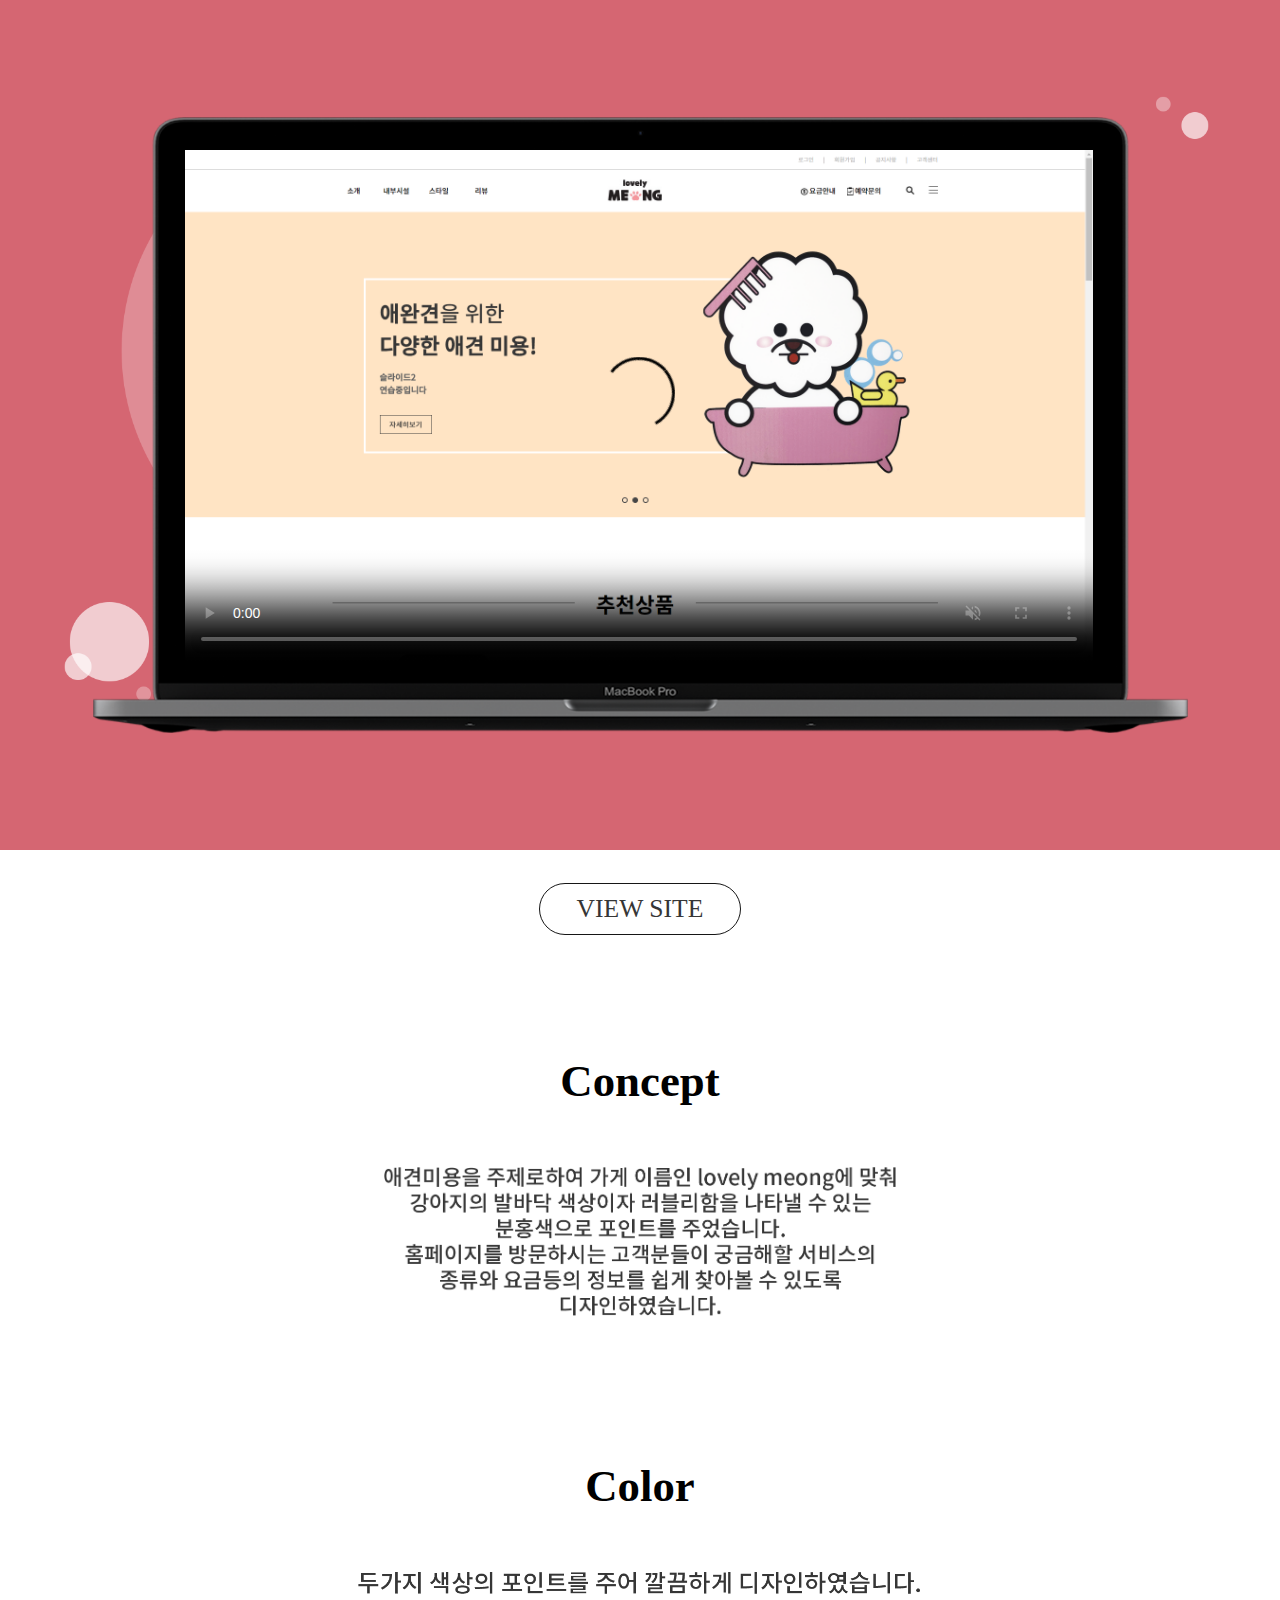
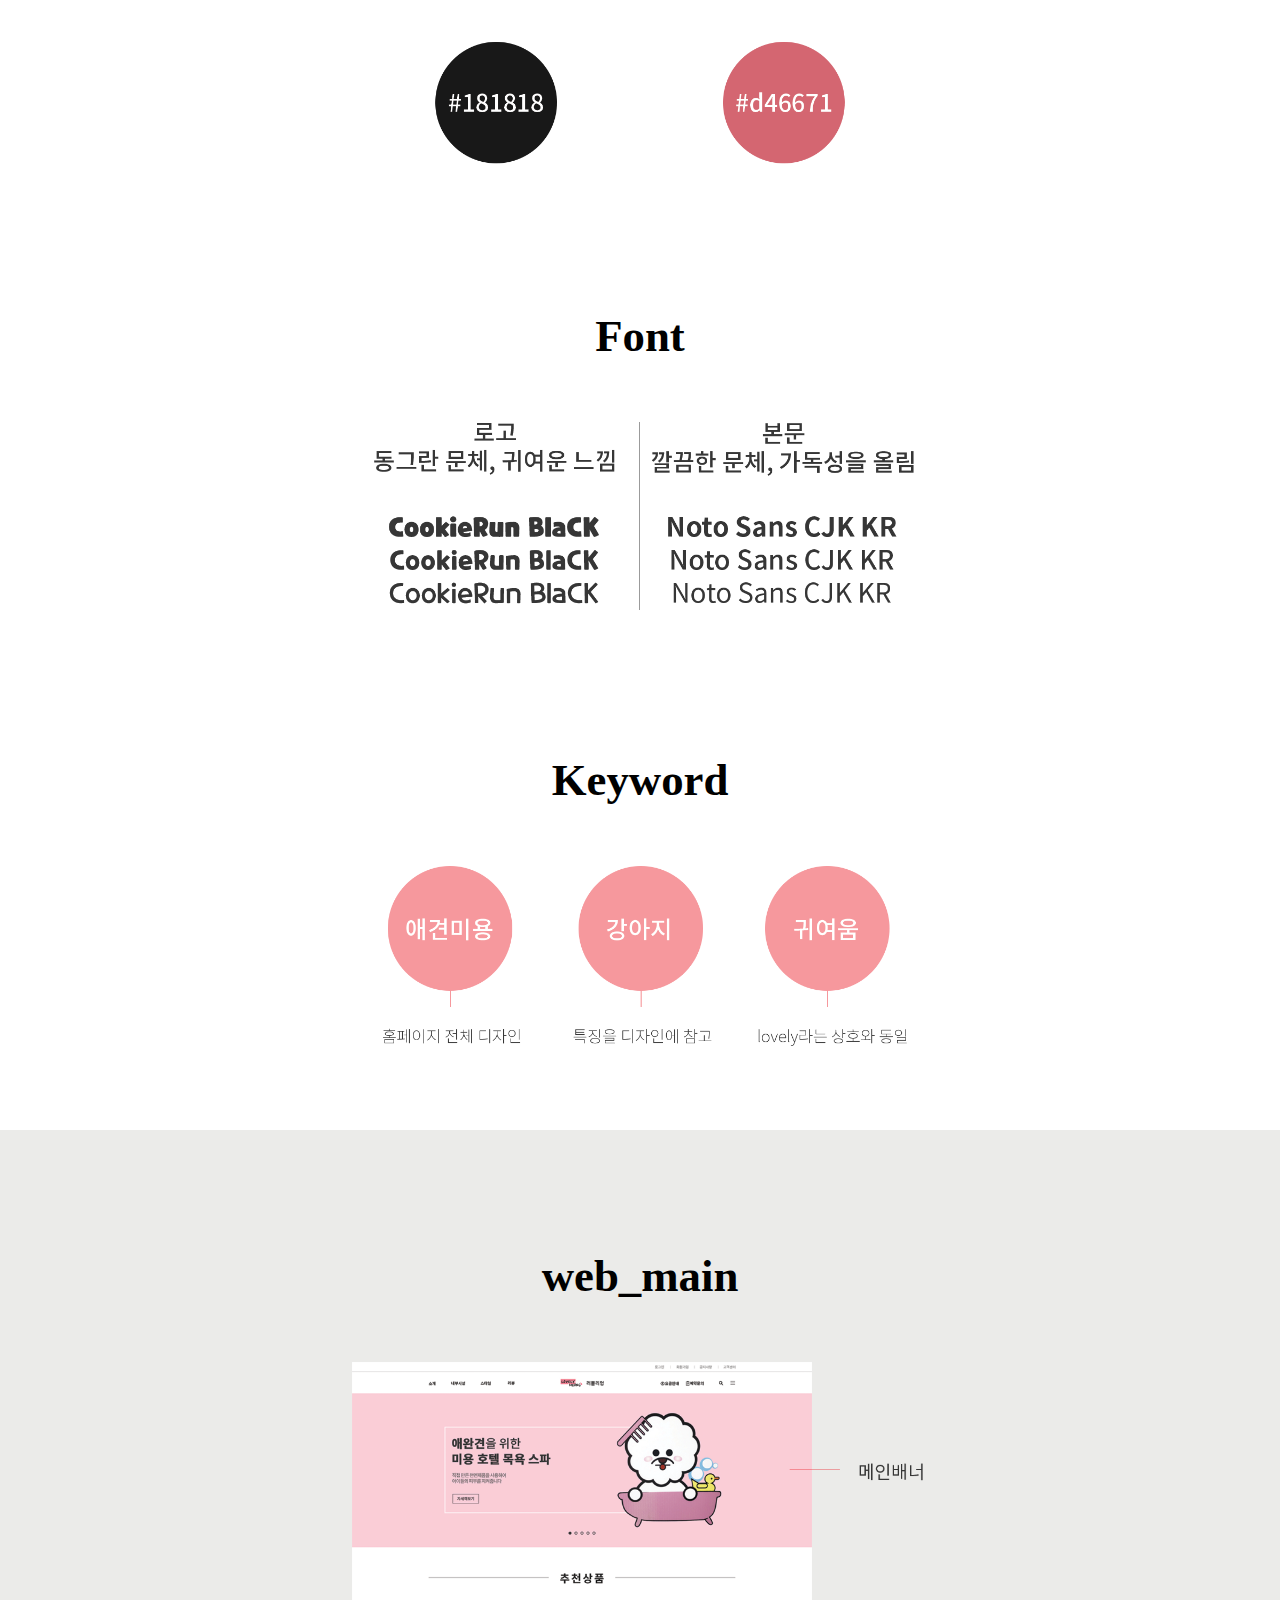
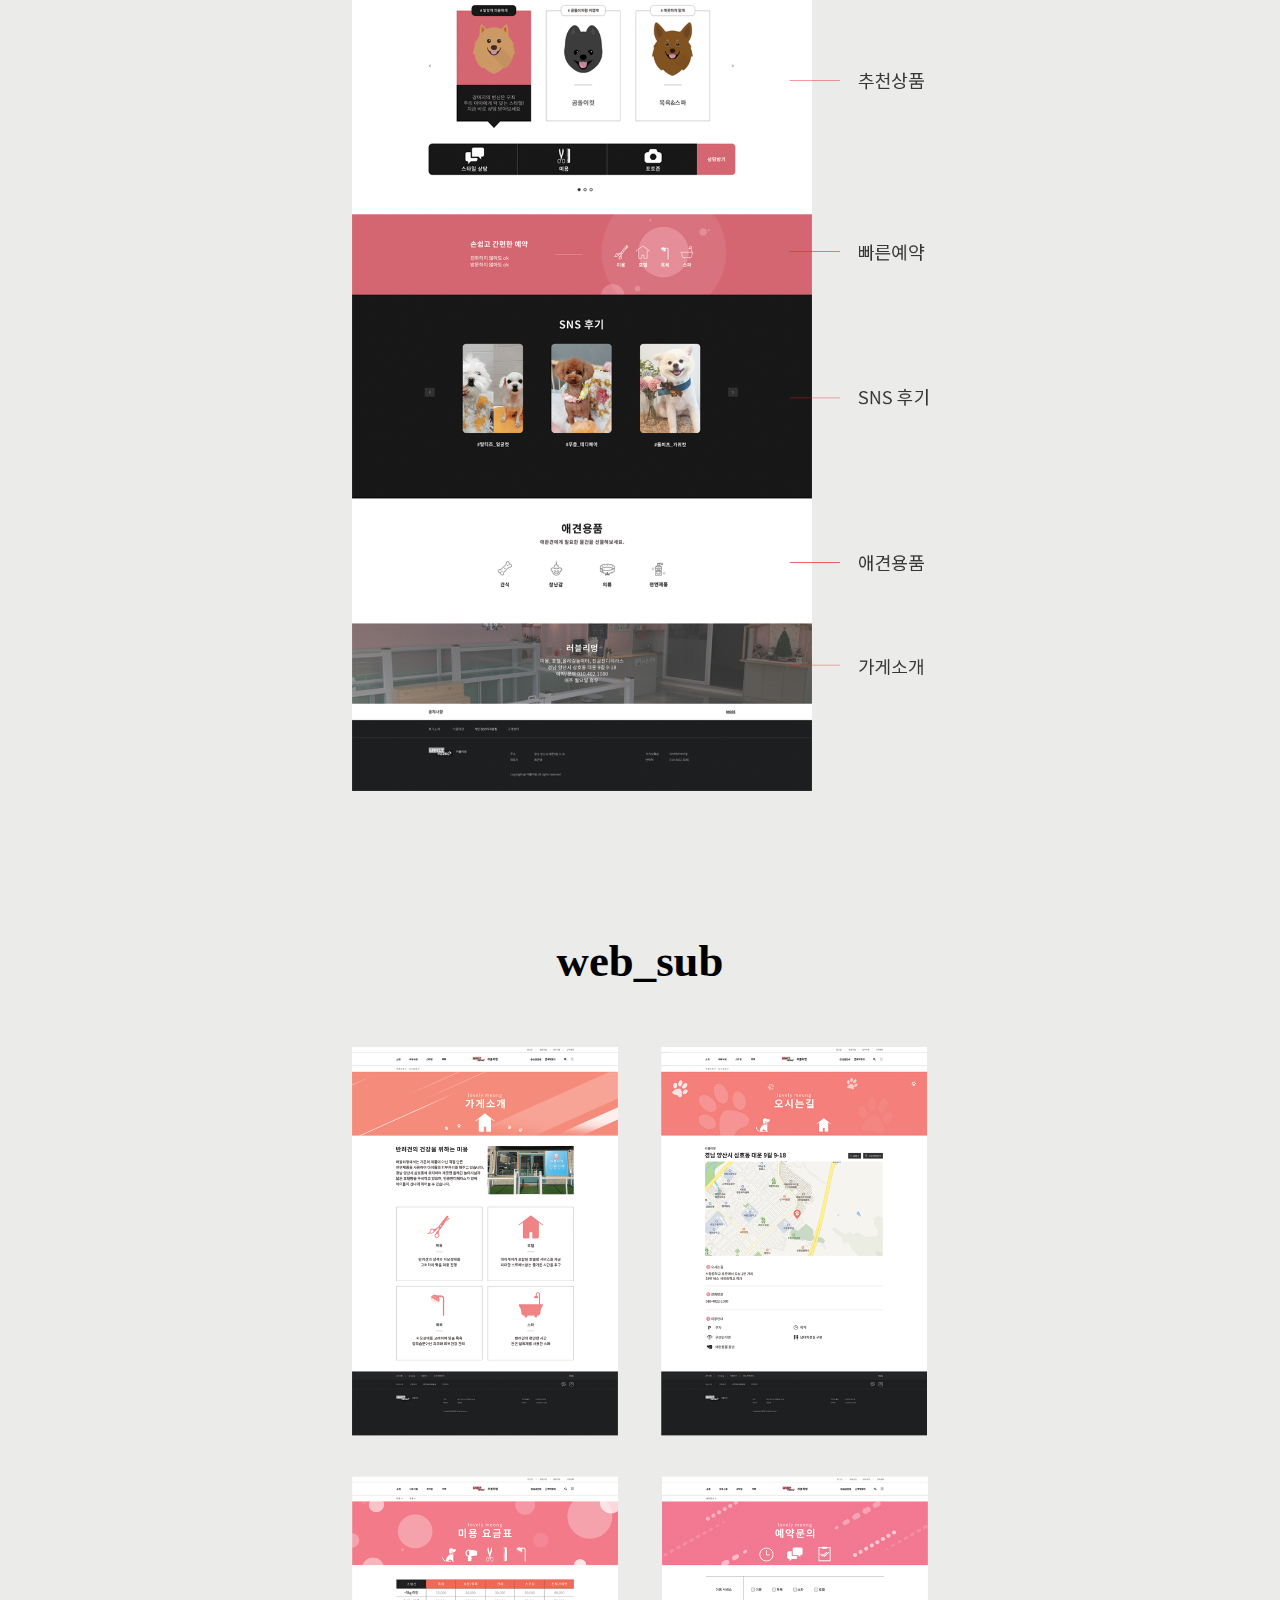
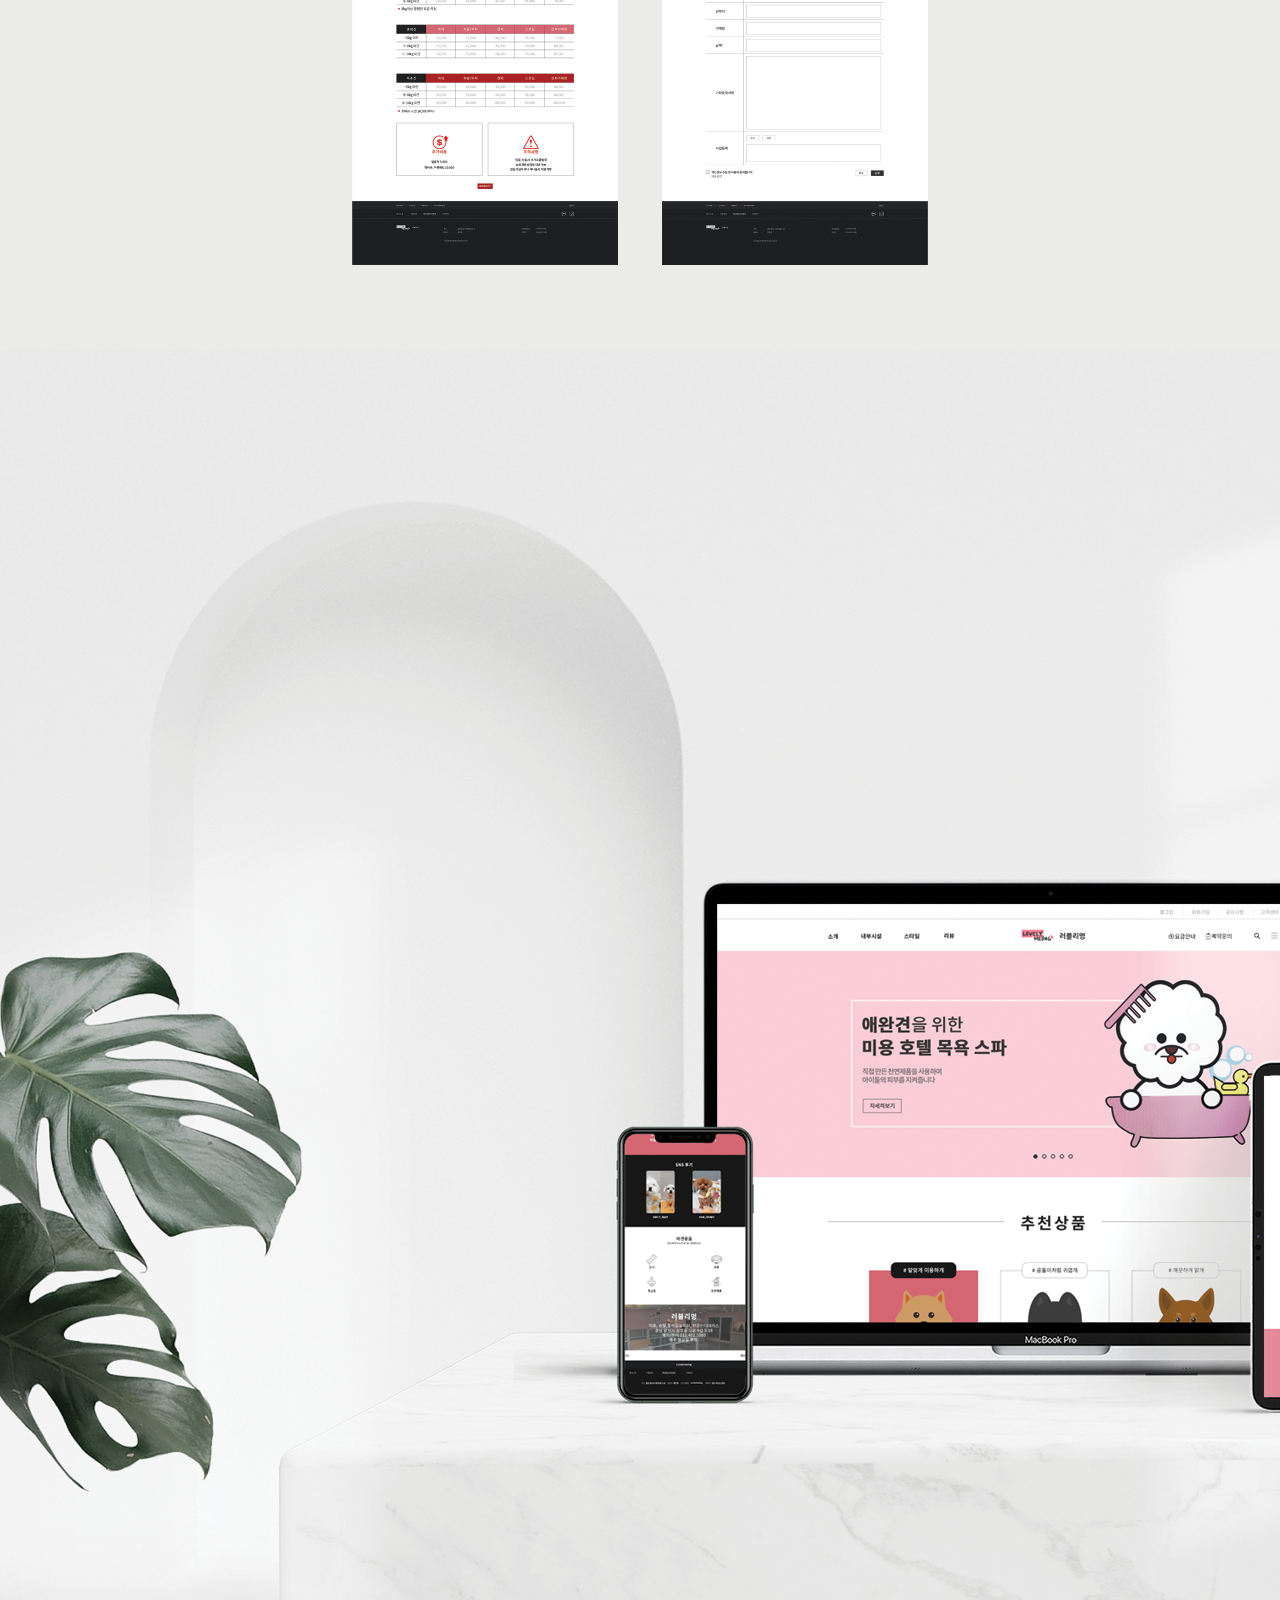
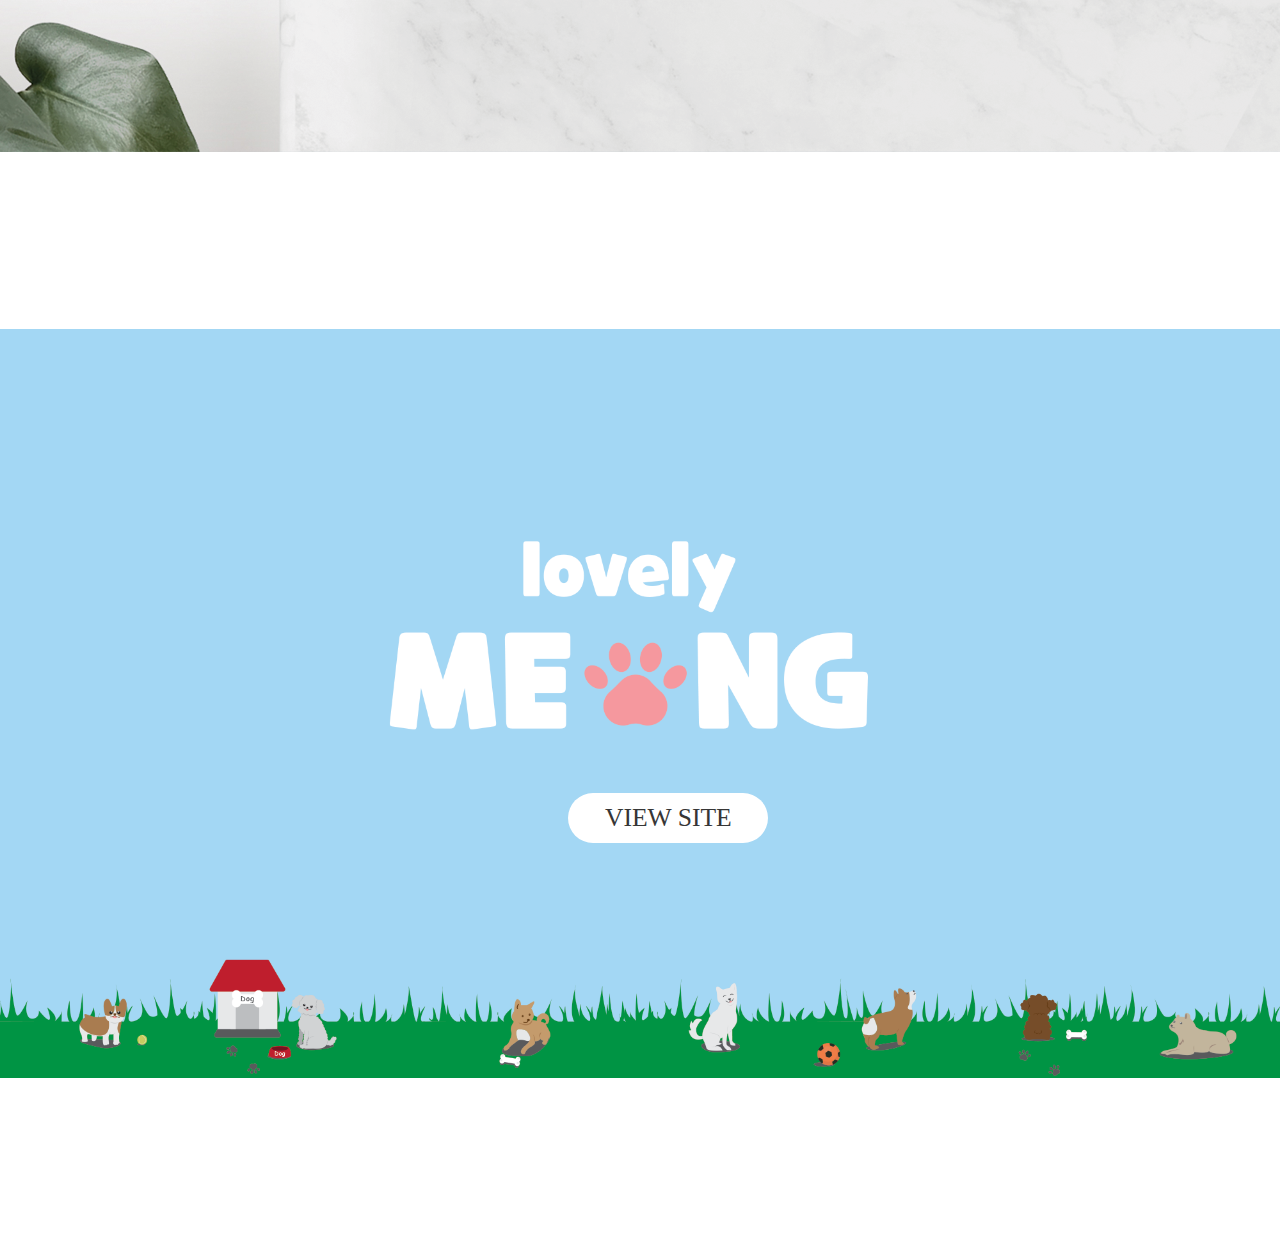
==== sub1.html @ d94467ea "up" ====
<!DOCTYPE html>
<html lang="en">
<head>
    <meta charset="UTF-8">
    <title>JeongRim_project1</title>
    <link href="css/sub_style.css" rel="stylesheet" type="text/css">
</head>
<body>
    <header>
        <div class="sub_pc inner">
            <video src="images/subimg/lovely_meong.mp4" controls loop muted autoplay poster="images/subimg/sub_headimg.png">이 브라우저는 재생할 수 없습니다.</video>
        </div>
    </header>
    <section class="inner">
        <p><a href="#">VIEW SITE</a></p>
        <!--
        <h3>Concept</h3>
        <p>애견미용을 주제로 하여 가게 이름인 lovely meong에 맞춰<br>강아지의 발바닥 색상이자 러블리함을 나타낼 수 있는<br>분홍색으로 포인트를 주었습니다.<br>홈페이지를 방문하시는 고객분들이 궁금해할 서비스의<br>종류와 요금 등의 정보를 쉽게 찾아볼 수 있도록<br>디자인하였습니다.</p>
        
        <h3>Color</h3>
        <p>두 가지 색상의 포인트를 주어 깔끔하게 디자인하였습니다.</p>
        <div class="sub_color">
            <p>#181818</p>
            <p>#d46671</p>
        </div>
        
        <h3>Font</h3>
        <div class="sub_font">
            <div class="sub_font_left">
                <p>로고<br>동그란 문체, 귀여운 느낌</p>
                <img src="images/subimg/sub_en.png" alt="로고글자설명">
            </div>
            <div class="sub_font_right">
                <p>본문<br>깔끔한 문체, 가독성을 올림</p>
                <img src="images/subimg/sub_en2.png" alt="본문글자설명">
            </div>
        </div>
        
        <h3>Keyworde</h3>
        <div class="sub_key">
            <p>
                <img src="images/subimg/sub_key1.png" alt="키워드1">
                <br>홈페이지 전체 디자인
            </p>
            <p>
                <img src="images/subimg/sub_key2.png" alt="키워드2">
                <br>특징을 디자인에 참고
            </p>
            <p>
                <img src="images/subimg/sub_key3.png" alt="키워드3">
                <br>lovely라는 상호와 동일
            </p>
        </div>-->
    </section>
    
    <section id="sec1" class="sec">
    <h2>Concept</h2>
    <img src="images/subimg/x_sub_1.png" alt="1">
    </section>
    <section id="sec2" class="sec">
    <h2>Color</h2>
    <img src="images/subimg/x_sub_2.png" alt="2">
    </section>
    <section id="sec3" class="sec">
    <h2>Font</h2>
    <img src="images/subimg/x_sub_3.png" alt="3">
    </section>
    <section id="sec4" class="sec">
    <h2>Keyword</h2>
    <img src="images/subimg/x_sub_4.png" alt="4">
    </section>
    <section id="sec5" class="sec">
    <h2>web_main</h2>
    <img src="images/subimg/x_sub_5.png" alt="5">
    </section>
    <section id="sec6" class="sec">
    <h2>web_sub</h2>
    <img src="images/subimg/x_sub_6.png" alt="6">
    </section>   
    
    <section id="sec7">
       <!--<div class="inner">
        <h3>web_main</h3>
        <img src="images/subimg/sub_mainpage.png" alt="메인설명">
        
        <h3>web_sub</h3>
        <div class="sub_sub1">
            <img src="images/subimg/sub_subpage1.jpg" alt="서브페이지">
            <img src="images/subimg/sub_subpage2.jpg" alt="서브페이지">
        </div>
        <div class="sub_sub2">
            <img src="images/subimg/sub_subpage3.jpg" alt="서브페이지">
            <img src="images/subimg/sub_subpage4.jpg" alt="서브페이지">
        </div>
       </div>-->
       <img src="images/subimg/sub_img.png" alt="이미지">
    </section>
    <footer>
        <p class="f_view"><a href="#" >VIEW SITE</a></p>
    </footer>
</body>
</html>
---- css/sub_style.css ----
@font-face {font-family: 'NotoSansCJKkr-Bold';
src: url("font/NotoSansCJKkr-Bold.otf") format('opentype');}
@font-face {font-family: 'NotoSansCJKkr-Medium';
src: url("font/NotoSansCJKkr-Medium.otf") format('opentype');}
@font-face {font-family: 'NotoSansCJKkr-Regular';
src: url("font/NotoSansCJKkr-Regular.otf") format("opentype");}
@font-face {font-family: 'NotoSansCJKkr-Thin';
src: url("font/NotoSansCJKkr-Thin.otf") format("opentype");}

*{padding: 0; margin: 0}
body{overflow-x: hidden; font-family: 'NotoSansCJKkr-Medium'; width: 100%; text-align: center}
ul{list-style: none}
.inner{width: 1280px; margin: 0 auto}



header{background-image: url(../images/subimg/sub_head.png); background-repeat: no-repeat; background-size: contain; background-color: #d56672; height: 850px; background-position: center; margin-bottom: 33px}
.sub_pc{background-image:url(../images/subimg/sub_headpc2.png);background-repeat: no-repeat; height: 850px; background-position: center; position: relative; background-size: contain; width: 1095px }
.sub_pc>video{position: absolute; top: 150px; left: 92px; width: 908px}

p{border: 1px solid #161616; border-radius: 50px;  font-size: 1.6rem; background: #fff; width: 200px; margin: 0 auto}
p:hover{background-color: #d46671; border: 1px solid #d46671}
p:hover a{color: #fff}

a{display: block; text-decoration: none; color: #363636; padding: 10px 35px;}

h2{font-size: 2.8rem; padding: 60px}

footer{background-image: url(../images/subimg/sub_footer.png); background-repeat: no-repeat; background-size: 100%; background-position: center; height: 1110px; position: relative}
p.f_view{border:none; margin: 0px; position: absolute; top: 58%; left: 44.4%}
.sec img{width: 45%; height: 100%; margin-bottom: 80px}
#sec1 h2, #sec5 h2{padding-top: 120px}
#sec1 img{width: 40%}
#sec5,#sec6{background-color: #ebebe9}
#sec7{height: 1400px}

footer#fotter_p2{background-image: url(../images/subimg/z_sub_8.png); background-repeat: no-repeat; background-size: 100%; background-position: center; height: 1110px; position: relative}
footer#fotter_p2>p.f_view{top: 55%}
p.p2:hover{background-color: #363493; border: 1px solid #363493}
body.p2 #sec3 img{width: 22%}
body.p2 header{background-image: url(../images/subimg/sub_head.png); background-repeat: no-repeat; background-size: contain; background-color: #86cef2; height: 850px; background-position: center; margin-bottom: 33px}
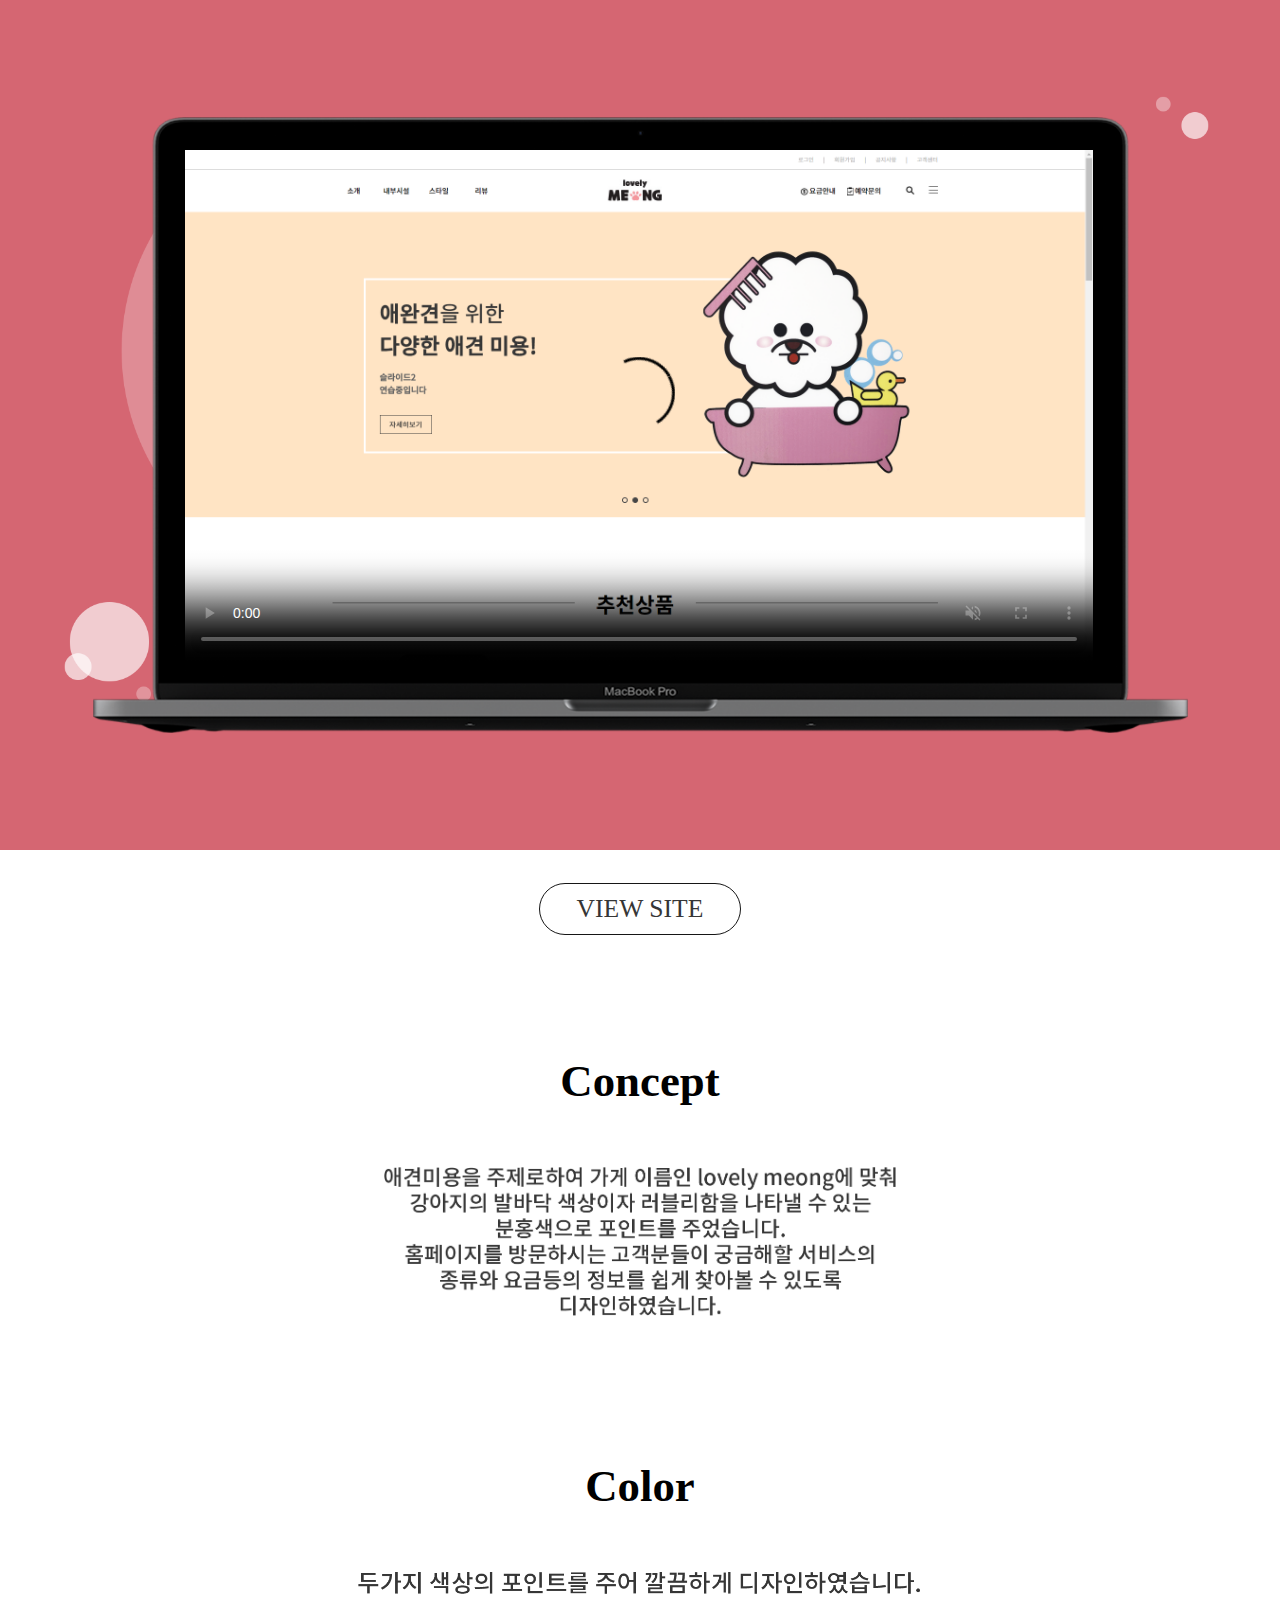
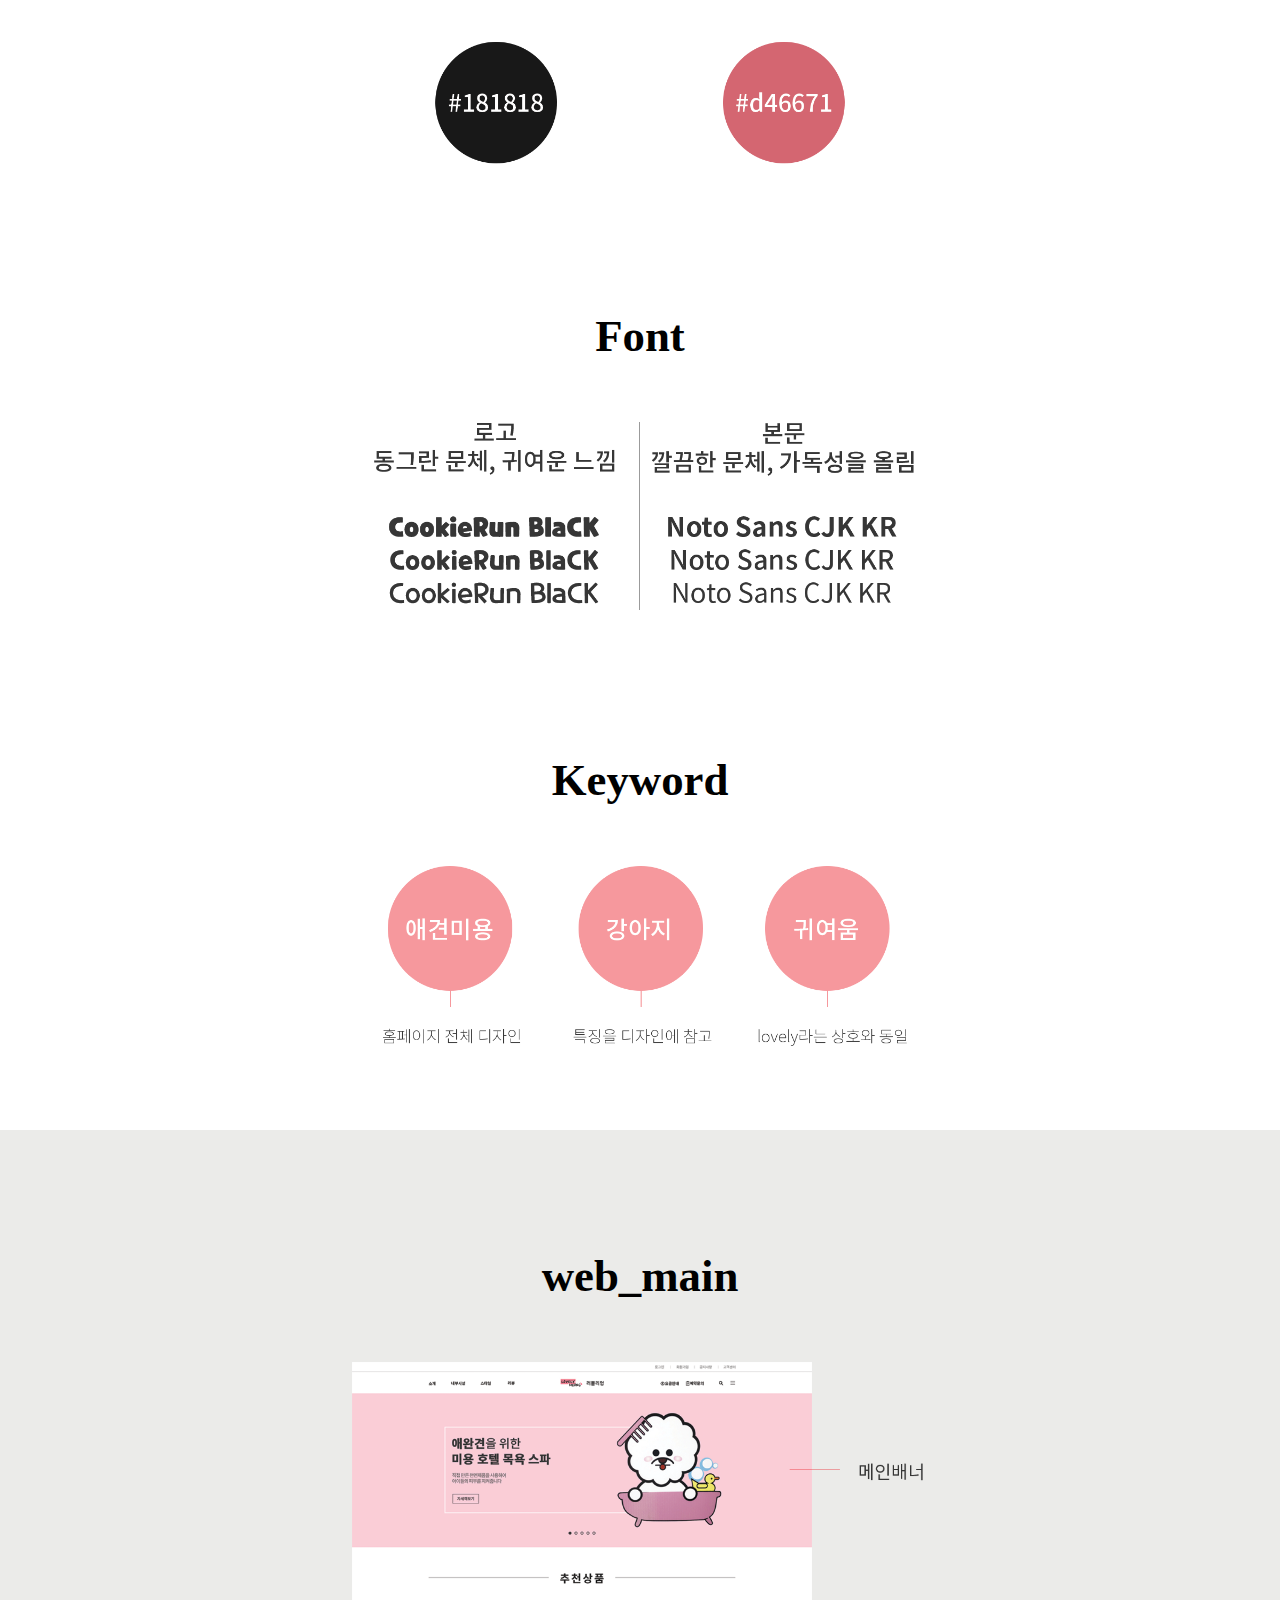
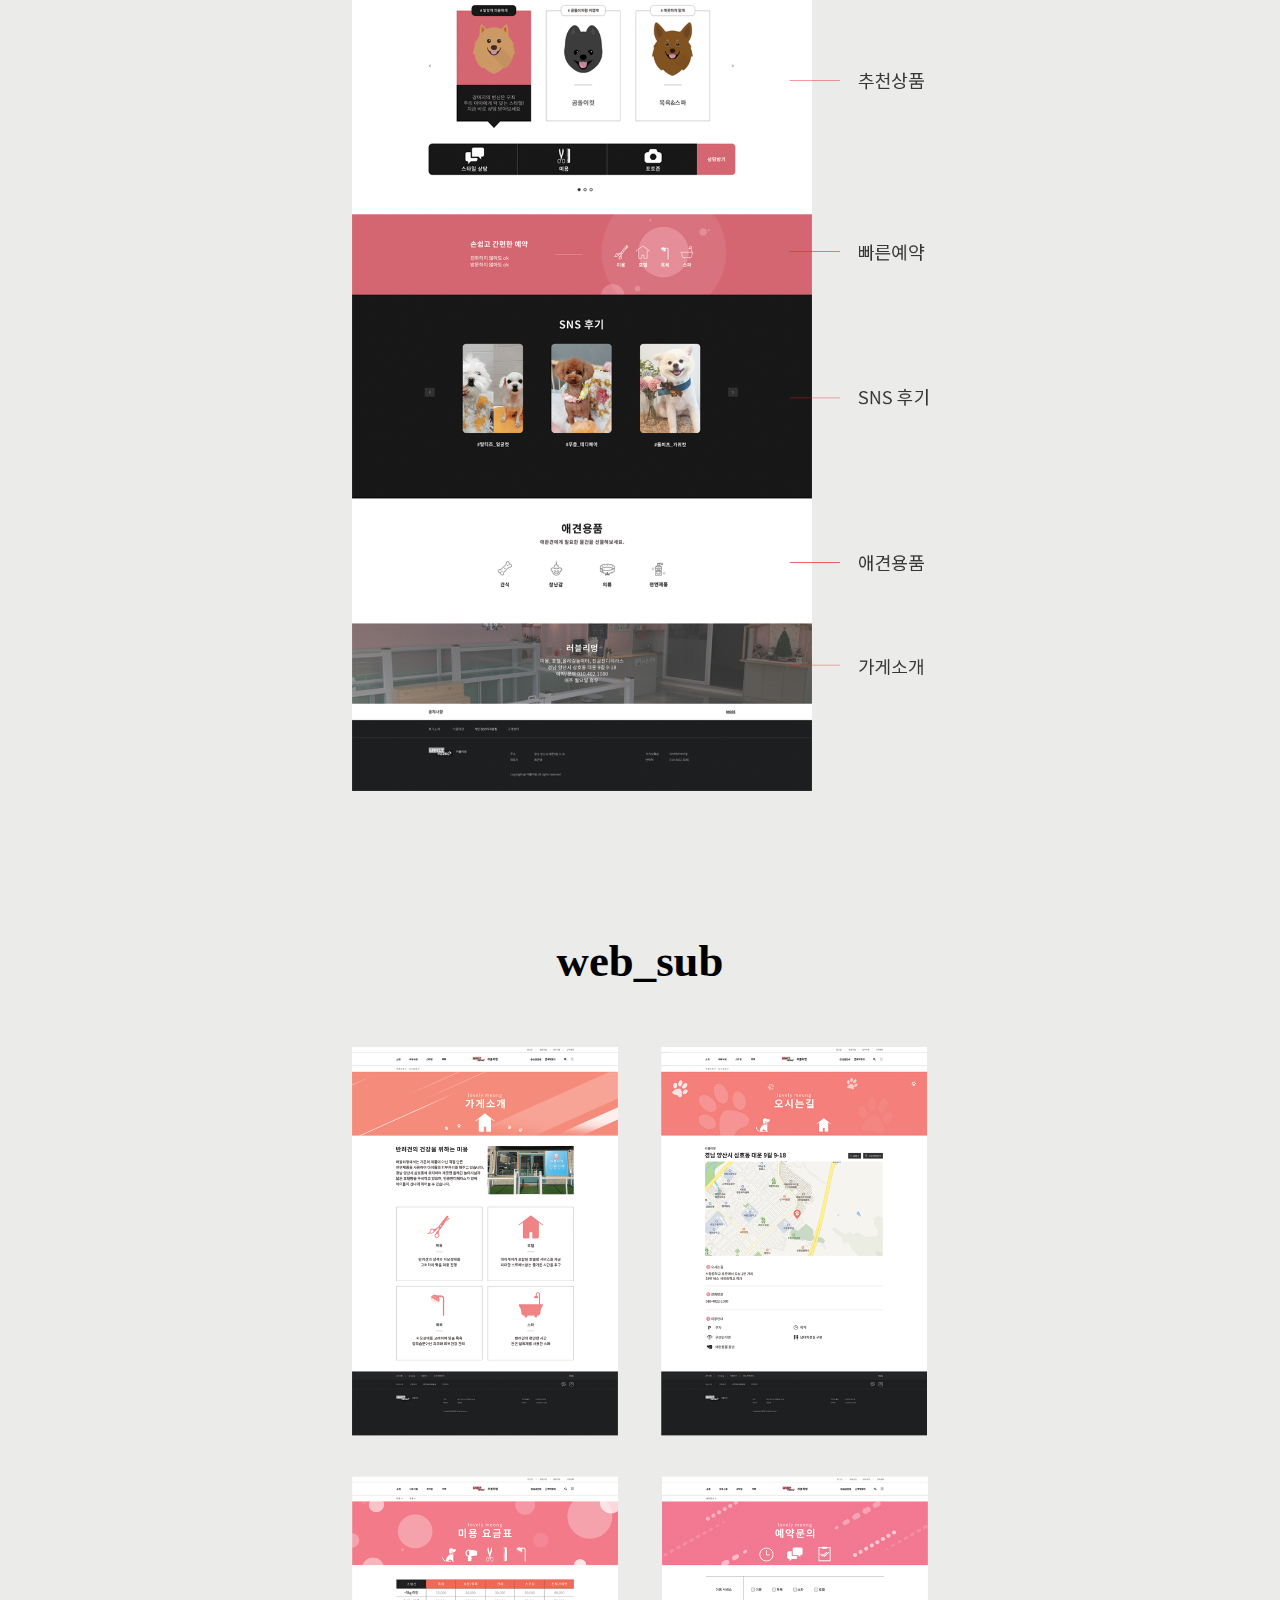
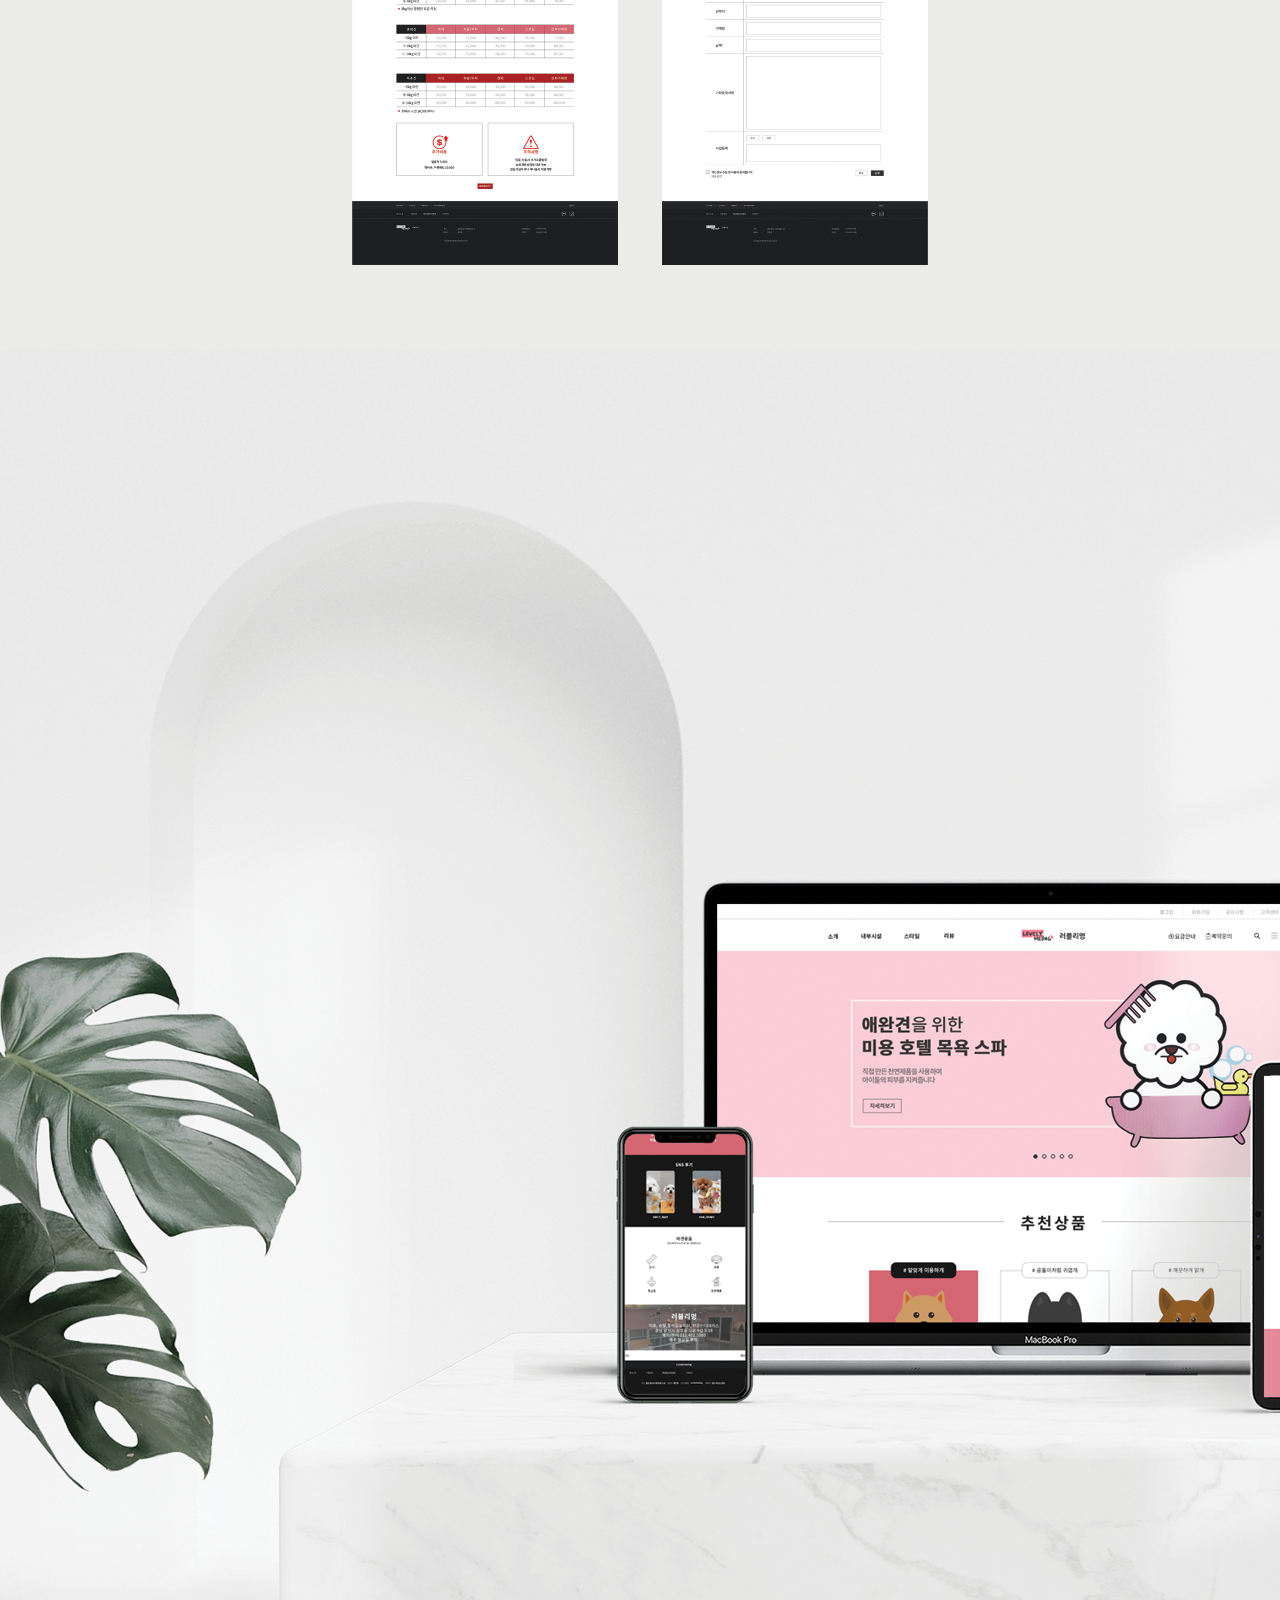
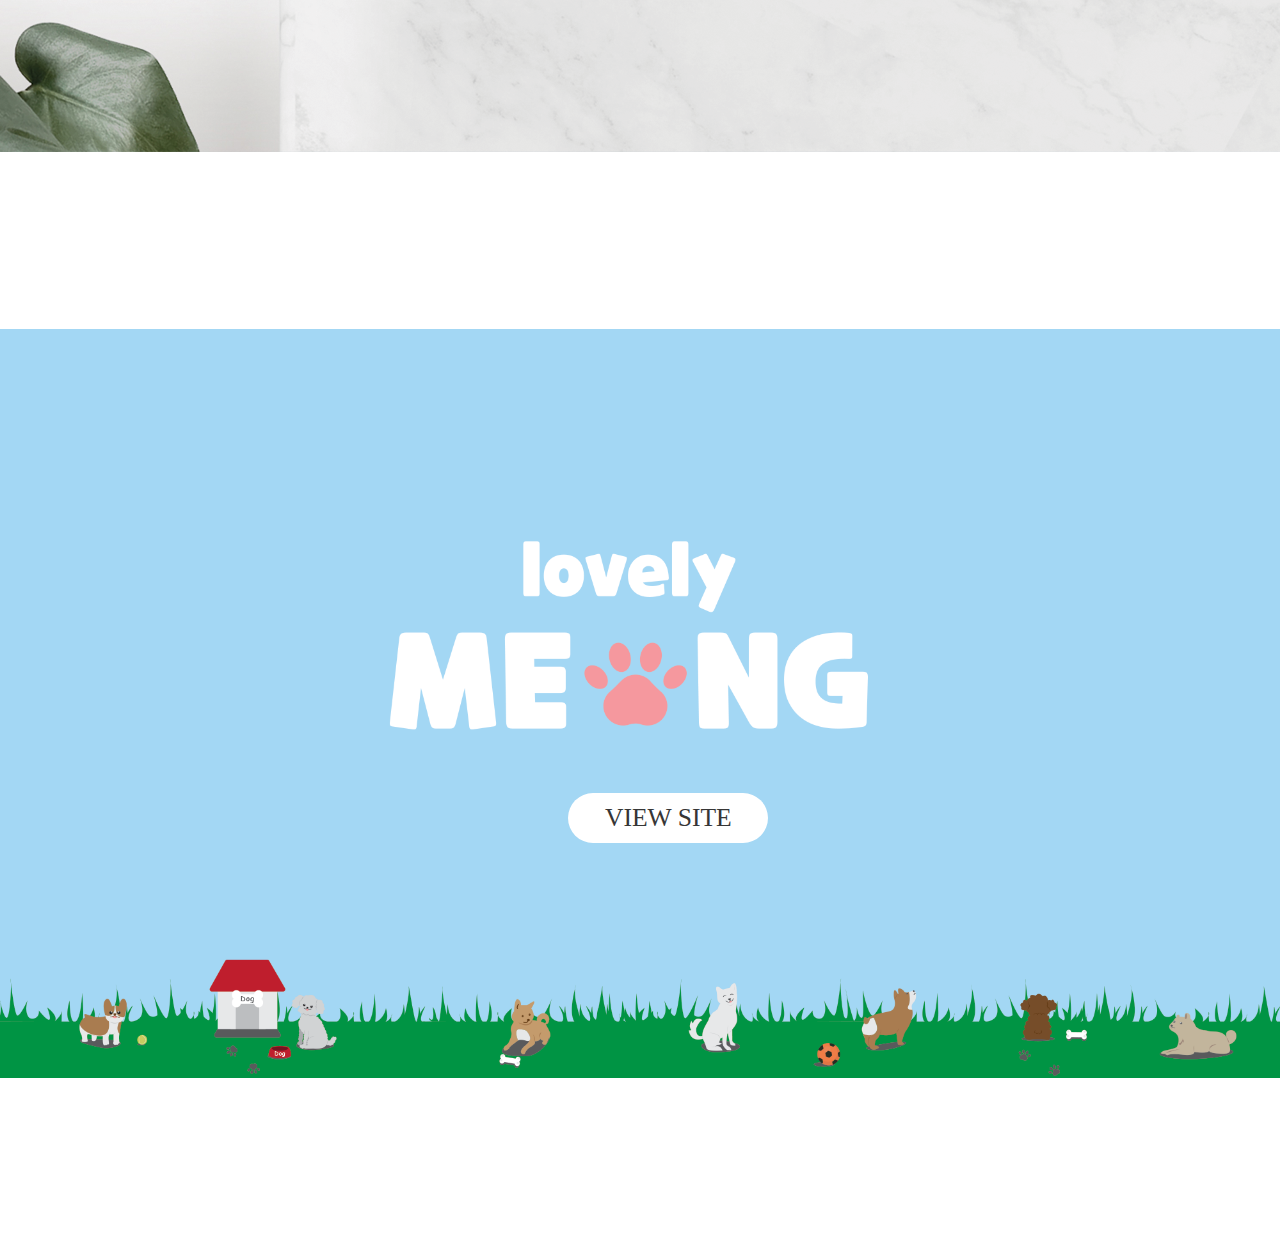
==== commit fbd1c116: "up" ====
--- a/sub1.html
+++ b/sub1.html
@@ -12,7 +12,7 @@
         </div>
     </header>
     <section class="inner">
-        <p><a href="#">VIEW SITE</a></p>
+        <p><a href="https://tkanfkeo7.github.io/project1/">VIEW SITE</a></p>
         <!--
         <h3>Concept</h3>
         <p>애견미용을 주제로 하여 가게 이름인 lovely meong에 맞춰<br>강아지의 발바닥 색상이자 러블리함을 나타낼 수 있는<br>분홍색으로 포인트를 주었습니다.<br>홈페이지를 방문하시는 고객분들이 궁금해할 서비스의<br>종류와 요금 등의 정보를 쉽게 찾아볼 수 있도록<br>디자인하였습니다.</p>
@@ -96,7 +96,7 @@
        <img src="images/subimg/sub_img.png" alt="이미지">
     </section>
     <footer>
-        <p class="f_view"><a href="#" >VIEW SITE</a></p>
+        <p class="f_view"><a href="https://tkanfkeo7.github.io/project1/" >VIEW SITE</a></p>
     </footer>
 </body>
 </html>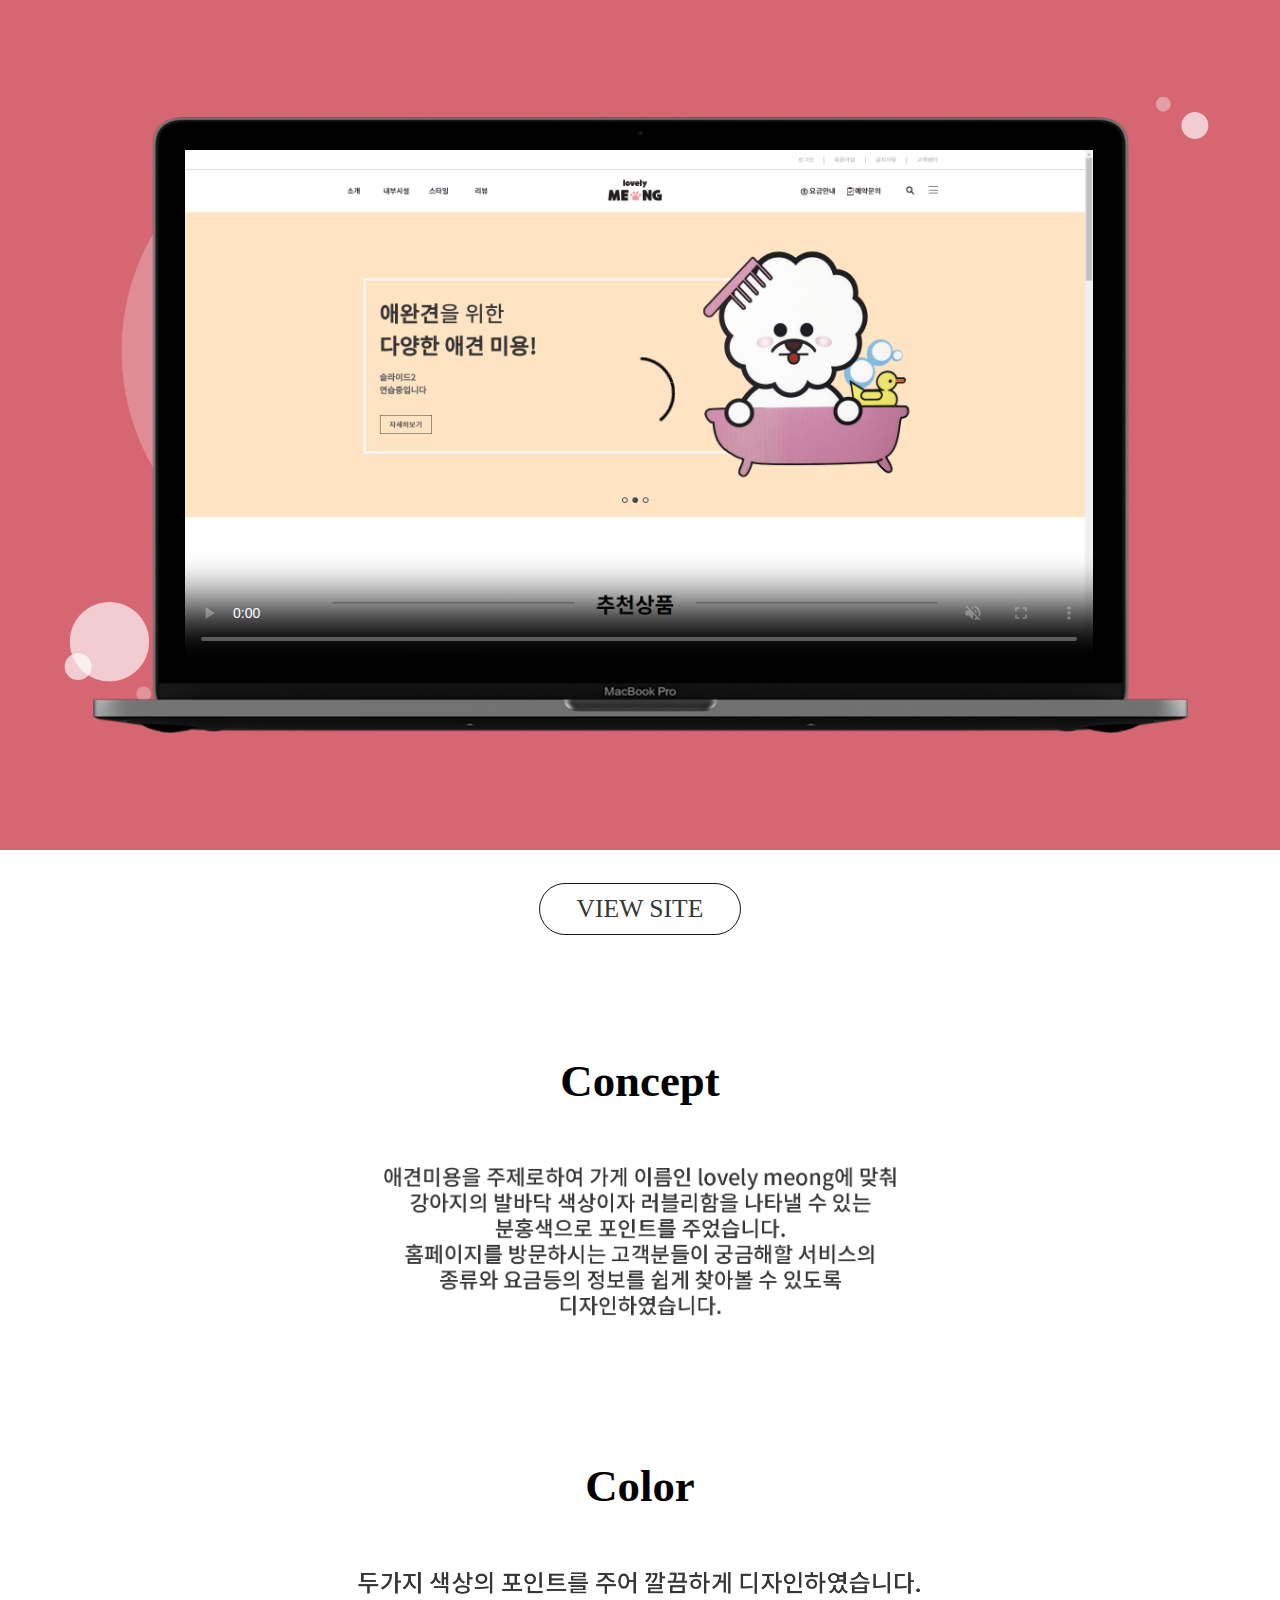
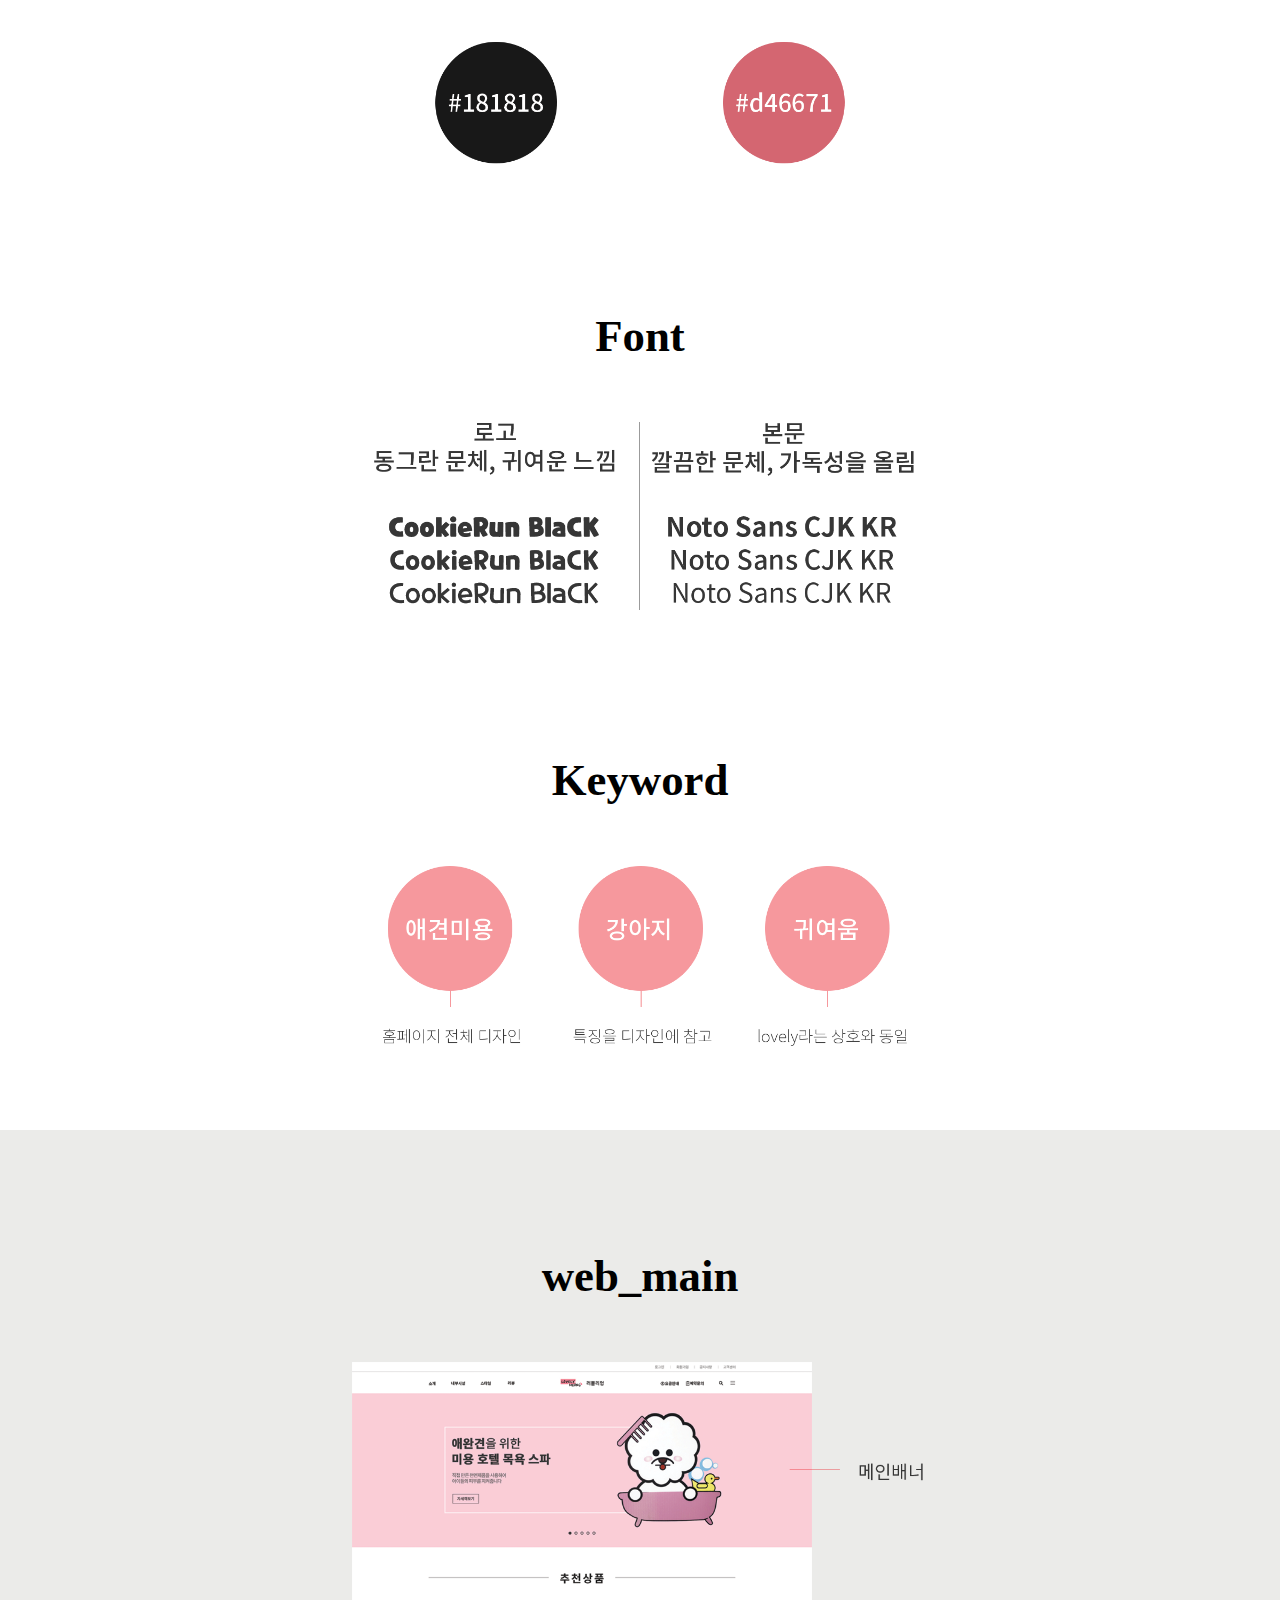
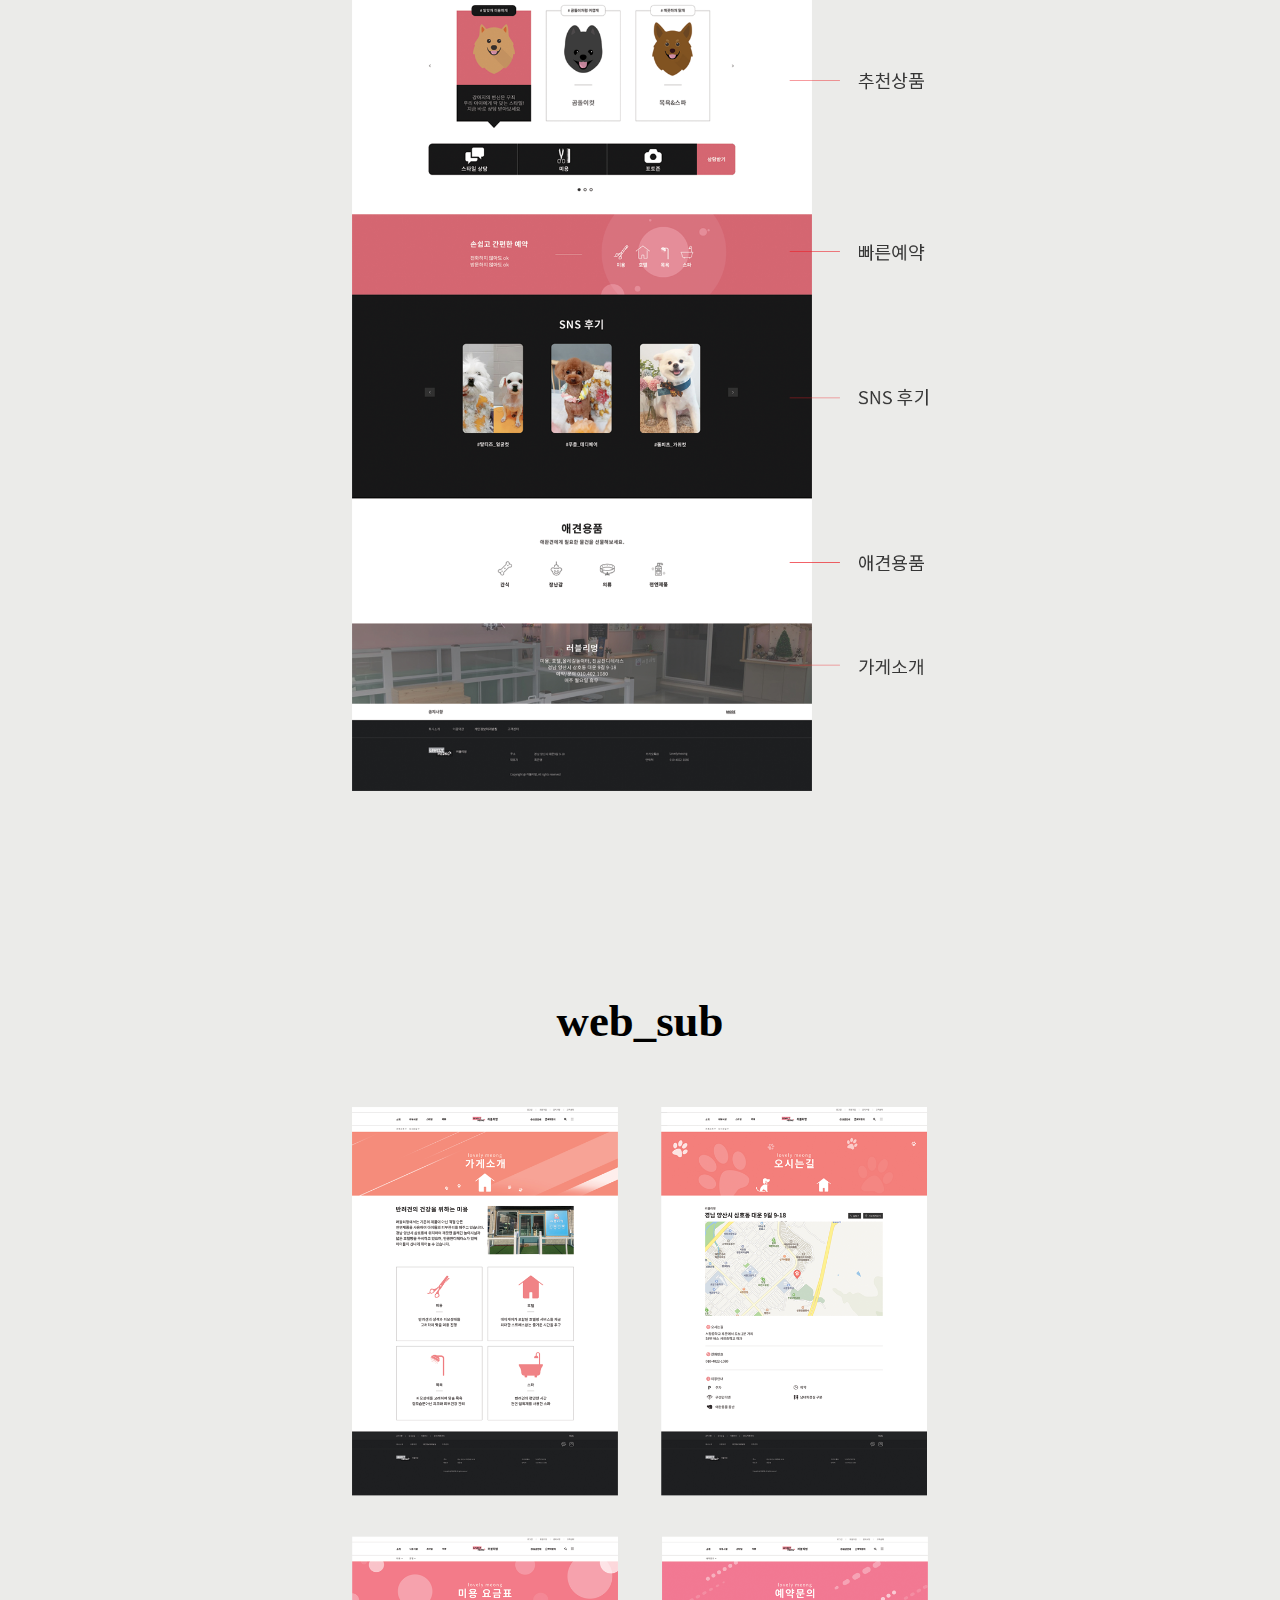
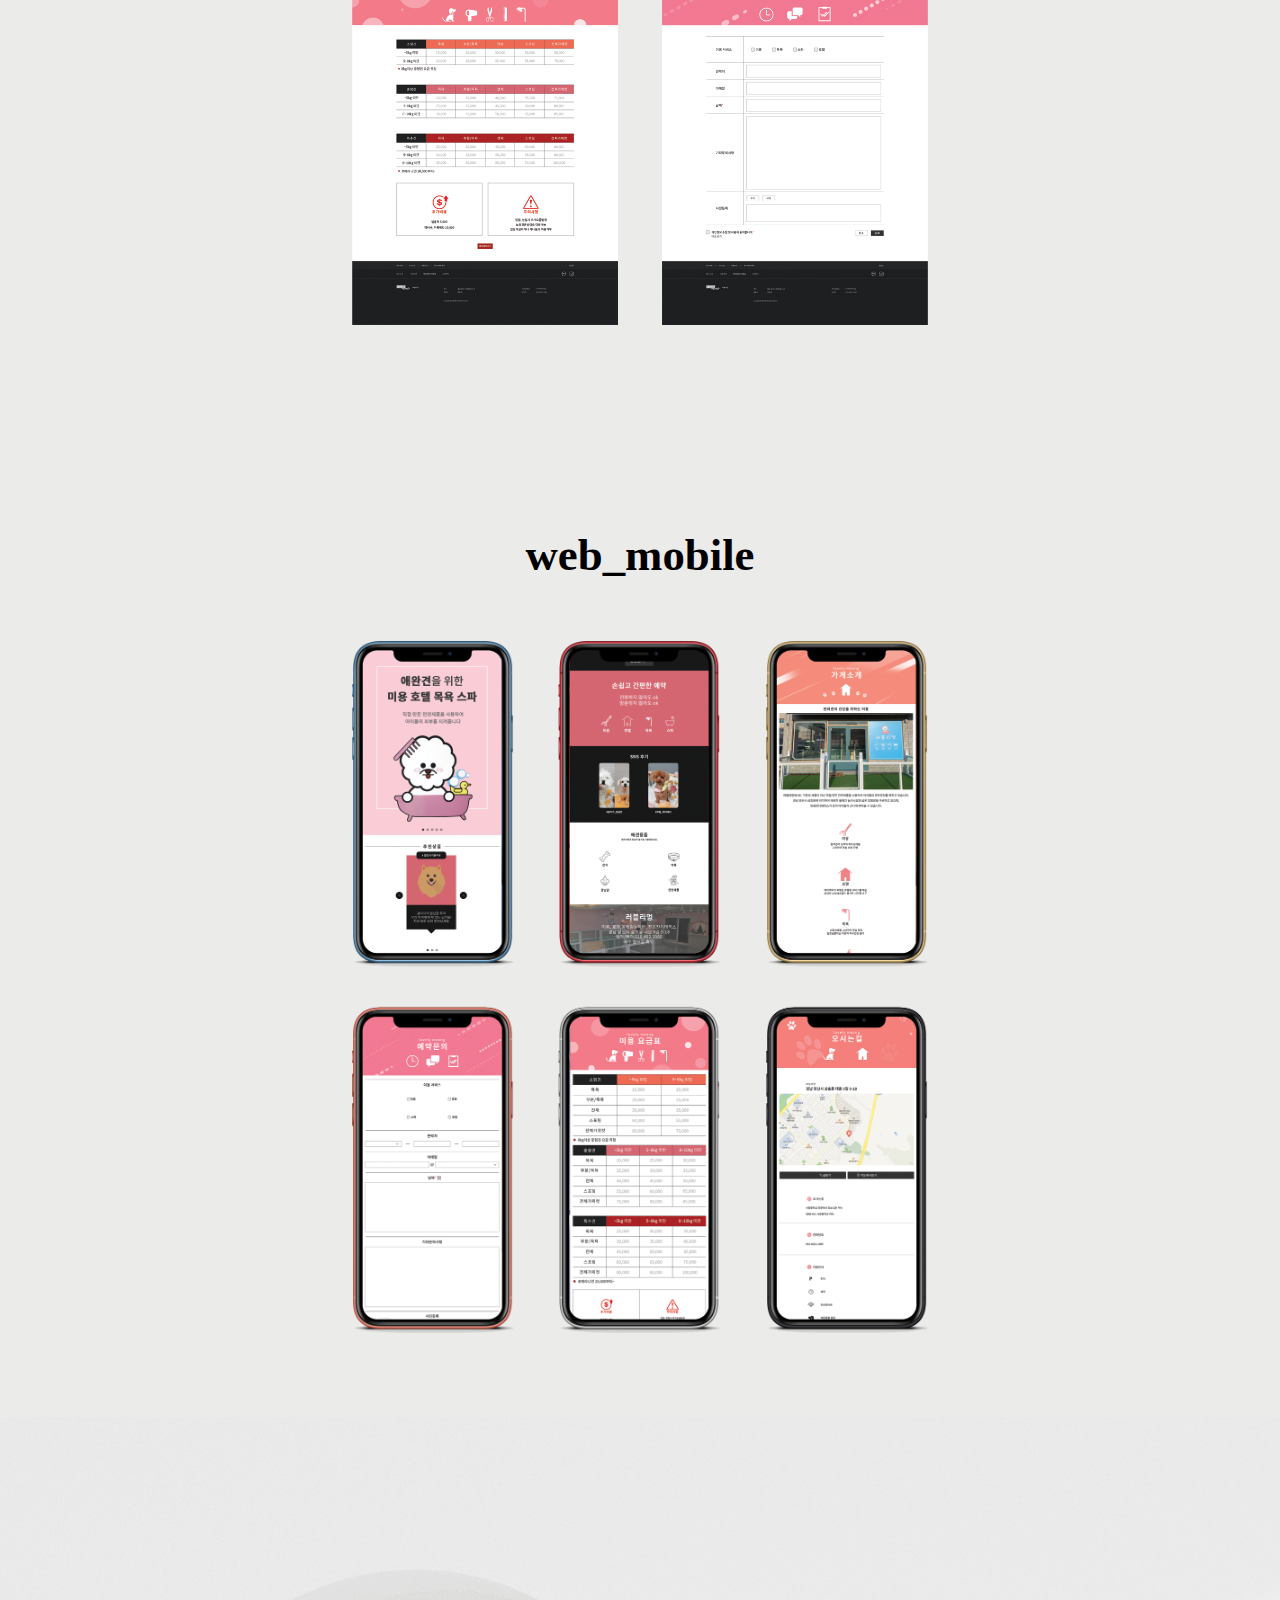
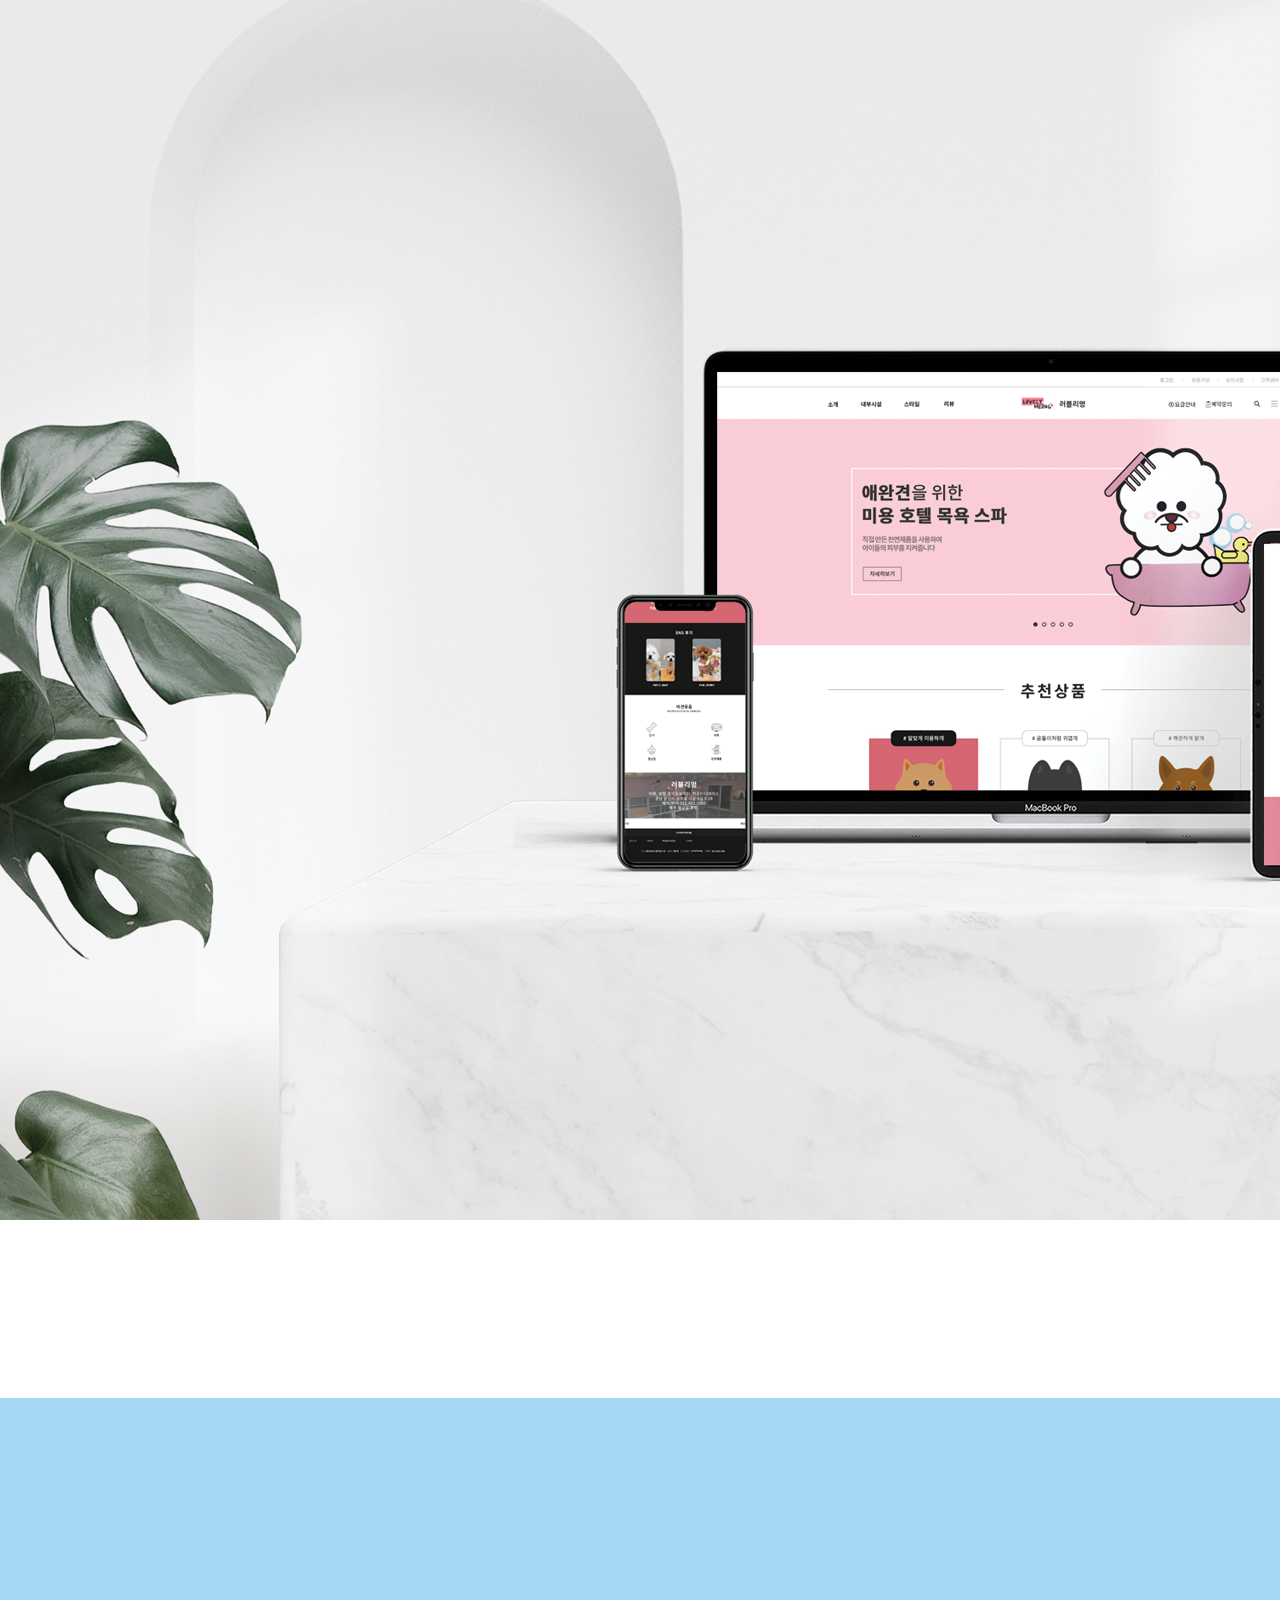
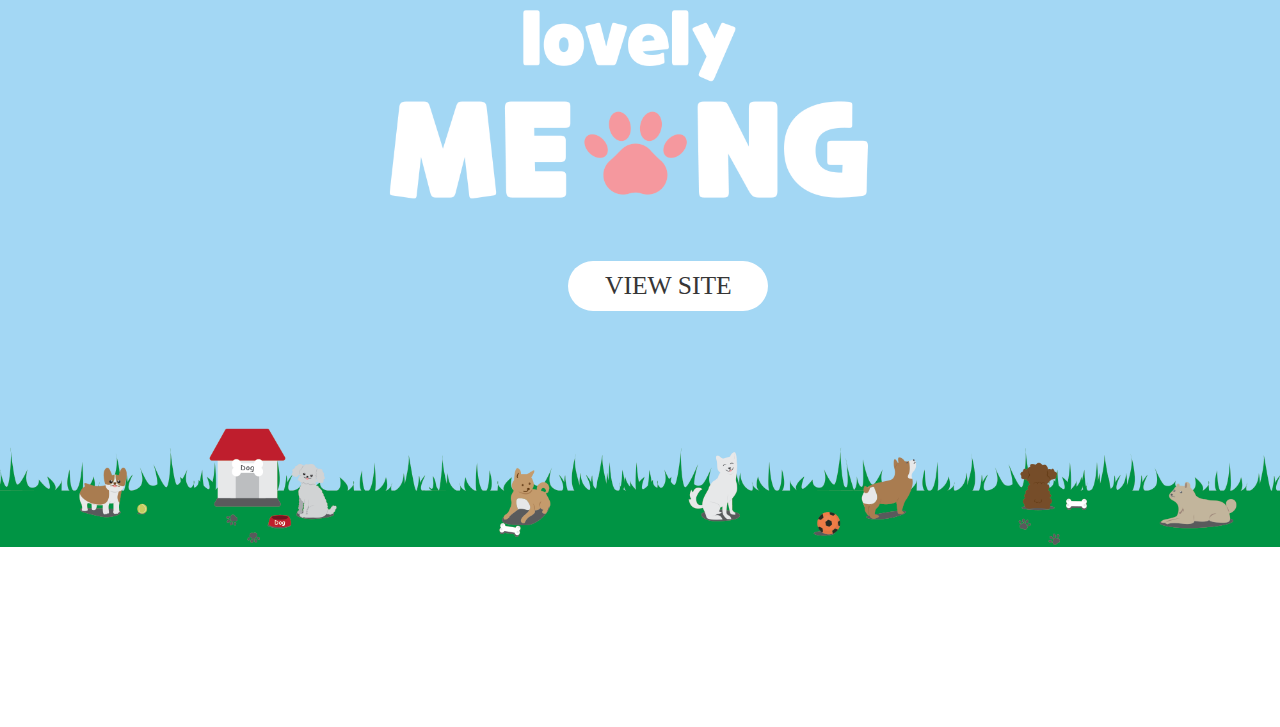
==== commit a9ecf1d3: "up" ====
--- a/sub1.html
+++ b/sub1.html
@@ -72,11 +72,11 @@
     <section id="sec5" class="sec">
     <h2>web_main</h2>
     <img src="images/subimg/x_sub_5.png" alt="5">
-    </section>
-    <section id="sec6" class="sec">
     <h2>web_sub</h2>
     <img src="images/subimg/x_sub_6.png" alt="6">
-    </section>   
+    <h2>web_mobile</h2>
+    <img src="images/subimg/x_sub_last.png" alt="last">
+    </section>
     
     <section id="sec7">
        <!--<div class="inner">
--- a/css/sub_style.css
+++ b/css/sub_style.css
@@ -31,7 +31,7 @@
 .sec img{width: 45%; height: 100%; margin-bottom: 80px}
 #sec1 h2, #sec5 h2{padding-top: 120px}
 #sec1 img{width: 40%}
-#sec5,#sec6{background-color: #ebebe9}
+#sec5{background-color: #ebebe9}
 #sec7{height: 1400px}
 
 footer#fotter_p2{background-image: url(../images/subimg/z_sub_8.png); background-repeat: no-repeat; background-size: 100%; background-position: center; height: 1110px; position: relative}
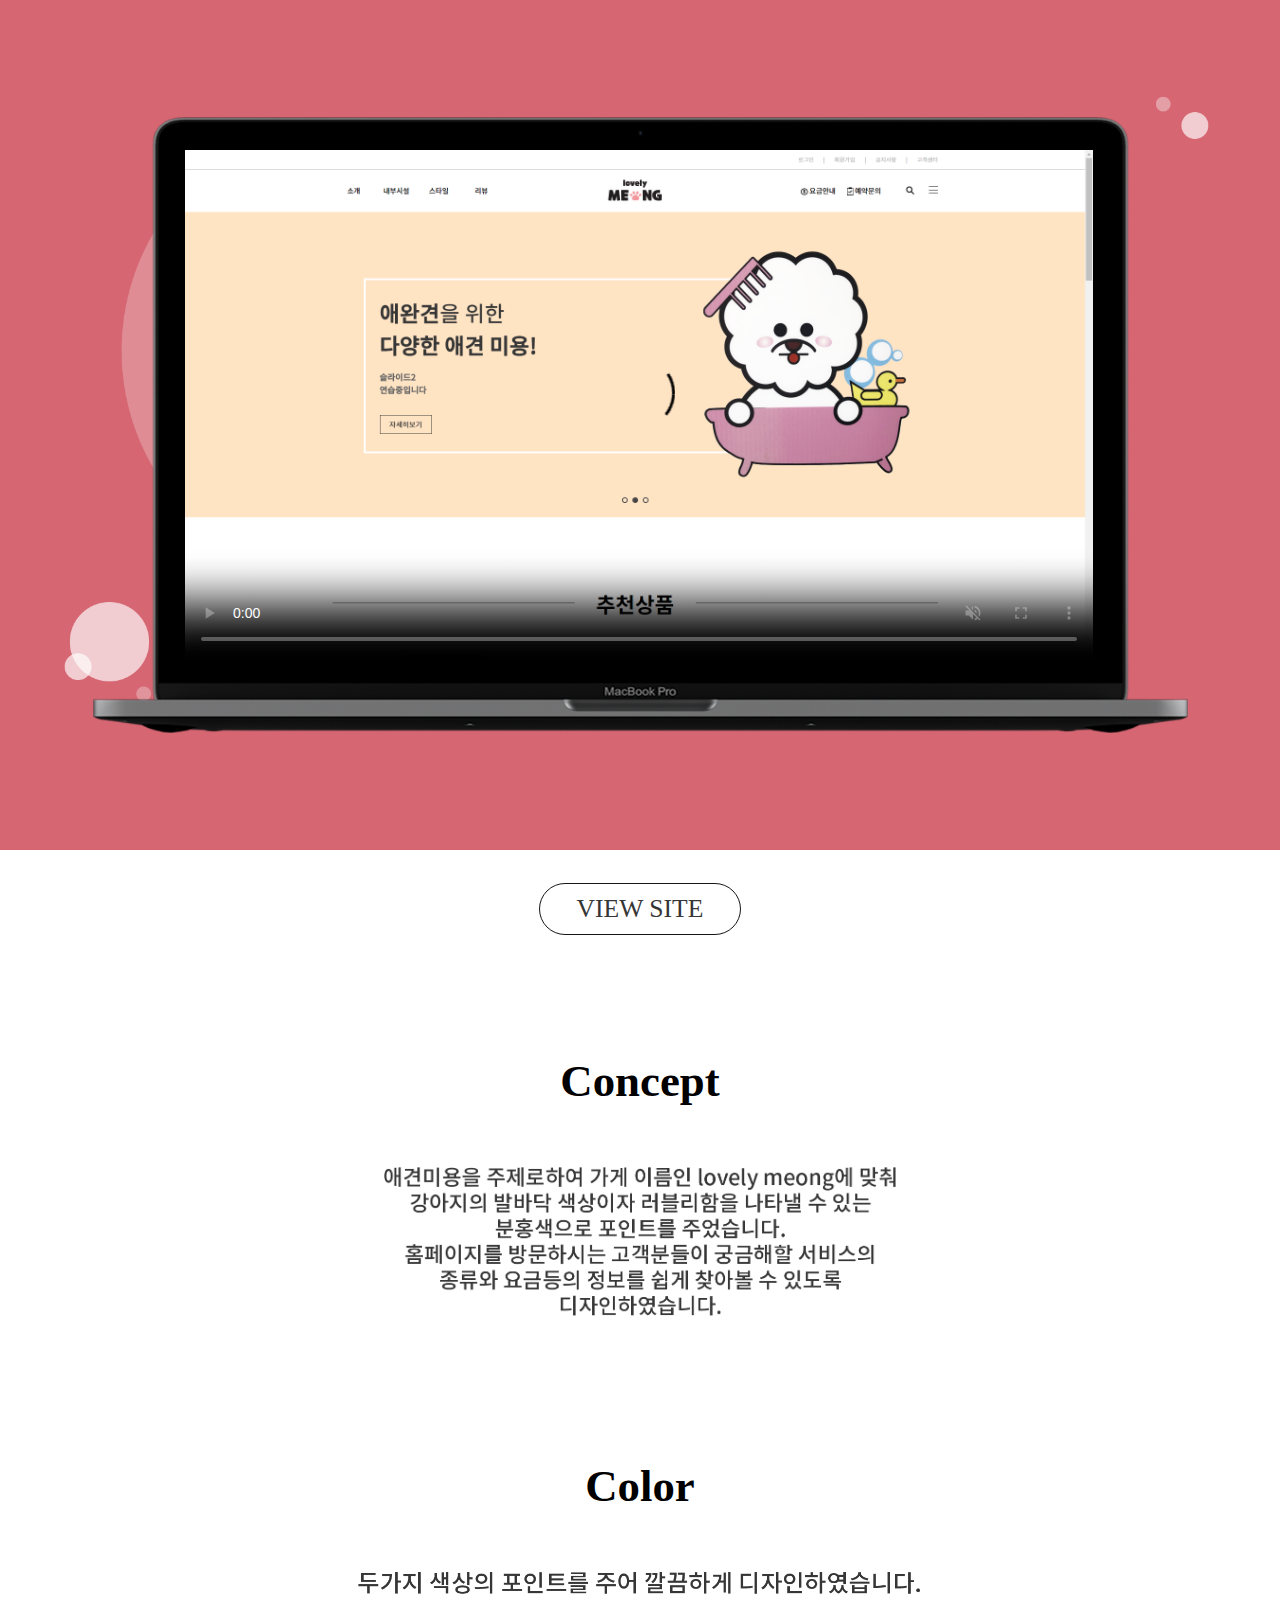
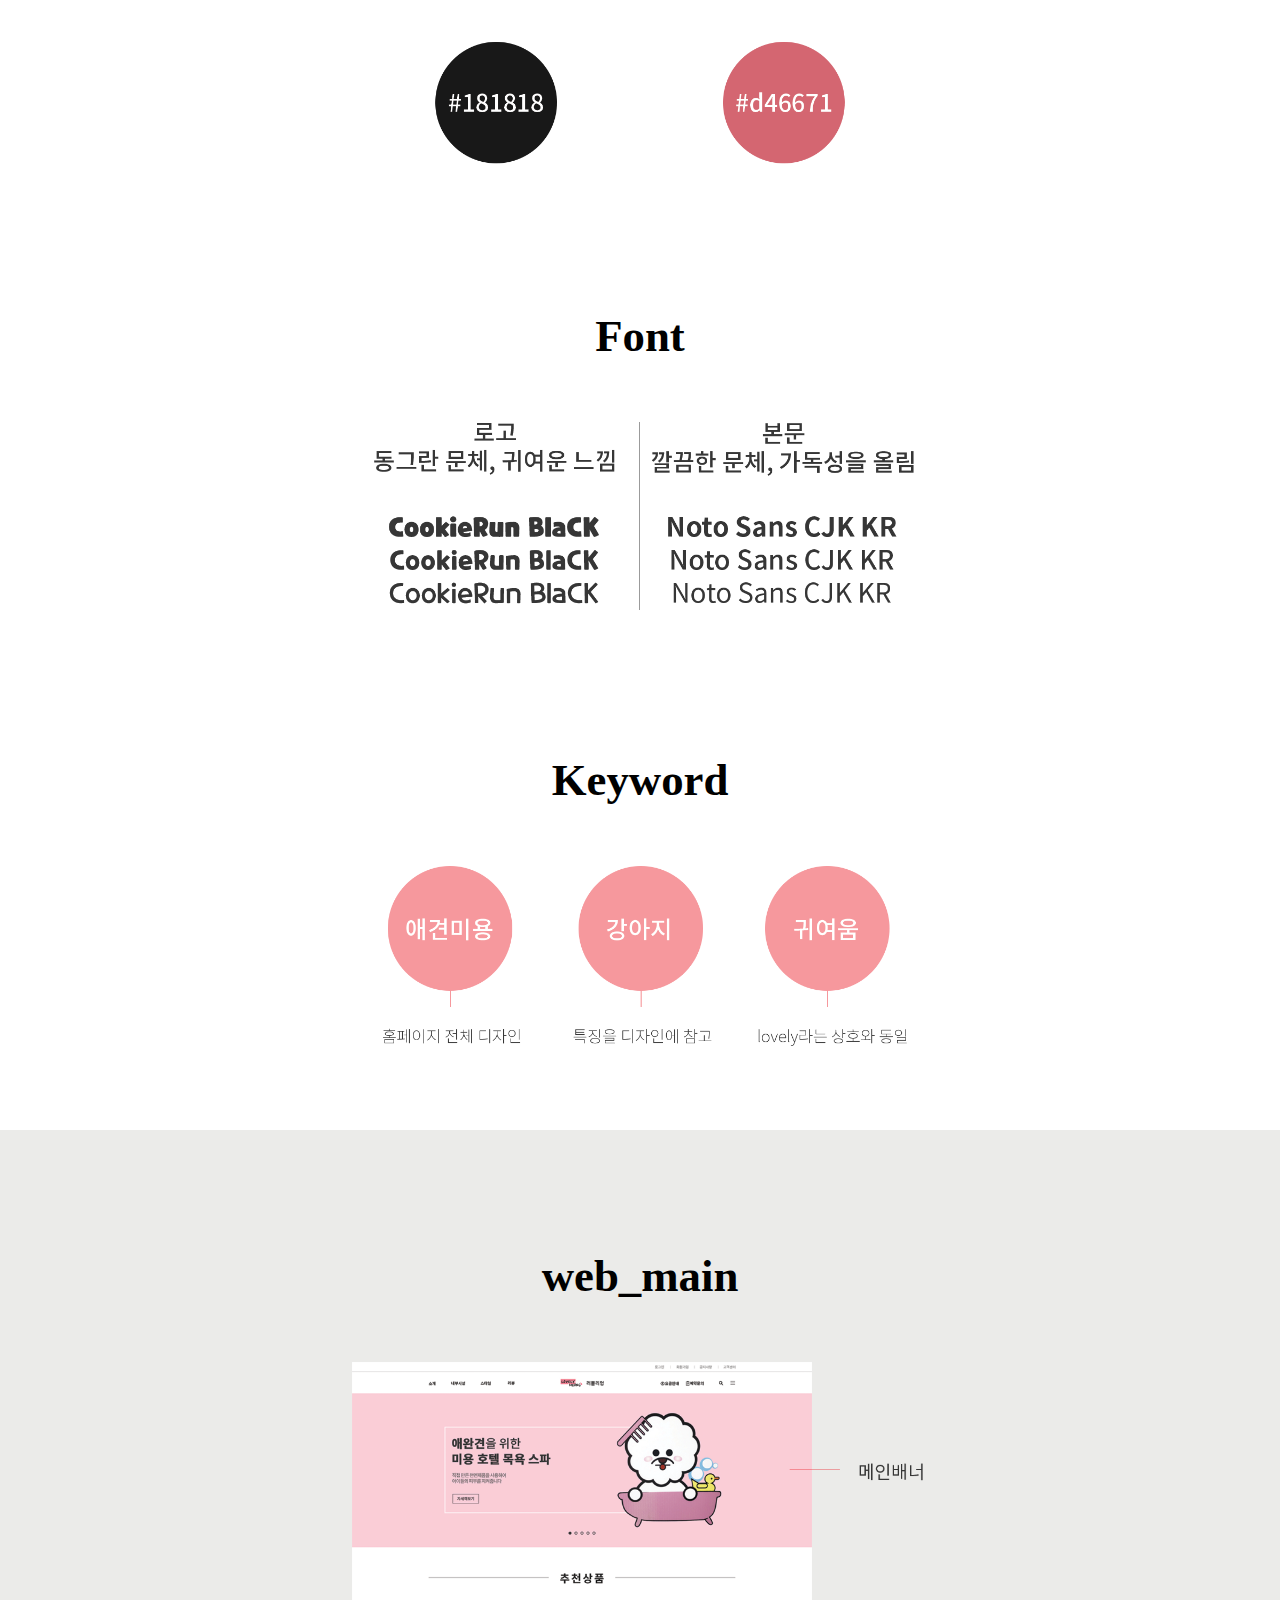
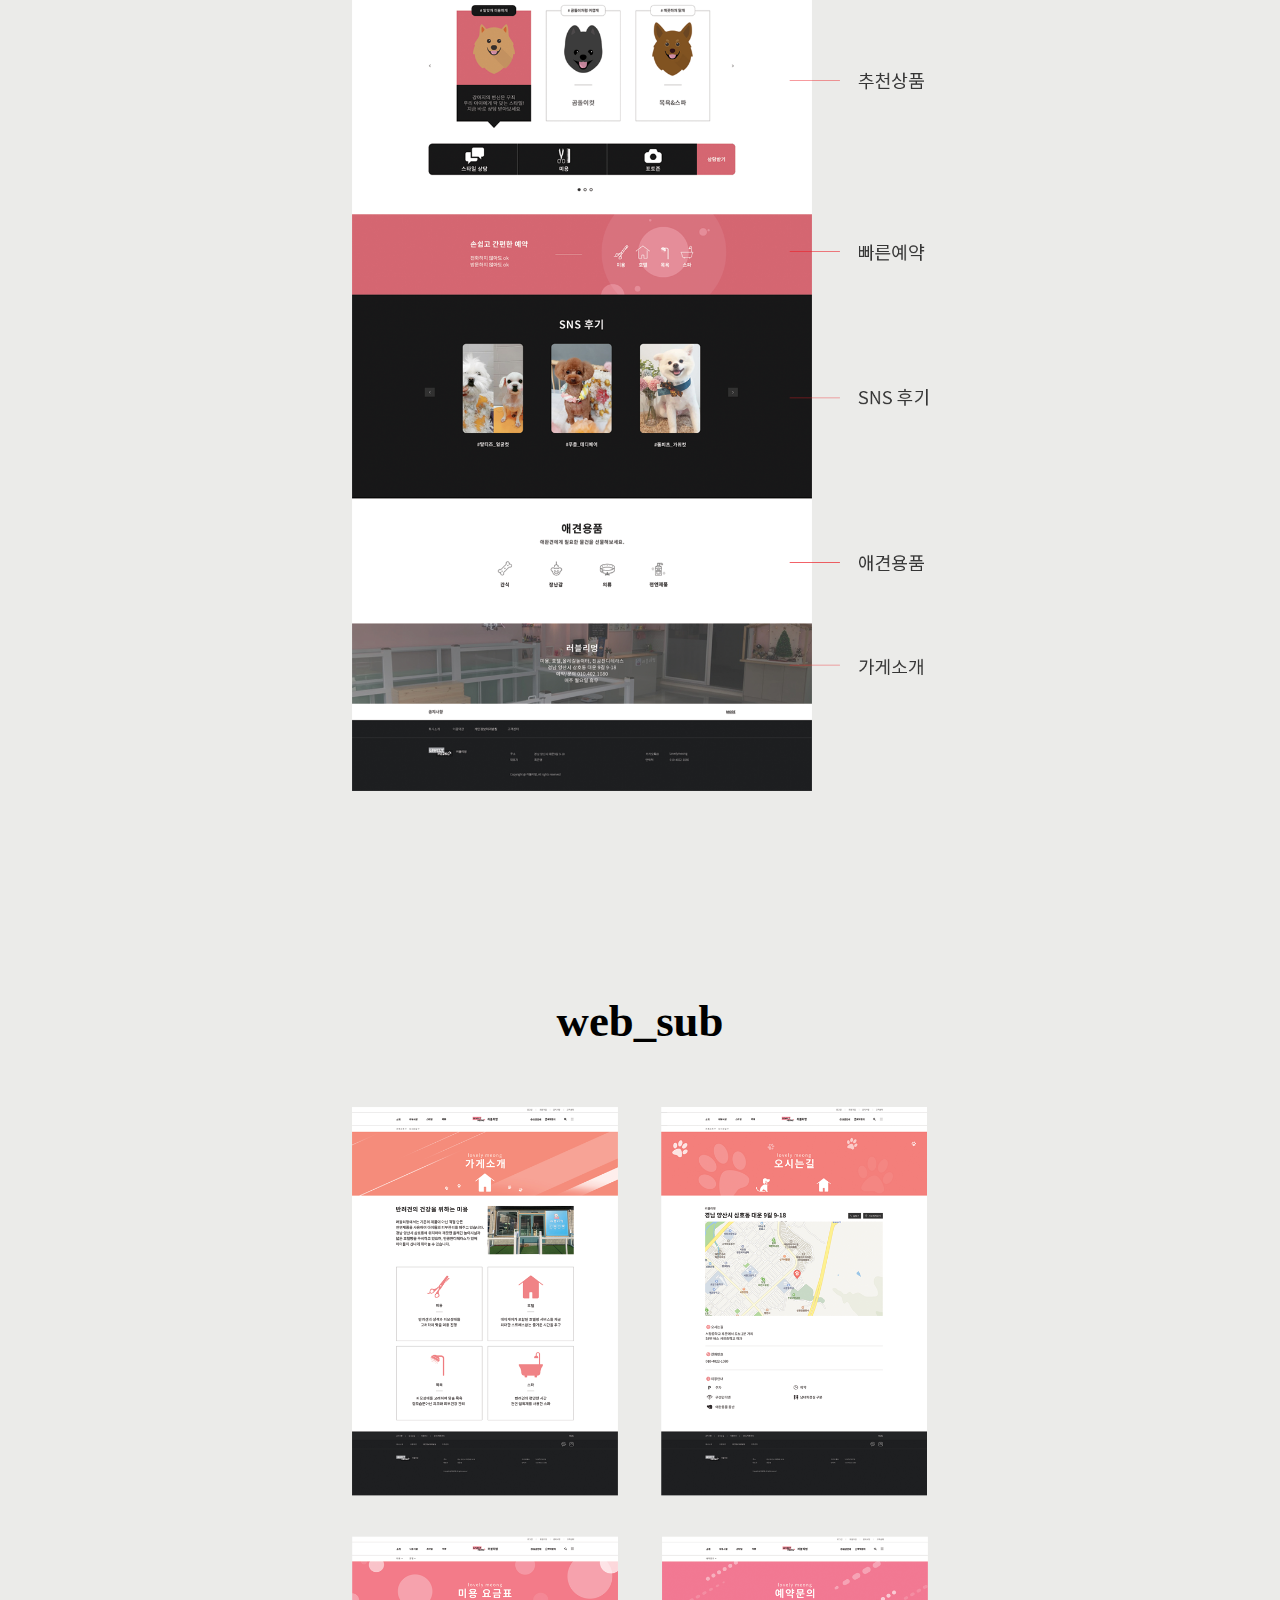
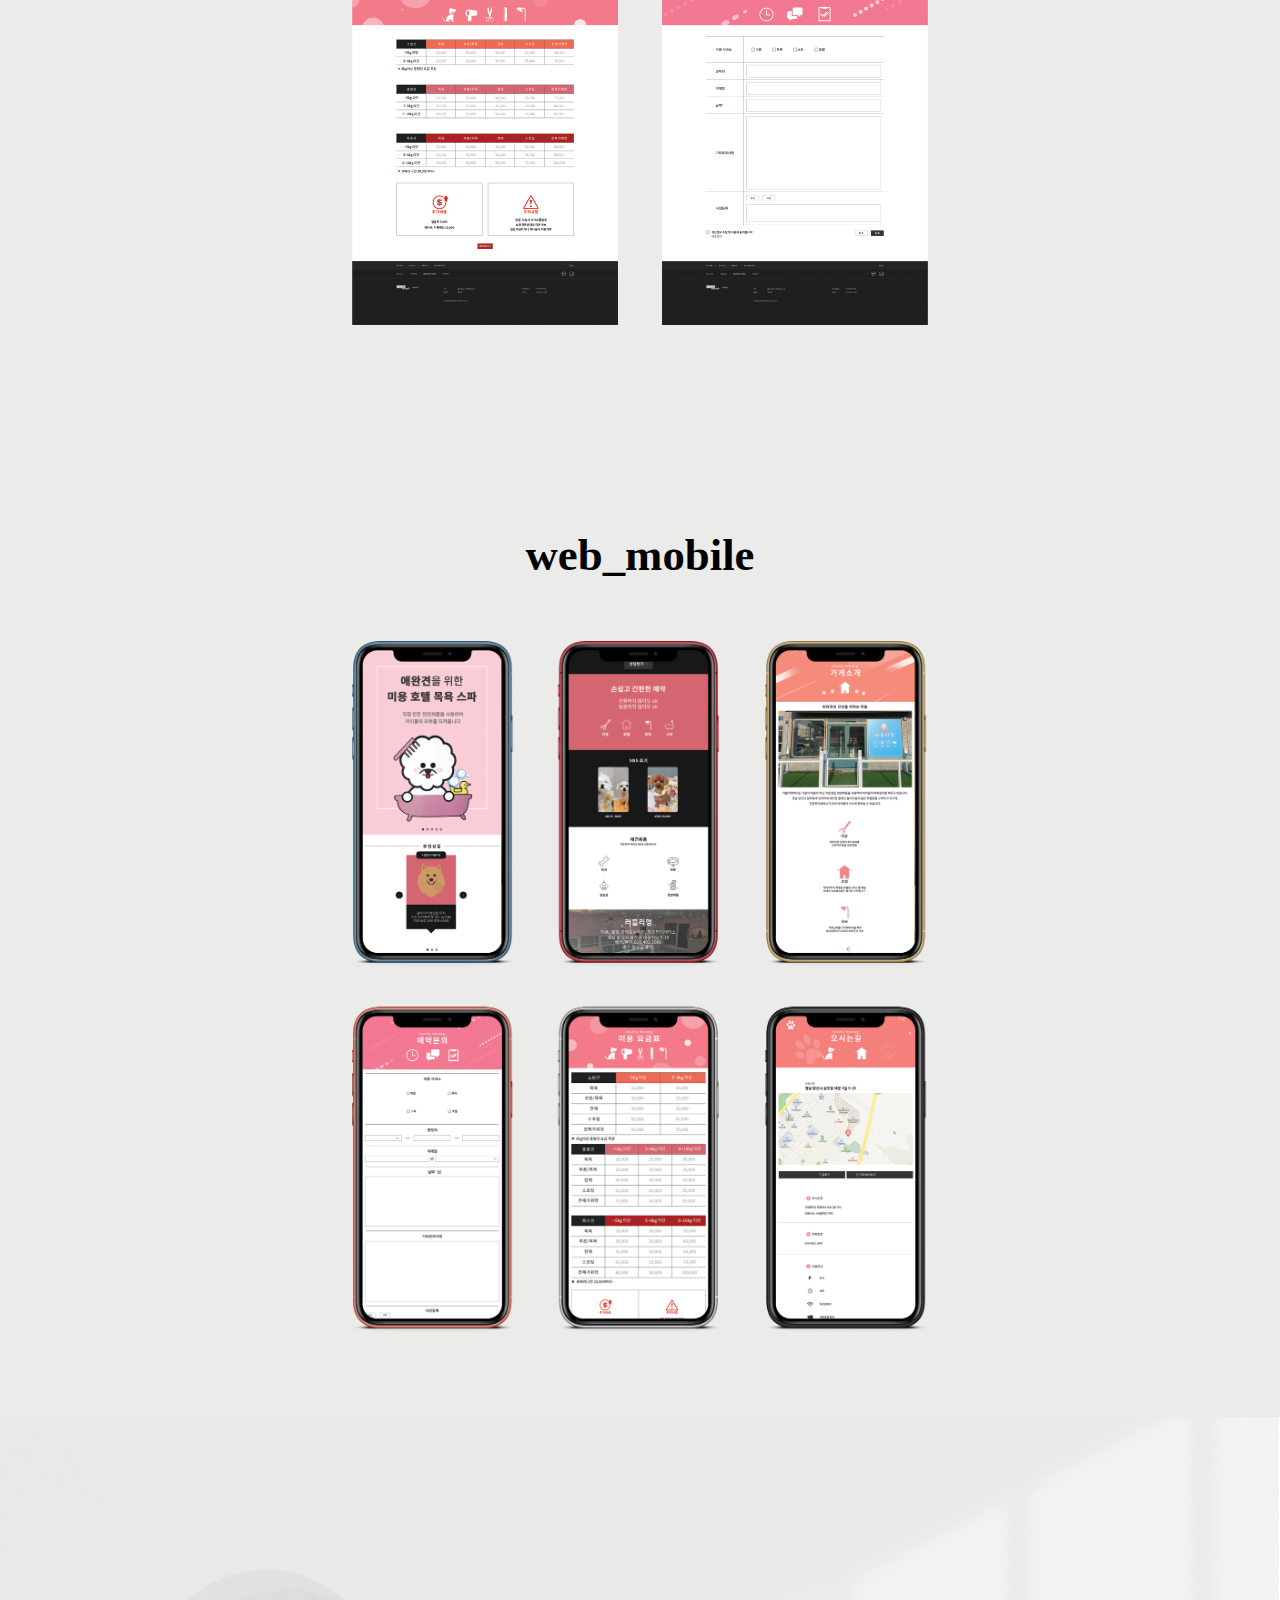
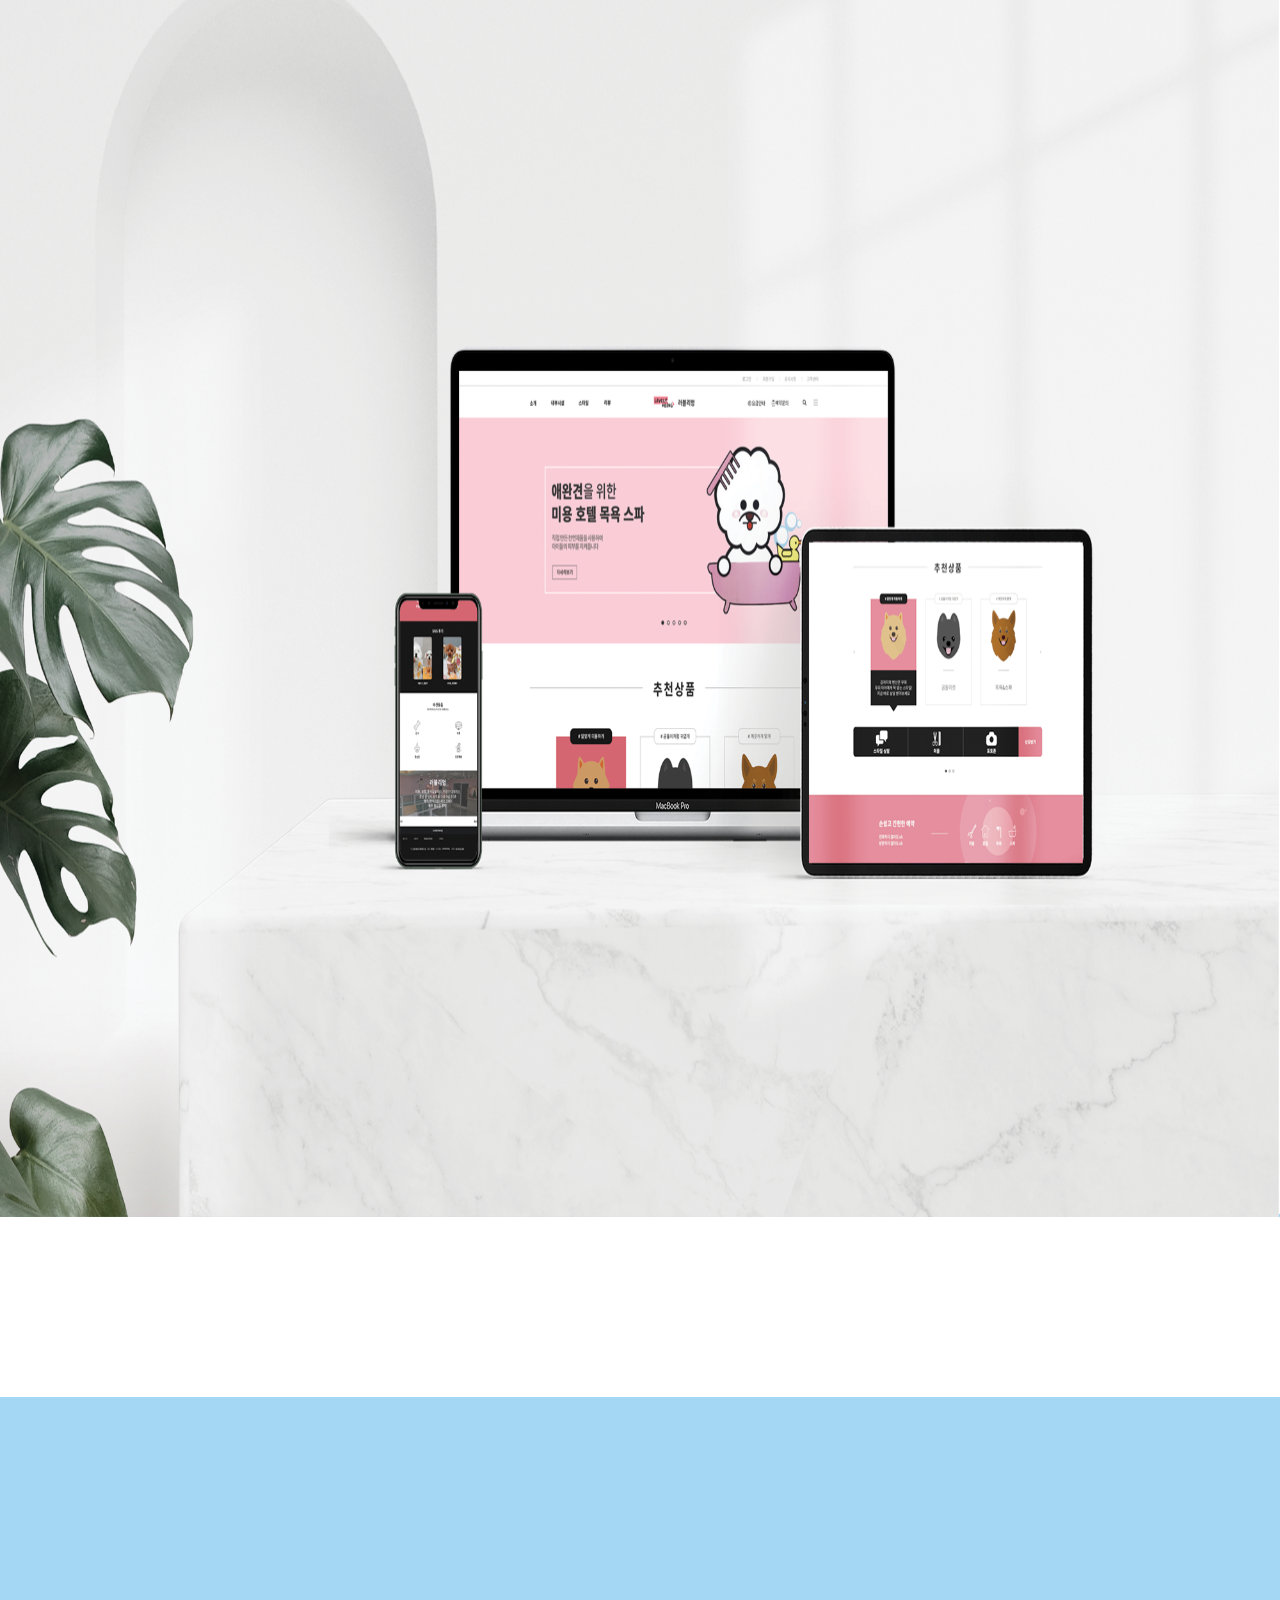
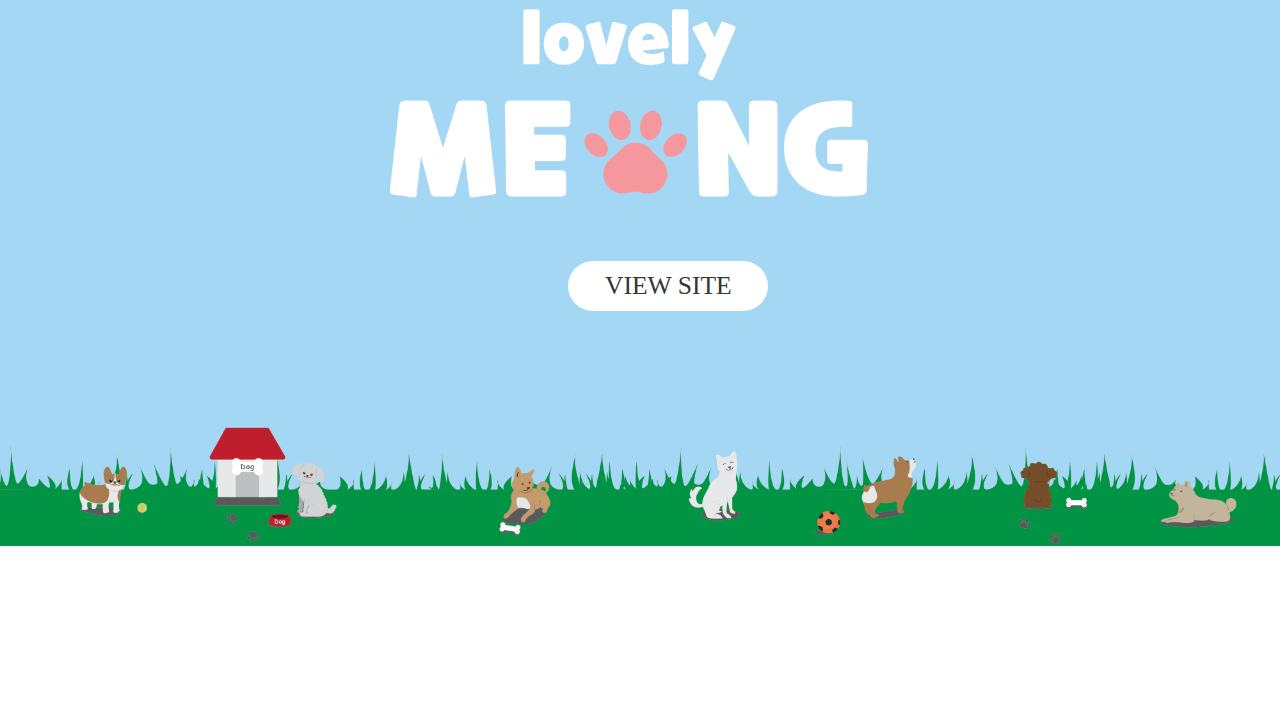
==== commit 7fe867de: "up" ====
--- a/sub1.html
+++ b/sub1.html
@@ -4,6 +4,7 @@
     <meta charset="UTF-8">
     <title>JeongRim_project1</title>
     <link href="css/sub_style.css" rel="stylesheet" type="text/css">
+    <link rel="shortcut icon" href="images/ico/lovely_favicon.ico" type="image/x-icon">
 </head>
 <body>
     <header>
--- a/css/sub_style.css
+++ b/css/sub_style.css
@@ -19,8 +19,8 @@
 .sub_pc>video{position: absolute; top: 150px; left: 92px; width: 908px}
 
 p{border: 1px solid #161616; border-radius: 50px;  font-size: 1.6rem; background: #fff; width: 200px; margin: 0 auto}
-p:hover{background-color: #d46671; border: 1px solid #d46671}
-p:hover a{color: #fff}
+p:hover{background-color: #d46671; border: 1px solid #d46671; transition: 1s}
+p:hover a{color: #fff; transition: 1s}
 
 a{display: block; text-decoration: none; color: #363636; padding: 10px 35px;}
 
@@ -33,12 +33,20 @@
 #sec1 img{width: 40%}
 #sec5{background-color: #ebebe9}
 #sec7{height: 1400px}
+#sec7 img{width: 100%; height: 100%}
 
+/*프2*/
 footer#fotter_p2{background-image: url(../images/subimg/z_sub_8.png); background-repeat: no-repeat; background-size: 100%; background-position: center; height: 1110px; position: relative}
 footer#fotter_p2>p.f_view{top: 55%}
-p.p2:hover{background-color: #363493; border: 1px solid #363493}
+p.p2:hover{background-color: #363493; border: 1px solid #363493; transition: 1s}
 body.p2 #sec3 img{width: 22%}
 body.p2 header{background-image: url(../images/subimg/sub_head.png); background-repeat: no-repeat; background-size: contain; background-color: #86cef2; height: 850px; background-position: center; margin-bottom: 33px}
+
+/*프3*/
+body.p3 p:hover{background-color: #f2622f; border: 1px solid #f2622f; transition: 1s}
+body.p3 header{background-image: url(../images/subimg/sub_head.png); background-repeat: no-repeat; background-size: contain; background-color: #f38920; height: 850px; background-position: center; margin-bottom: 33px}
+body.p3 footer{background-image: url(../images/subimg/y_sub_7.png); background-repeat: no-repeat; background-size: 100%; background-position: center; height: 1110px; position: relative}
+body.p3 footer>p.f_view{top: 47.5%}
 
 
 
@@ -55,8 +63,3 @@
 
 
 
-
-
-
-
-
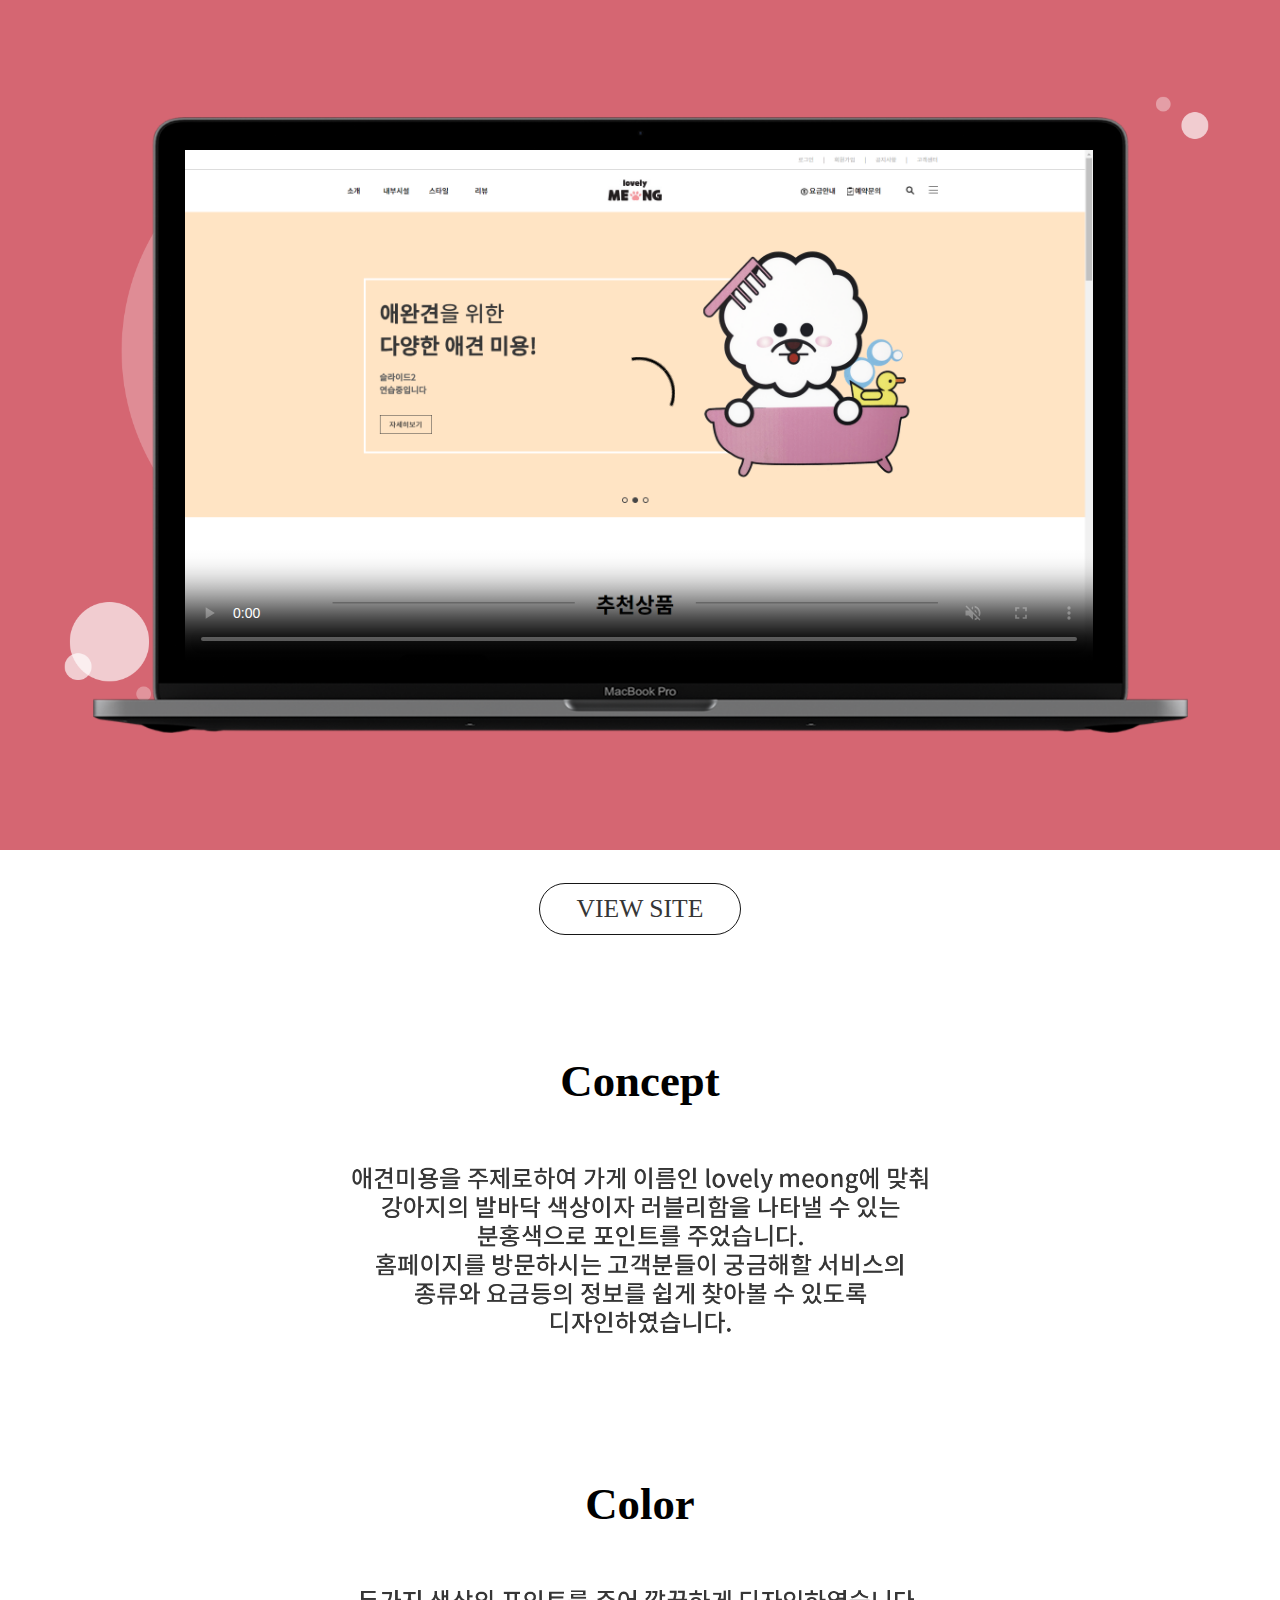
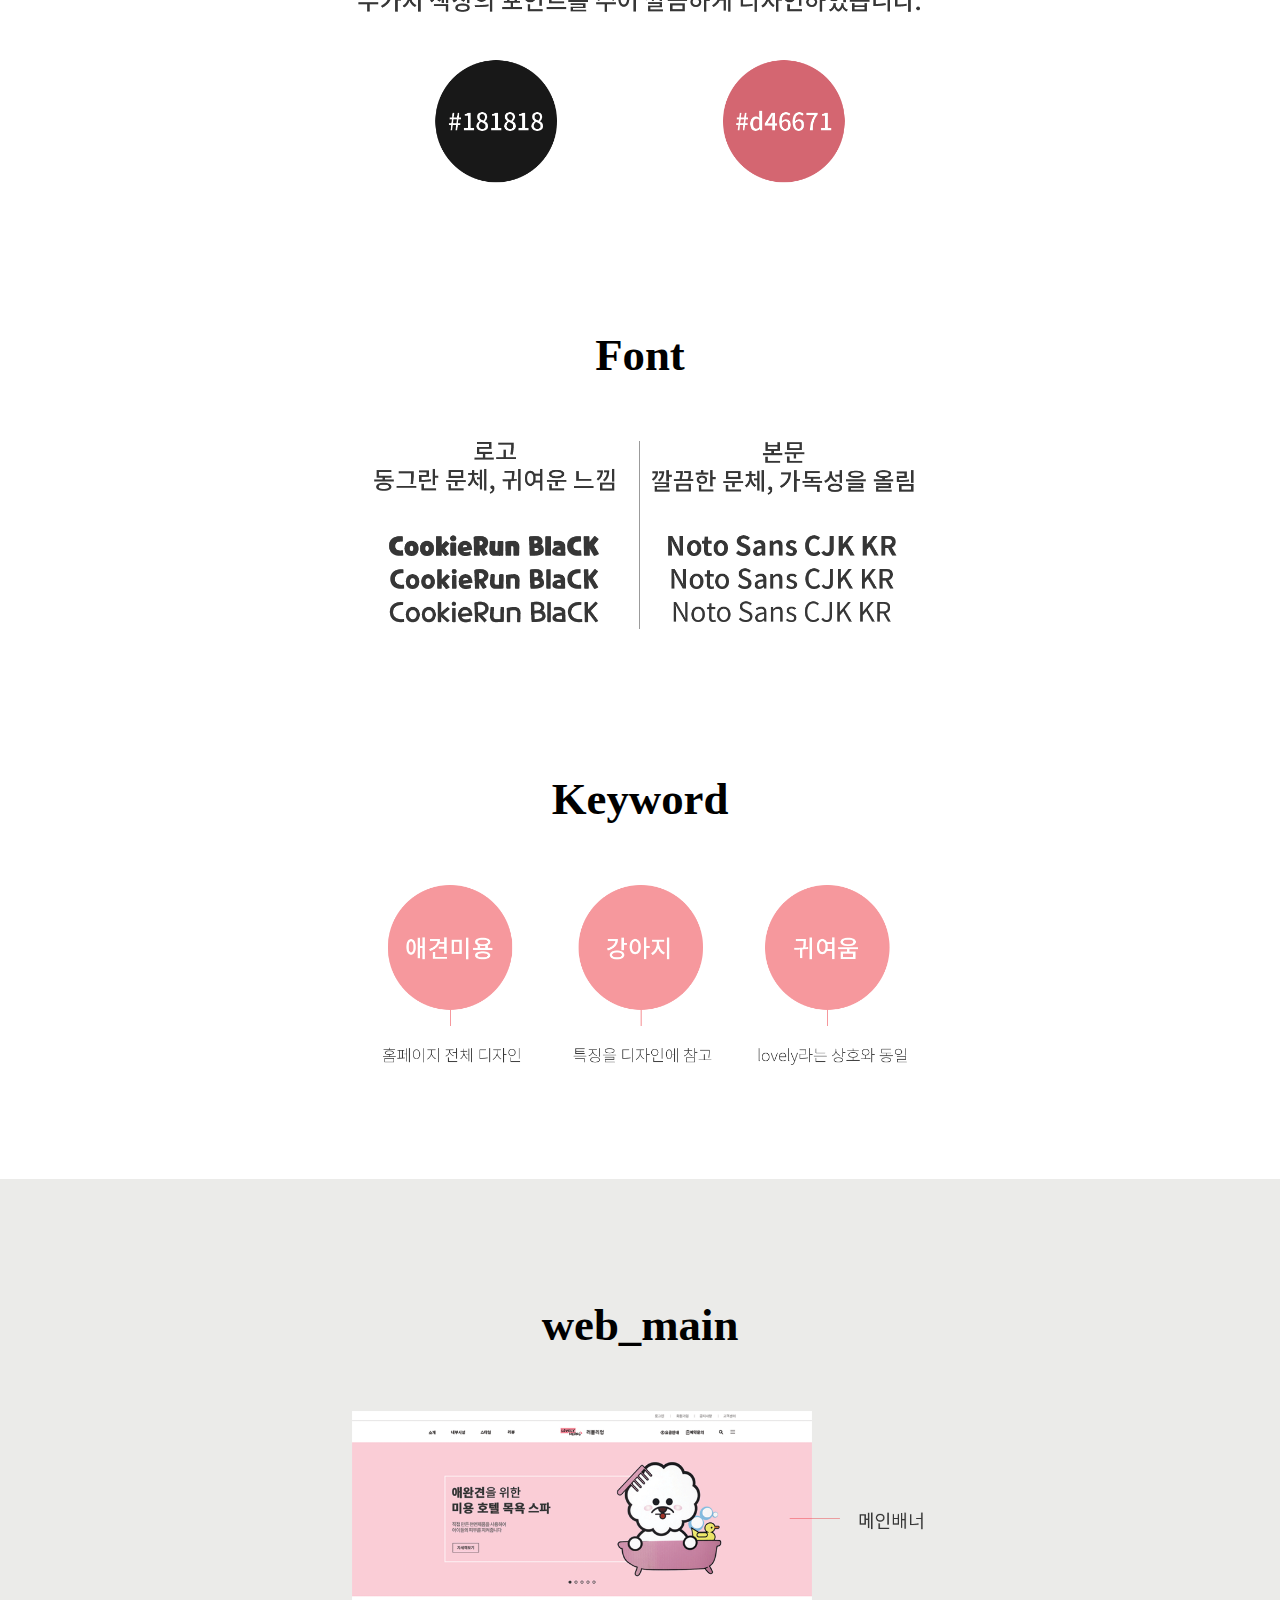
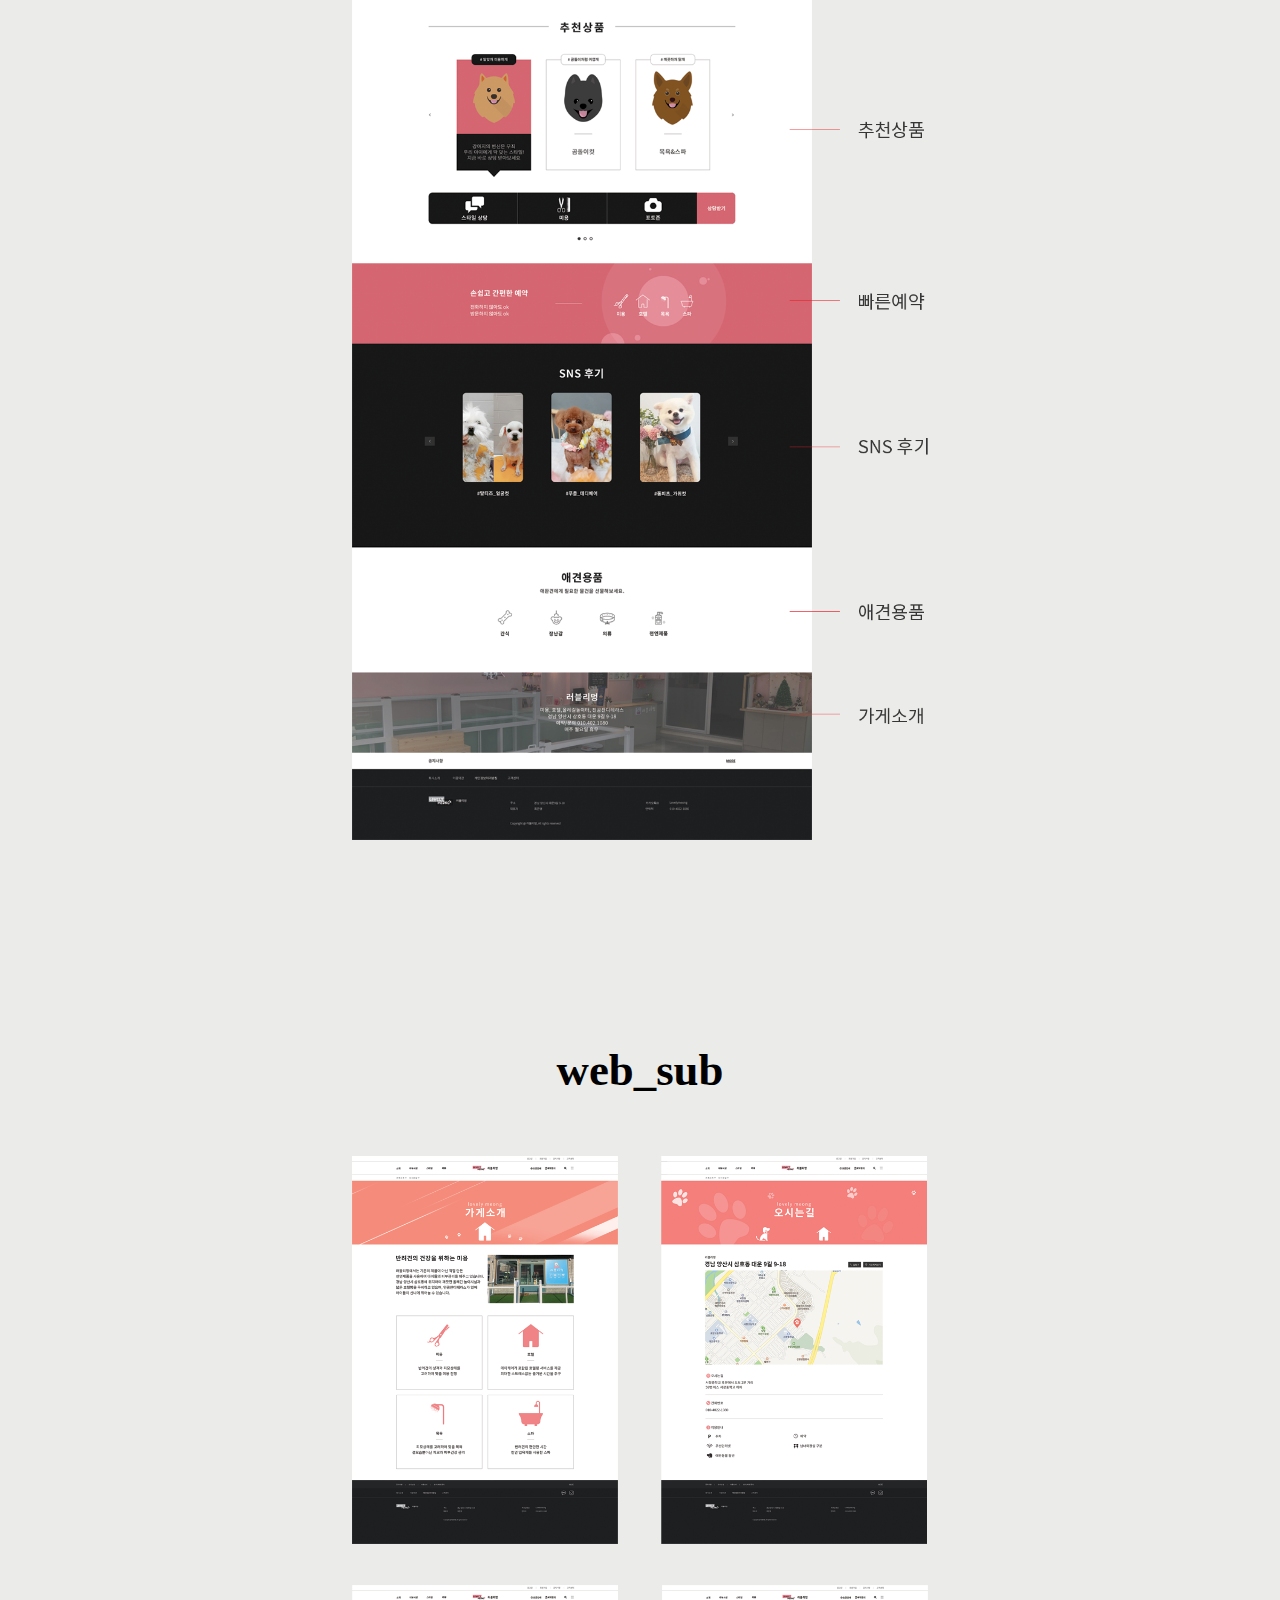
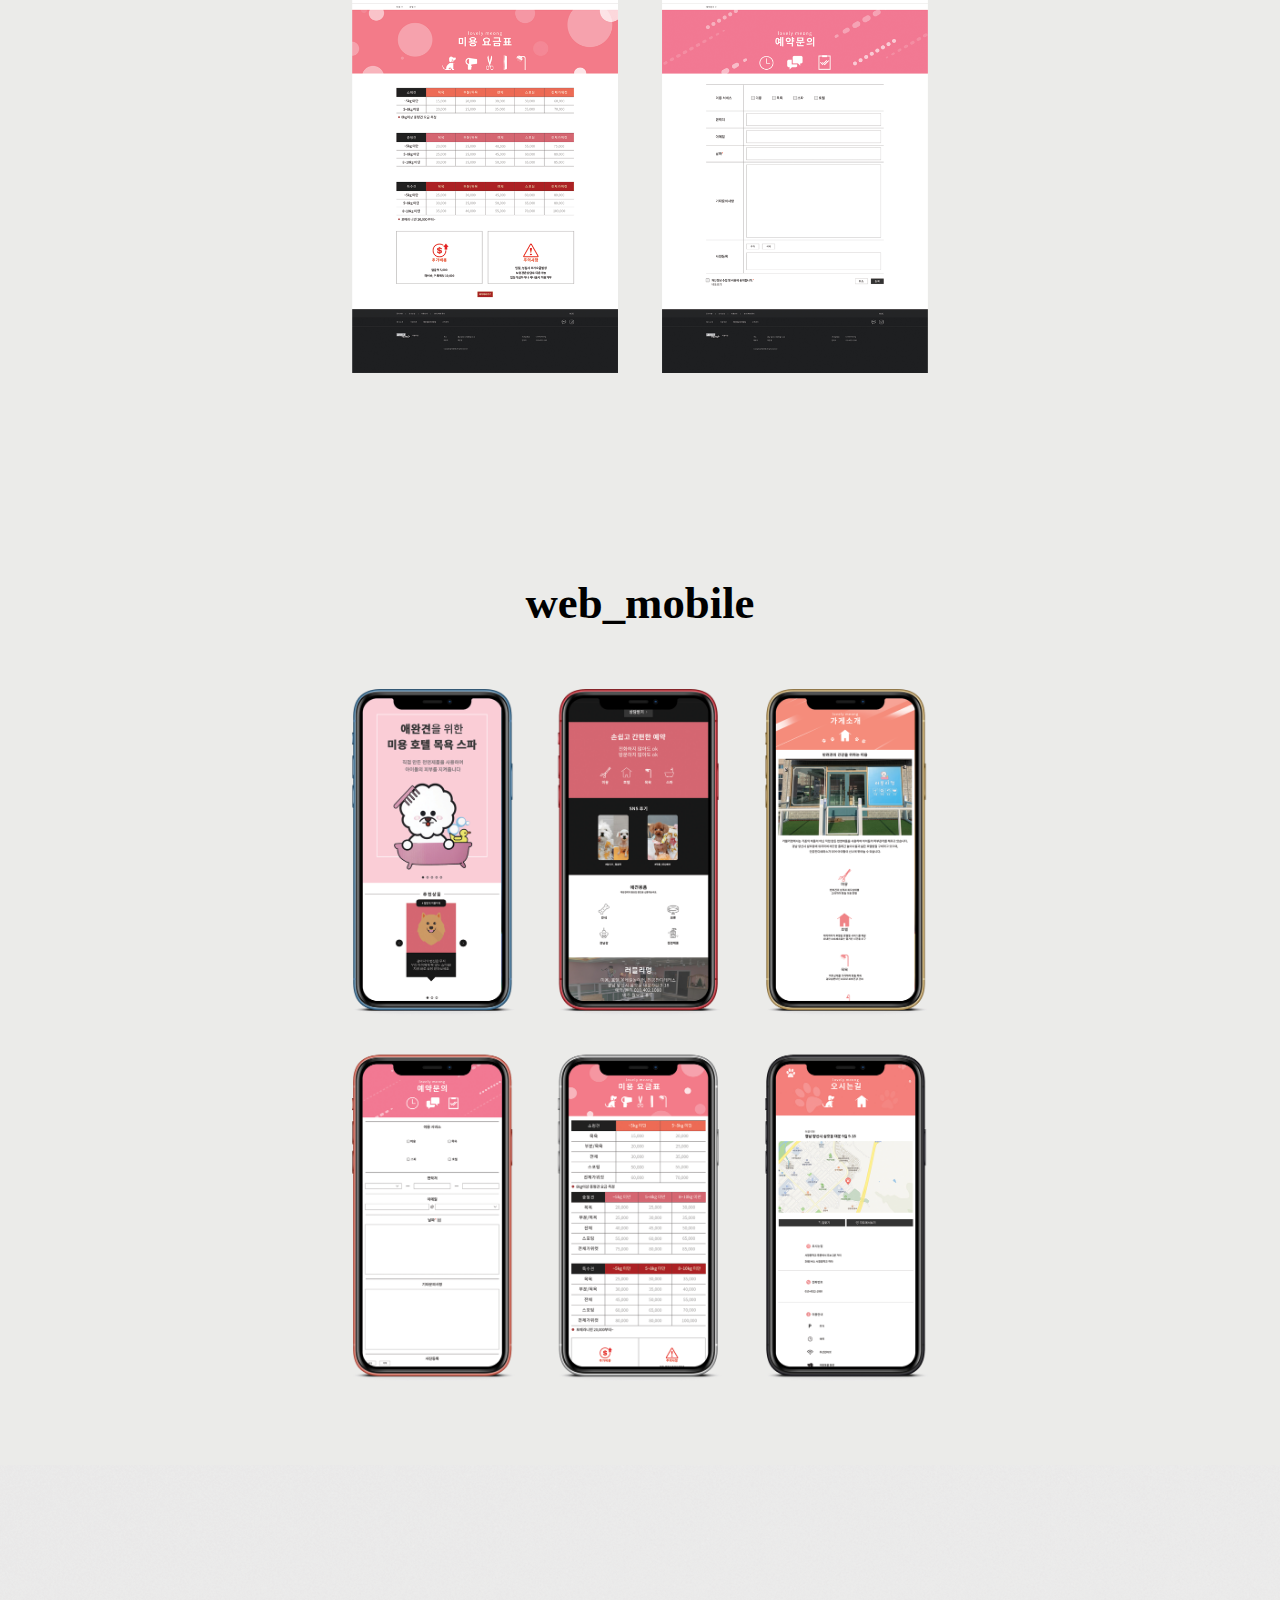
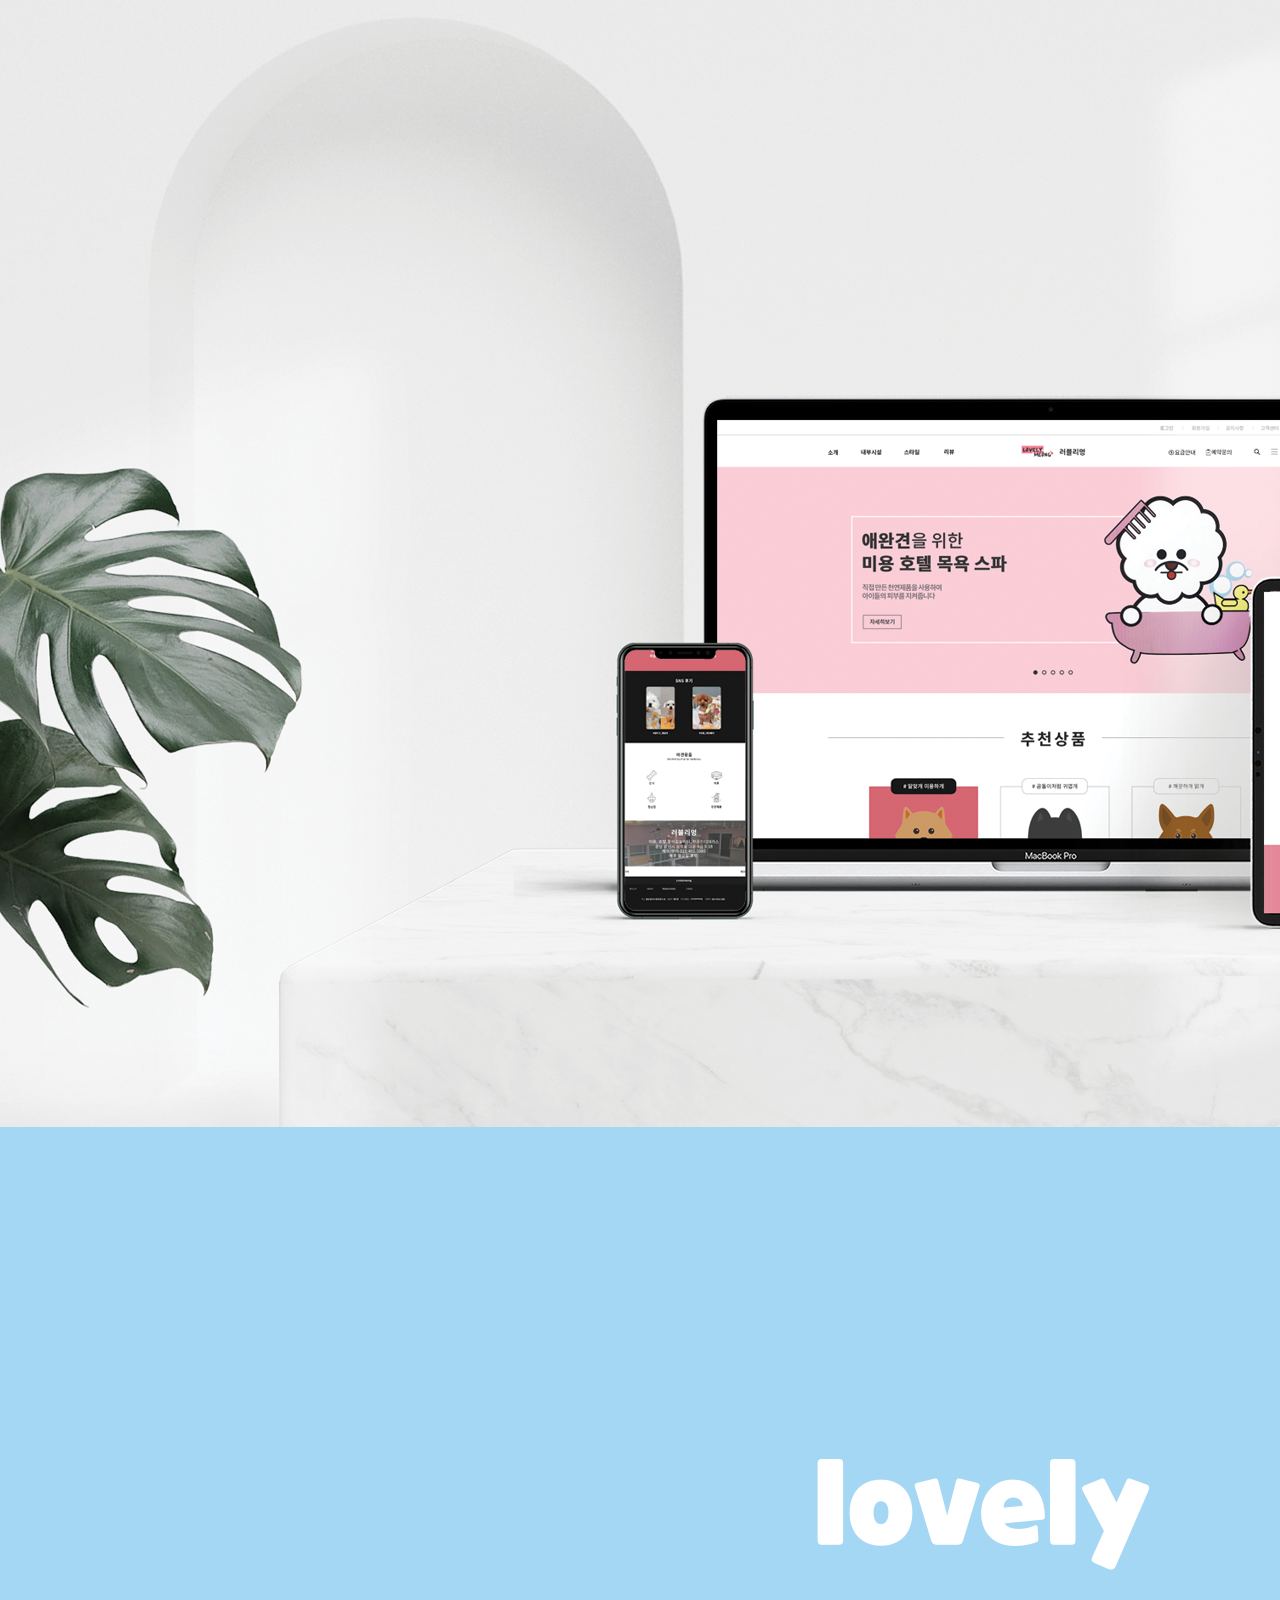
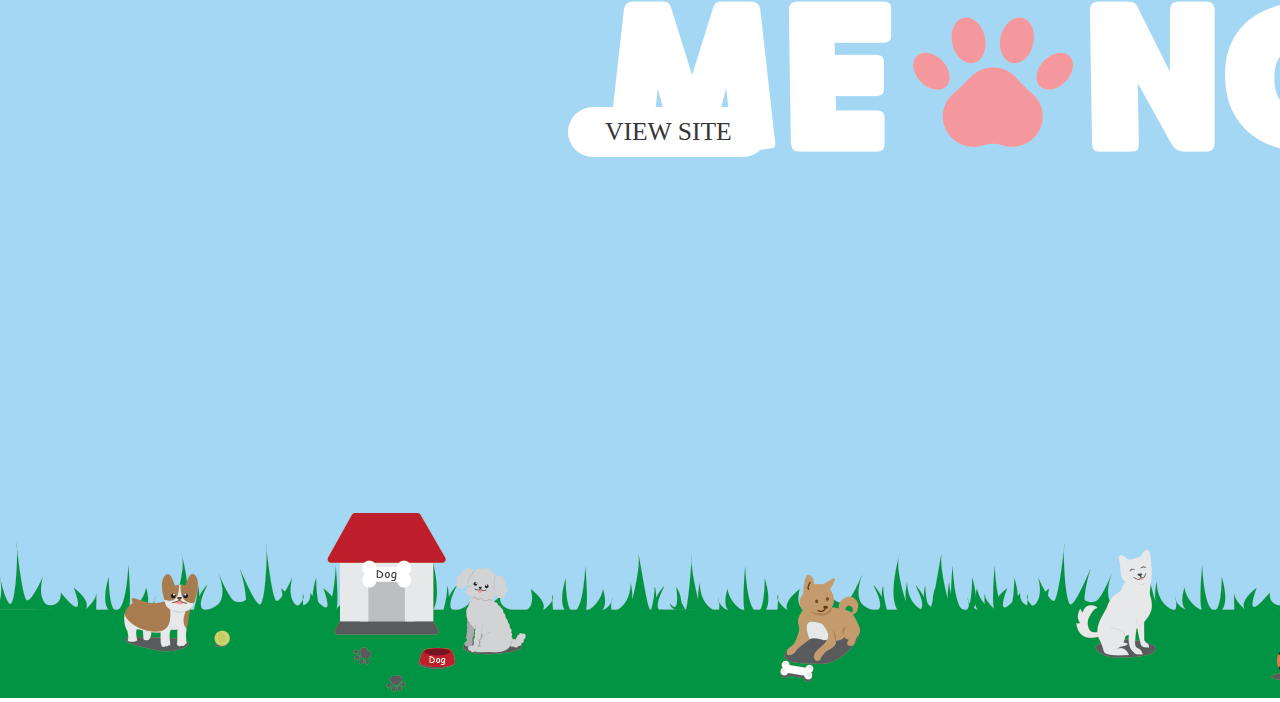
==== commit 8b5fdc49: "up" ====
--- a/sub1.html
+++ b/sub1.html
@@ -12,7 +12,7 @@
             <video src="images/subimg/lovely_meong.mp4" controls loop muted autoplay poster="images/subimg/sub_headimg.png">이 브라우저는 재생할 수 없습니다.</video>
         </div>
     </header>
-    <section class="inner">
+    <section class="">
         <p><a href="https://tkanfkeo7.github.io/project1/">VIEW SITE</a></p>
         <!--
         <h3>Concept</h3>
@@ -97,6 +97,7 @@
        <img src="images/subimg/sub_img.png" alt="이미지">
     </section>
     <footer>
+       <img src="images/subimg/sub_footer.png" alt="배경이미지">
         <p class="f_view"><a href="https://tkanfkeo7.github.io/project1/" >VIEW SITE</a></p>
     </footer>
 </body>
--- a/css/sub_style.css
+++ b/css/sub_style.css
@@ -26,27 +26,39 @@
 
 h2{font-size: 2.8rem; padding: 60px}
 
-footer{background-image: url(../images/subimg/sub_footer.png); background-repeat: no-repeat; background-size: 100%; background-position: center; height: 1110px; position: relative}
+footer{background-image: url(../images/subimg/sub_footer.png); background-repeat: no-repeat; background-size: 100%; background-position: center bottom; height: 1000px; position: relative}
 p.f_view{border:none; margin: 0px; position: absolute; top: 58%; left: 44.4%}
 .sec img{width: 45%; height: 100%; margin-bottom: 80px}
 #sec1 h2, #sec5 h2{padding-top: 120px}
-#sec1 img{width: 40%}
+#sec1 img{width: 45%}
+#sec4{margin-bottom: 30px}
 #sec5{background-color: #ebebe9}
-#sec7{height: 1400px}
-#sec7 img{width: 100%; height: 100%}
+/*#sec7{height: 1400px}*/
+#sec7{background-image: url(../images/subimg/sub_img.png); background-repeat: no-repeat; background-size: 100%; height: calc(100vh); padding-bottom: 362px}
 
 /*프2*/
-footer#fotter_p2{background-image: url(../images/subimg/z_sub_8.png); background-repeat: no-repeat; background-size: 100%; background-position: center; height: 1110px; position: relative}
+footer#fotter_p2{background-image: url(../images/subimg/z_sub_8.png); background-repeat: no-repeat; background-size: 100%; background-position: bottom; height: 1000px; position: relative}
 footer#fotter_p2>p.f_view{top: 55%}
 p.p2:hover{background-color: #363493; border: 1px solid #363493; transition: 1s}
 body.p2 #sec3 img{width: 22%}
 body.p2 header{background-image: url(../images/subimg/sub_head.png); background-repeat: no-repeat; background-size: contain; background-color: #86cef2; height: 850px; background-position: center; margin-bottom: 33px}
+.p2 #sec7{background-image: url(../images/subimg/z_sub_7.png); background-repeat: no-repeat; background-size: 100%; height: calc(100vh); padding-bottom: 362px}
+
 
 /*프3*/
 body.p3 p:hover{background-color: #f2622f; border: 1px solid #f2622f; transition: 1s}
 body.p3 header{background-image: url(../images/subimg/sub_head.png); background-repeat: no-repeat; background-size: contain; background-color: #f38920; height: 850px; background-position: center; margin-bottom: 33px}
-body.p3 footer{background-image: url(../images/subimg/y_sub_7.png); background-repeat: no-repeat; background-size: 100%; background-position: center; height: 1110px; position: relative}
+body.p3 footer{background-image: url(../images/subimg/y_sub_7.png); background-repeat: no-repeat; background-size: 100%; background-position: center; height: 1000px; position: relative}
 body.p3 footer>p.f_view{top: 47.5%}
+
+
+/*프4*/
+.p4 footer{background-image: url(../images/subimg/v_sub_8.png); background-repeat: no-repeat; background-size: 100%; background-position: center; height: calc(100vh); position: relative}
+.p4 footer>p.f_view{top: 55%;}
+.p4 footer>p.f_view:hover{background-color:rgba(0,0,0,0.5); border: none; transition: 1s}
+.p4 p:hover{background-color: #5E00CE; border: 1px solid #5e00ce; transition: 1s}
+body.p4 header{background-image: url(../images/subimg/sub_head.png); background-repeat: no-repeat; background-size: contain; background-color: #5E00CE; height: 850px; background-position: center; margin-bottom: 33px}
+.p4 #sec7{background-image: url(../images/subimg/v_sub_7.png); background-repeat: no-repeat; background-size: 100%; height: calc(100vh); padding-bottom: 362px}
 
 
 
@@ -60,6 +72,3 @@
 
 
 
-
-
-
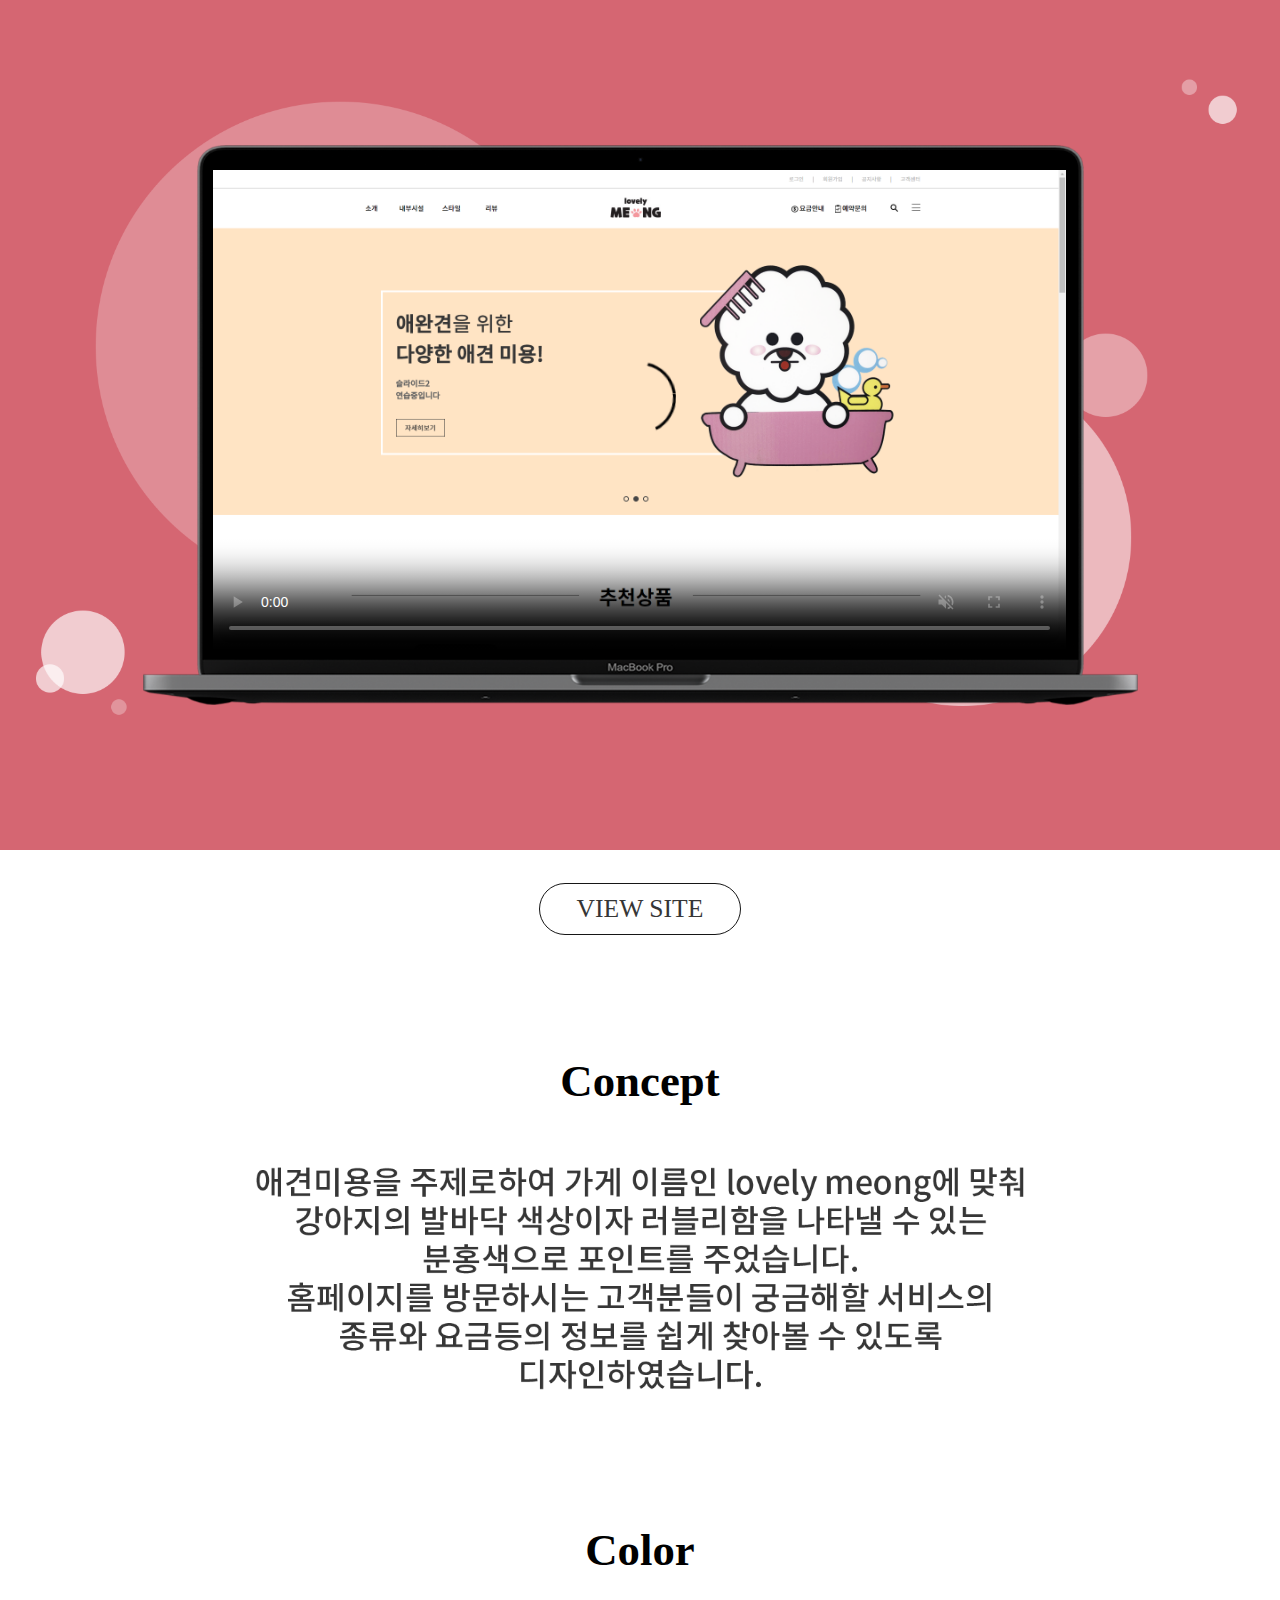
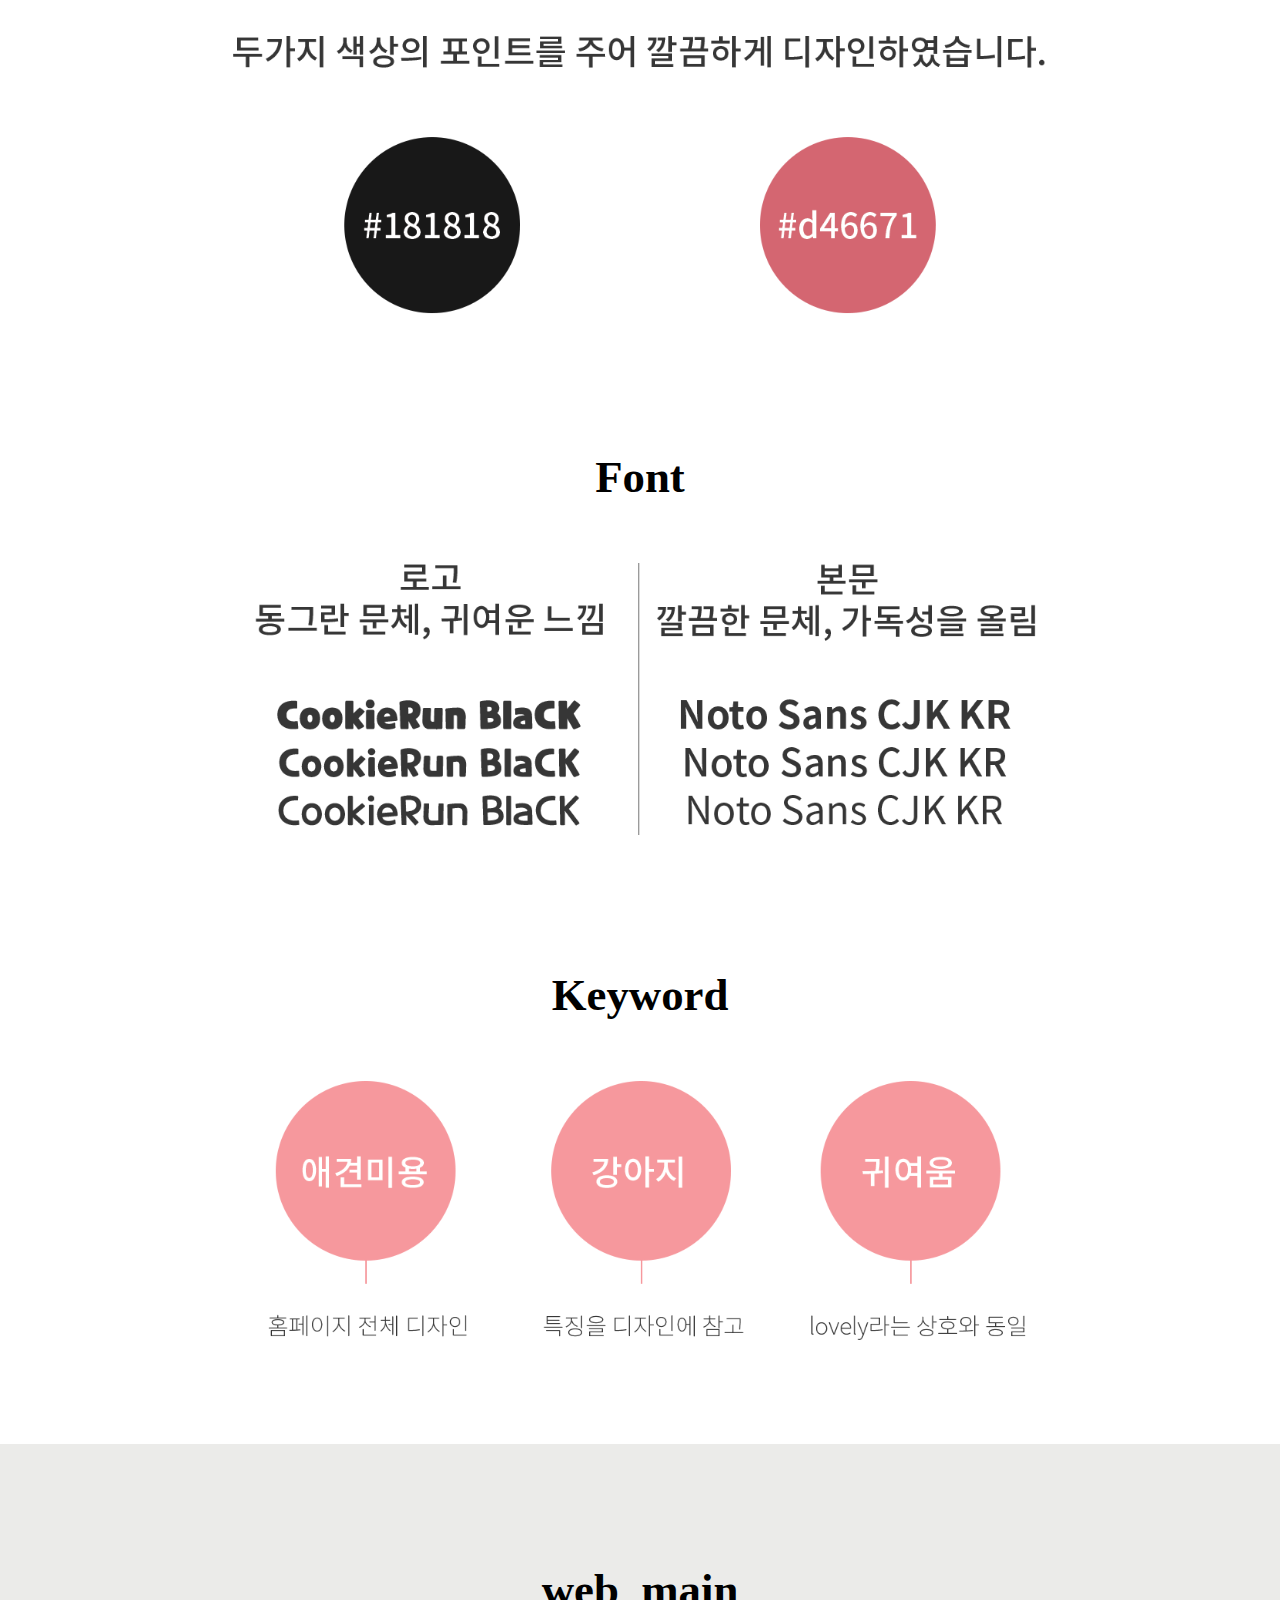
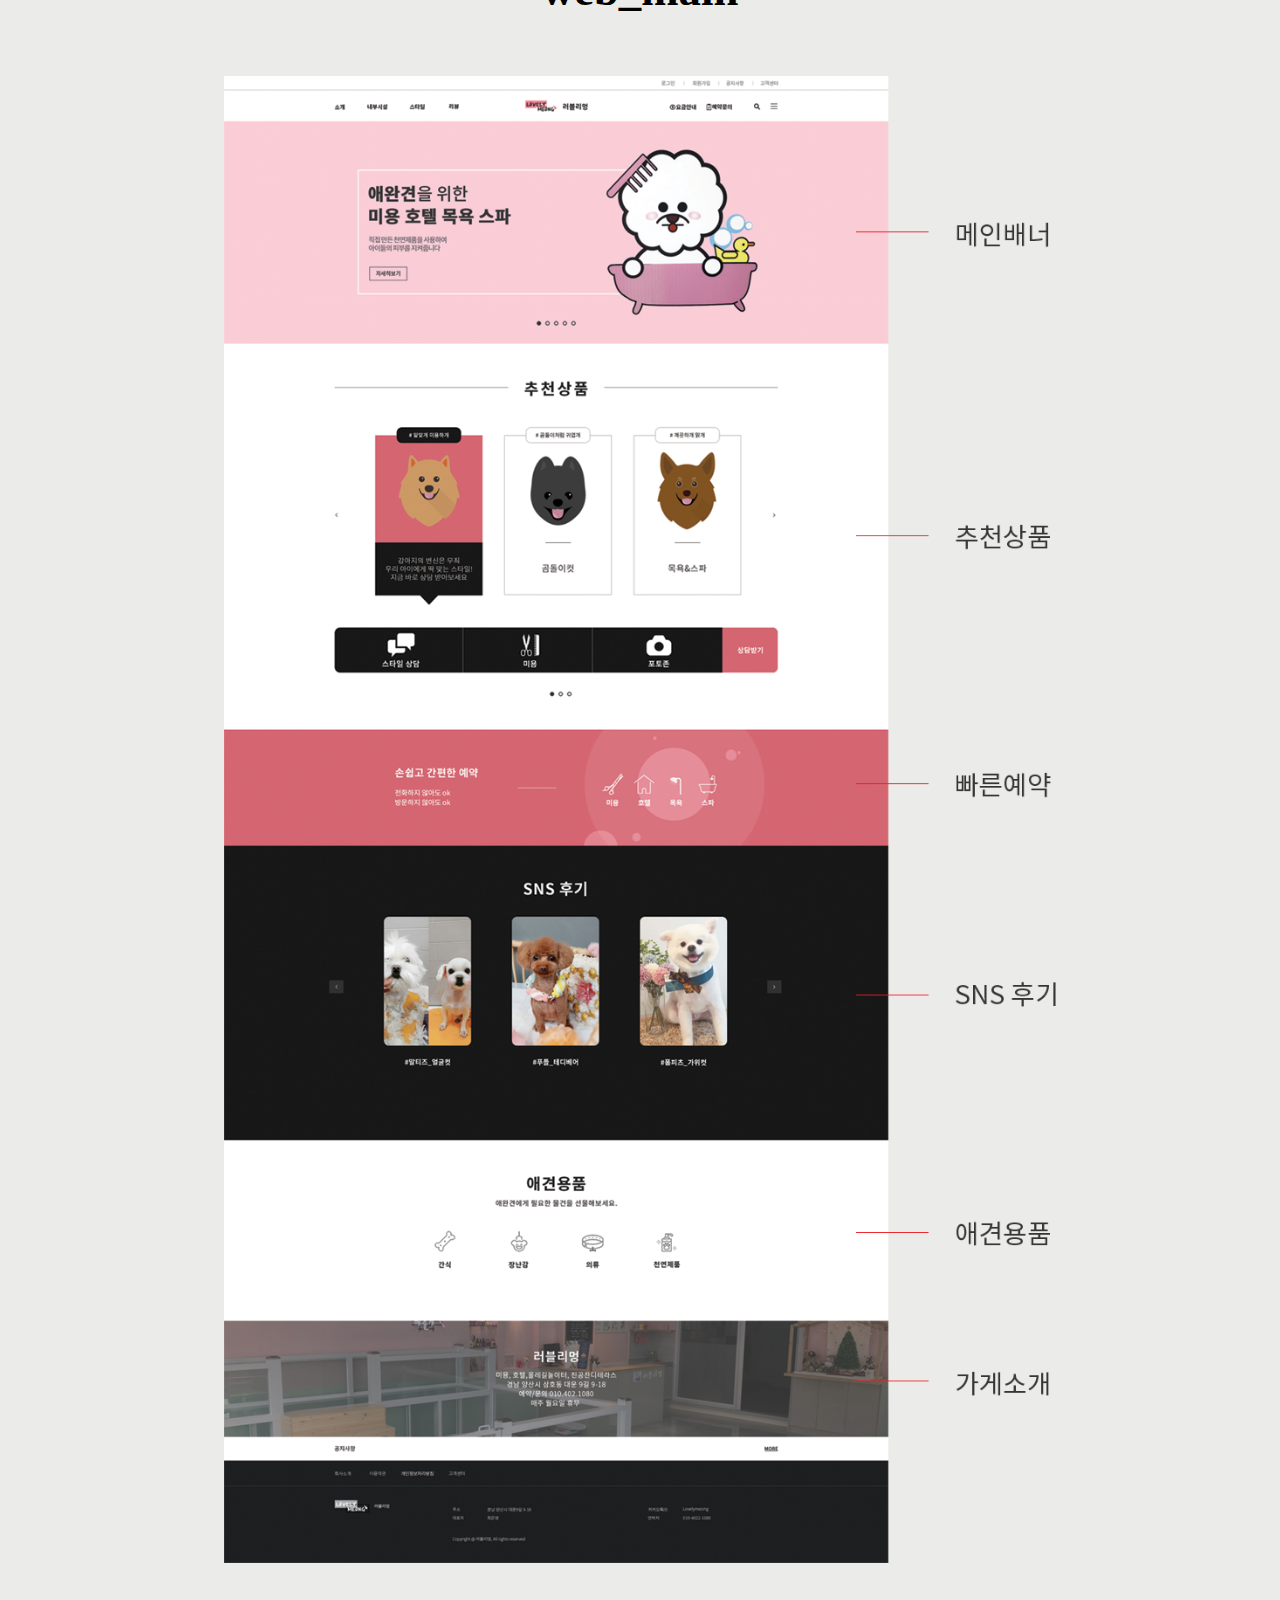
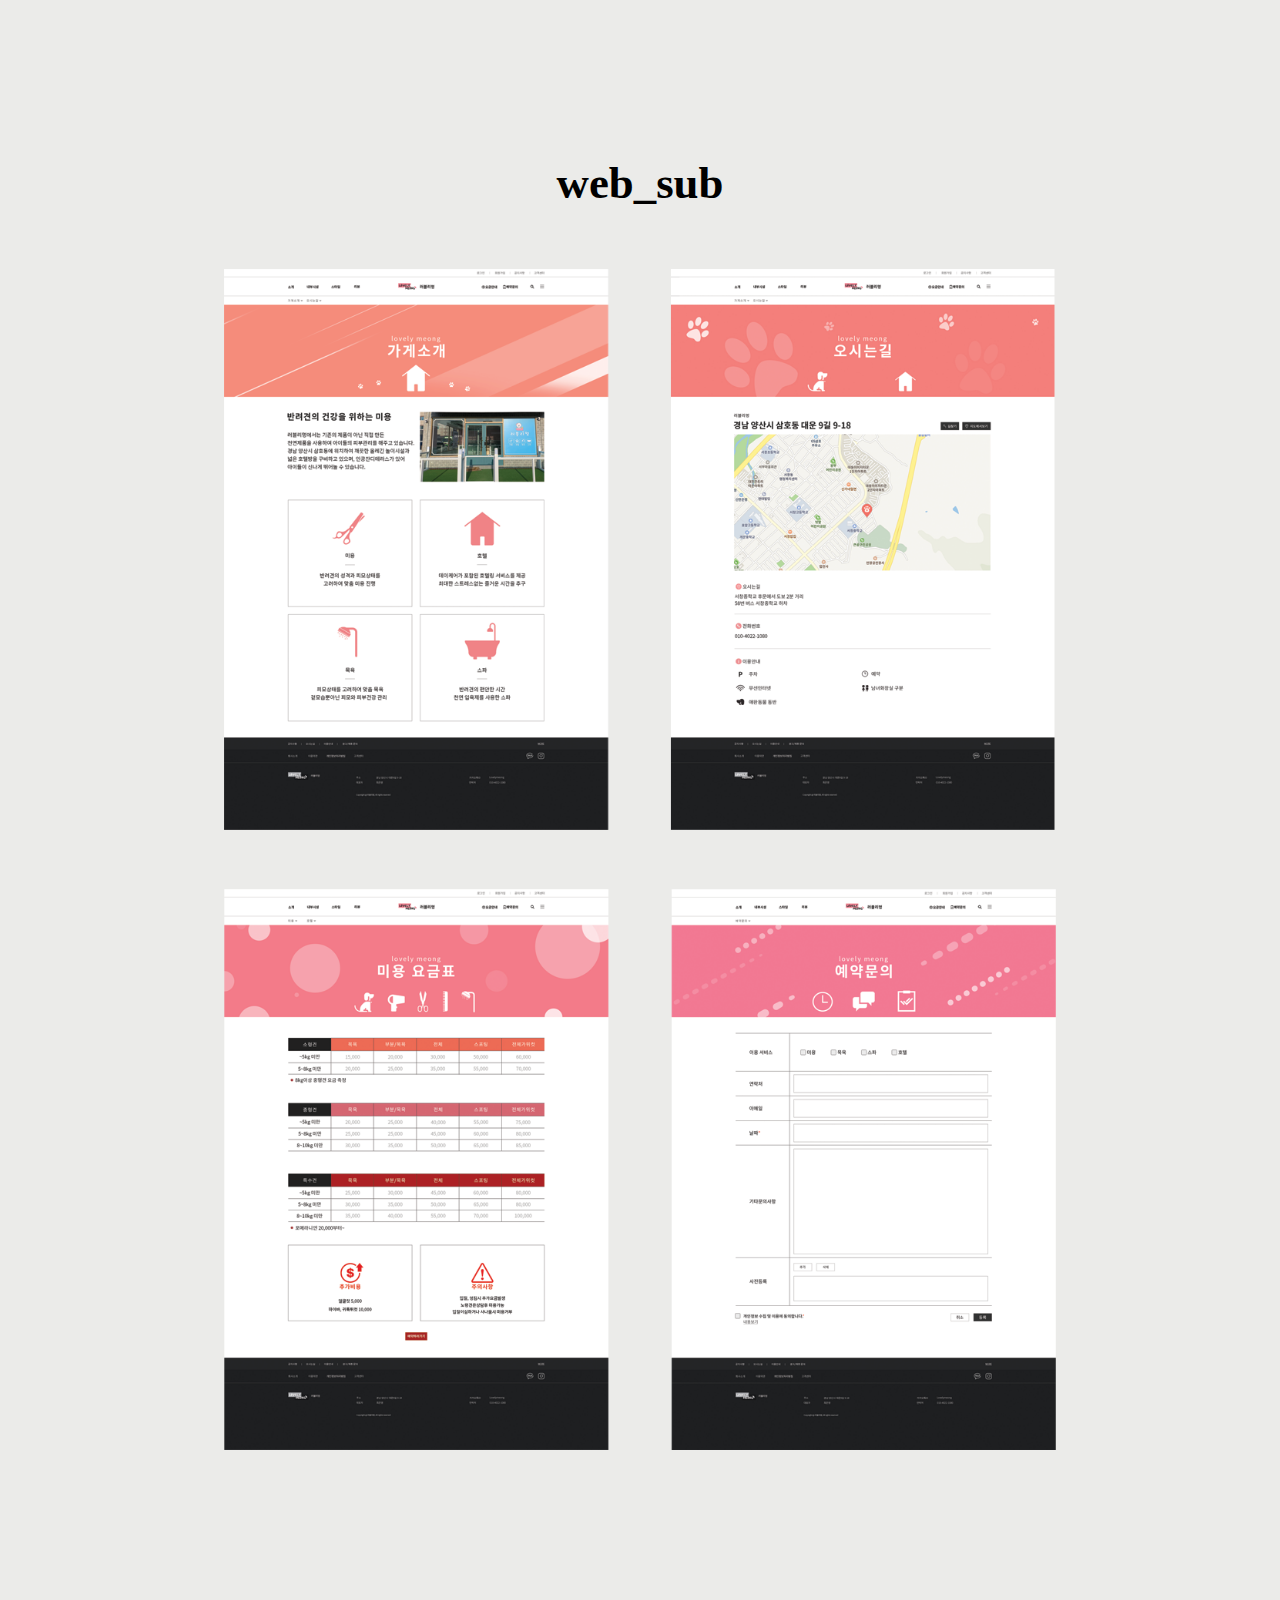
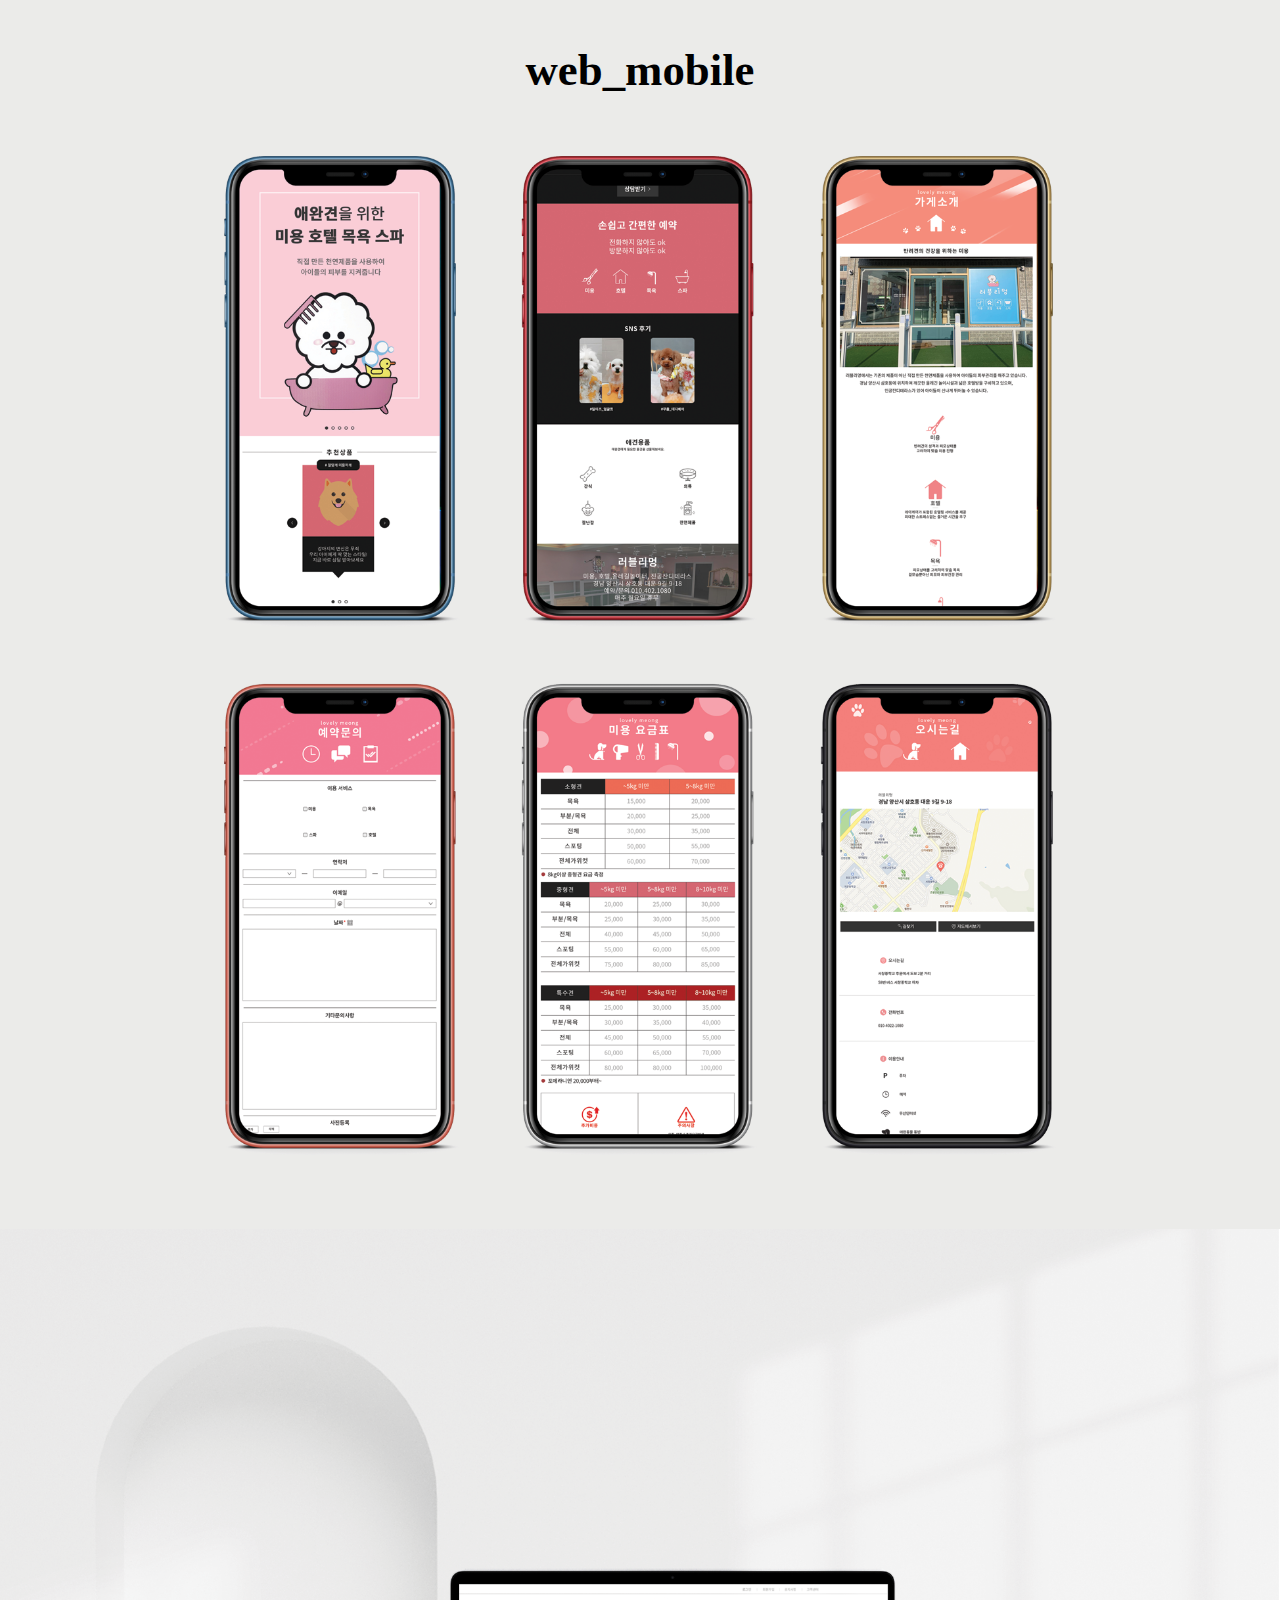
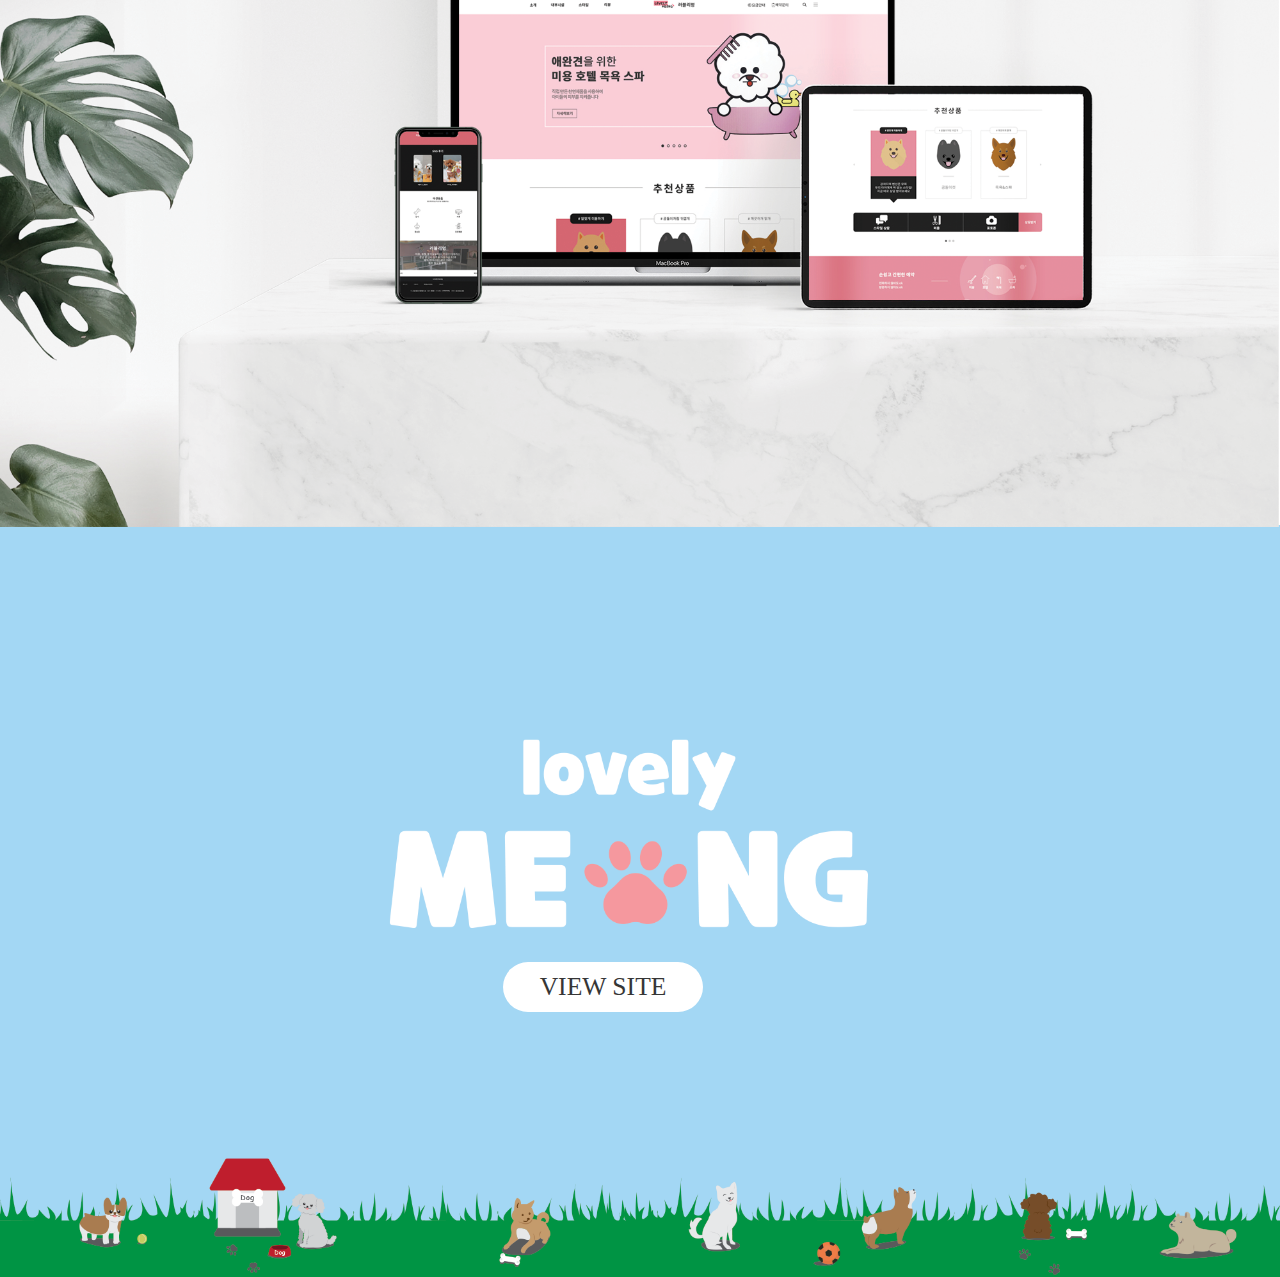
==== commit b235d61e: "up" ====
--- a/sub1.html
+++ b/sub1.html
@@ -6,7 +6,7 @@
     <link href="css/sub_style.css" rel="stylesheet" type="text/css">
     <link rel="shortcut icon" href="images/ico/lovely_favicon.ico" type="image/x-icon">
 </head>
-<body>
+<body class="p1">
     <header>
         <div class="sub_pc inner">
             <video src="images/subimg/lovely_meong.mp4" controls loop muted autoplay poster="images/subimg/sub_headimg.png">이 브라우저는 재생할 수 없습니다.</video>
--- a/css/sub_style.css
+++ b/css/sub_style.css
@@ -12,8 +12,6 @@
 ul{list-style: none}
 .inner{width: 1280px; margin: 0 auto}
 
-
-
 header{background-image: url(../images/subimg/sub_head.png); background-repeat: no-repeat; background-size: contain; background-color: #d56672; height: 850px; background-position: center; margin-bottom: 33px}
 .sub_pc{background-image:url(../images/subimg/sub_headpc2.png);background-repeat: no-repeat; height: 850px; background-position: center; position: relative; background-size: contain; width: 1095px }
 .sub_pc>video{position: absolute; top: 150px; left: 92px; width: 908px}
@@ -26,49 +24,98 @@
 
 h2{font-size: 2.8rem; padding: 60px}
 
-footer{background-image: url(../images/subimg/sub_footer.png); background-repeat: no-repeat; background-size: 100%; background-position: center bottom; height: 1000px; position: relative}
-p.f_view{border:none; margin: 0px; position: absolute; top: 58%; left: 44.4%}
 .sec img{width: 45%; height: 100%; margin-bottom: 80px}
 #sec1 h2, #sec5 h2{padding-top: 120px}
 #sec1 img{width: 45%}
 #sec4{margin-bottom: 30px}
 #sec5{background-color: #ebebe9}
-/*#sec7{height: 1400px}*/
-#sec7{background-image: url(../images/subimg/sub_img.png); background-repeat: no-repeat; background-size: 100%; height: calc(100vh); padding-bottom: 362px}
+
+#sec7 img{width: 100%; display: block}
+footer img{width: 100%; display: block; height: calc(100vh);}
+
+footer{position: relative;}
+p.f_view{border:none; margin: 0px; position: absolute; top: 58%; left: 44.4%}
+
 
 /*프2*/
-footer#fotter_p2{background-image: url(../images/subimg/z_sub_8.png); background-repeat: no-repeat; background-size: 100%; background-position: bottom; height: 1000px; position: relative}
-footer#fotter_p2>p.f_view{top: 55%}
+body.p2 header{background-color: #86cef2;}
+
 p.p2:hover{background-color: #363493; border: 1px solid #363493; transition: 1s}
-body.p2 #sec3 img{width: 22%}
-body.p2 header{background-image: url(../images/subimg/sub_head.png); background-repeat: no-repeat; background-size: contain; background-color: #86cef2; height: 850px; background-position: center; margin-bottom: 33px}
-.p2 #sec7{background-image: url(../images/subimg/z_sub_7.png); background-repeat: no-repeat; background-size: 100%; height: calc(100vh); padding-bottom: 362px}
+
+body.p2 #sec3 img{width: 30%}
 
 
 /*프3*/
+body.p3 header{background-color: #f38920;}
+
 body.p3 p:hover{background-color: #f2622f; border: 1px solid #f2622f; transition: 1s}
-body.p3 header{background-image: url(../images/subimg/sub_head.png); background-repeat: no-repeat; background-size: contain; background-color: #f38920; height: 850px; background-position: center; margin-bottom: 33px}
-body.p3 footer{background-image: url(../images/subimg/y_sub_7.png); background-repeat: no-repeat; background-size: 100%; background-position: center; height: 1000px; position: relative}
-body.p3 footer>p.f_view{top: 47.5%}
 
 
 /*프4*/
-.p4 footer{background-image: url(../images/subimg/v_sub_8.png); background-repeat: no-repeat; background-size: 100%; background-position: center; height: calc(100vh); position: relative}
-.p4 footer>p.f_view{top: 55%;}
-.p4 footer>p.f_view:hover{background-color:rgba(0,0,0,0.5); border: none; transition: 1s}
-.p4 p:hover{background-color: #5E00CE; border: 1px solid #5e00ce; transition: 1s}
-body.p4 header{background-image: url(../images/subimg/sub_head.png); background-repeat: no-repeat; background-size: contain; background-color: #5E00CE; height: 850px; background-position: center; margin-bottom: 33px}
-.p4 #sec7{background-image: url(../images/subimg/v_sub_7.png); background-repeat: no-repeat; background-size: 100%; height: calc(100vh); padding-bottom: 362px}
+body.p4 header{background-color: #5E00CE;}
+
+body.p4 p:hover{background-color: #5E00CE; border: 1px solid #5e00ce; transition: 1s}
+
+body.p4 footer>p.f_view:hover{background-color:rgba(0,0,0,0.5); border: none; transition: 1s}
+body.p4 footer>p.f_view{top: 50%; left: 45%}
 
 
 
+@media only screen and (max-width: 1580px) {
+    
+header{background-size: 105%; height: 850px;}     
+     
+.sub_pc{height: 850px; background-size: contain; width: 995px }
+.sub_pc>video{top: 170px; left: 70px; width: 853px}
+
+.sec img{width: 65%; height: 100%; margin-bottom: 70px}
+#sec1 h2, #sec5 h2{padding-top: 120px}
+#sec1 img{width: 60%} 
+     
+footer img{height: 100%;}
+p.f_view{border:none; margin: 0px; position: absolute; top: 58%; left: 39.3%}   
+     
+body.p4 footer>p.f_view{top: 50%; left:42.5%}
+}
+
+@media only screen and (max-width: 1200px) {
+header{background-size: 105%; height: 820px;}     
+     
+.sub_pc{height: 820px; background-size: contain; width: 795px }
+.sub_pc>video{top: 215px; left: 66px; width: 663px}    body.p4 footer>p.f_view{top: 50%; left:41%}
+}
+
+@media only screen and (max-width: 900px) {    
+.sub_pc{height: 820px; background-size: contain; width: 695px }
+.sub_pc>video{top: 235px; left: 56px; width: 583px} 
+footer>p.f_view{top: 60%; left:41%}    
+body.p4 footer>p.f_view{top: 50%; left:41%}
+ 
+p{font-size: 1em; width: 150px;}   
+}
+
+@media only screen and (max-width: 769px) {
+    
+header{background-size: 100%; height: 550px;}     
+     
+.sub_pc{height: 550px; width: 595px }
+.sub_pc>video{top: 125px; left: 46px; width: 503px}
+    
+footer>p.f_view{top: 60%; left:39%}     
+body.p4 footer>p.f_view{top: 50%; left:40%}
+}
+
+@media only screen and (max-width: 645px) {   
+     
+.sub_pc{height: 550px; width: 495px }
+.sub_pc>video{top: 150px; left: 37px; width: 420px}
+     
+body.p4 footer>p.f_view{top: 50%; left:40%}
+p{font-size: 0.8em; width: 130px;}
+    
+.sec img{width: 75%;}
+#sec1 img{width: 70%} 
+}
 
 
 
-
-
-
-
-
-
-
